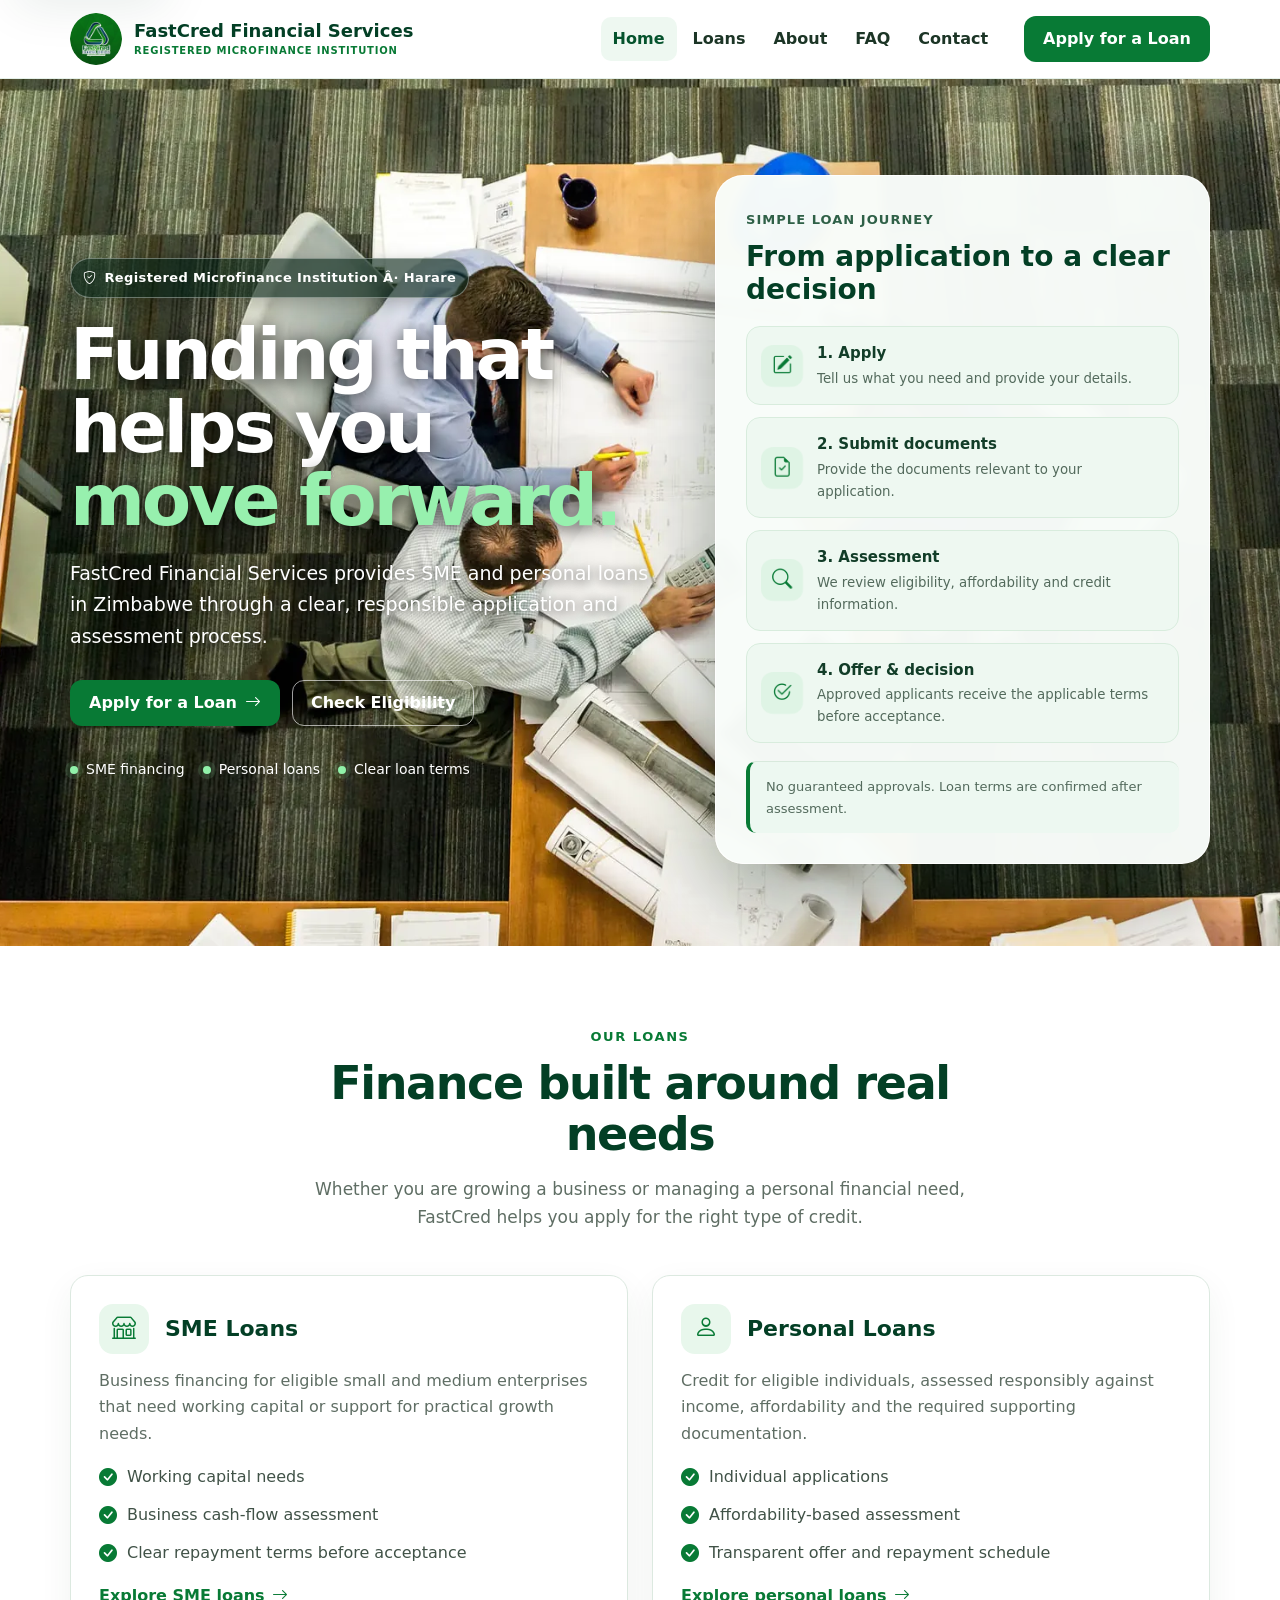
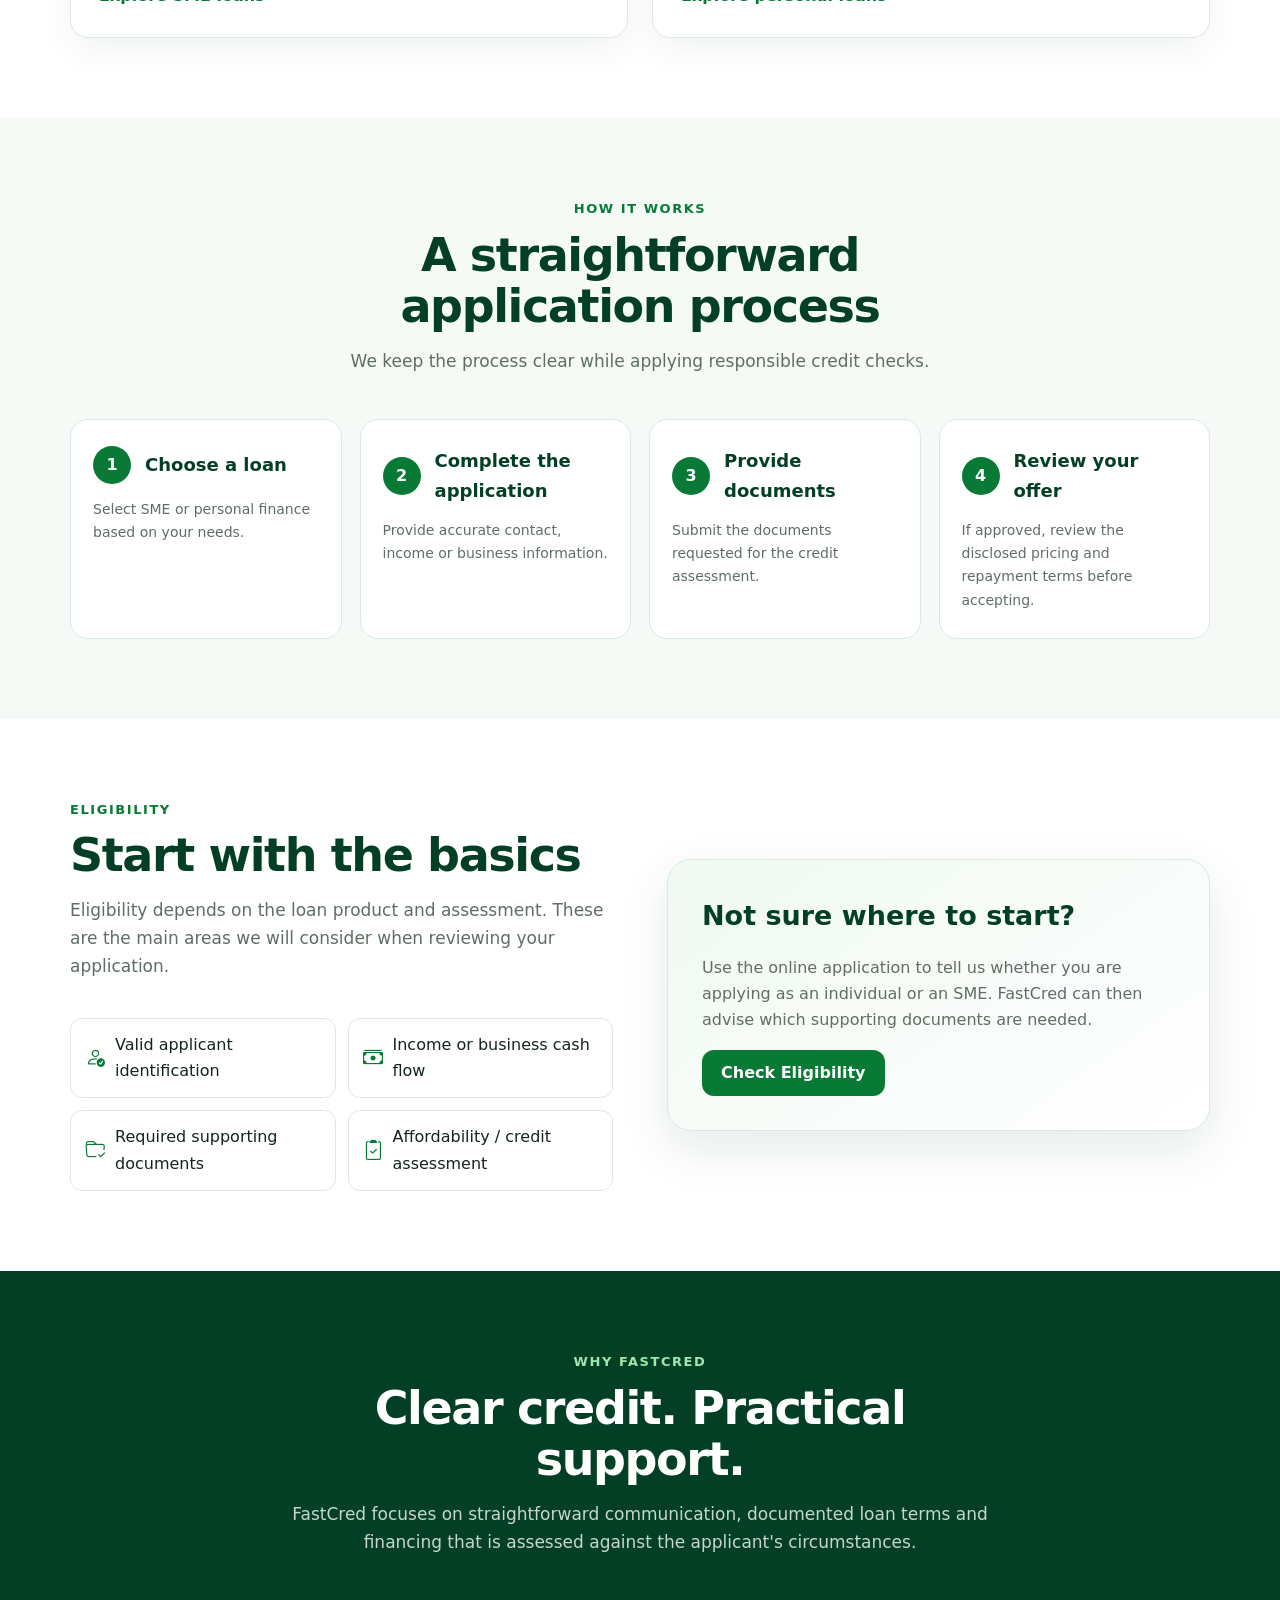
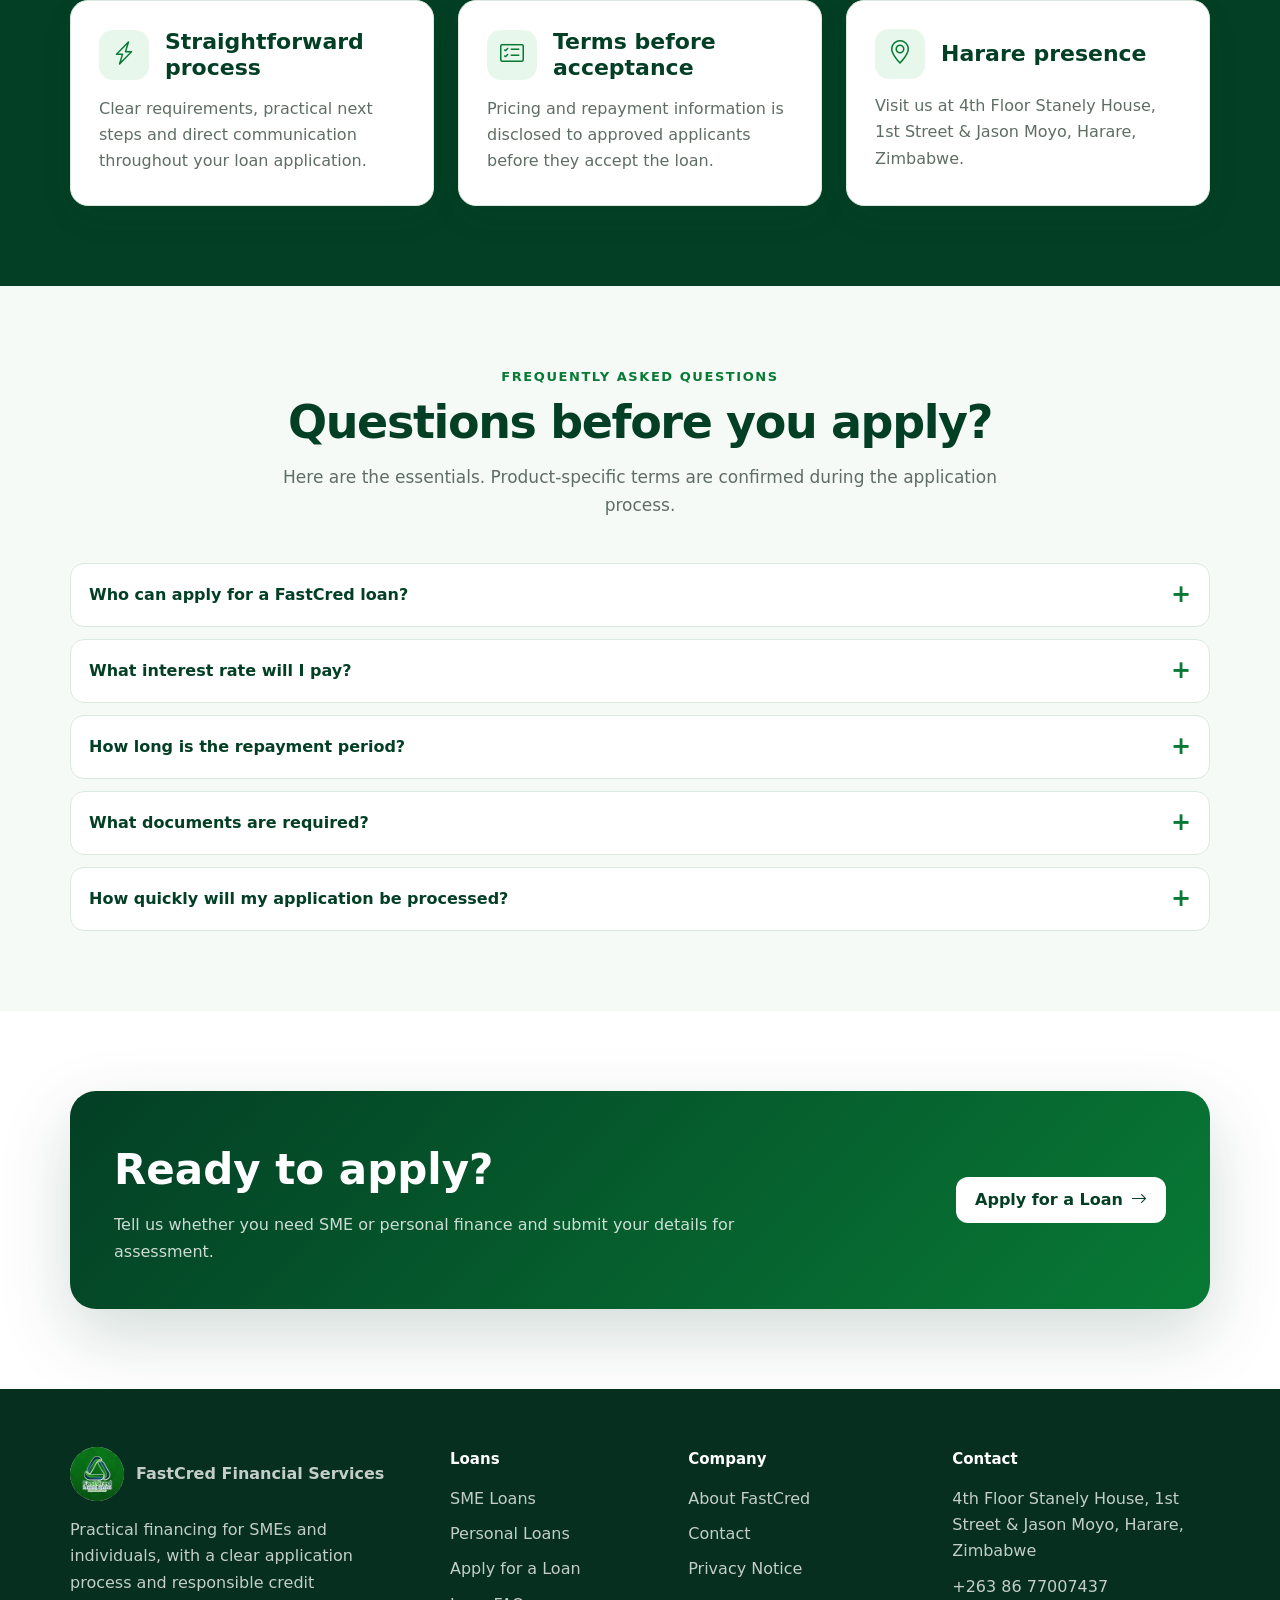
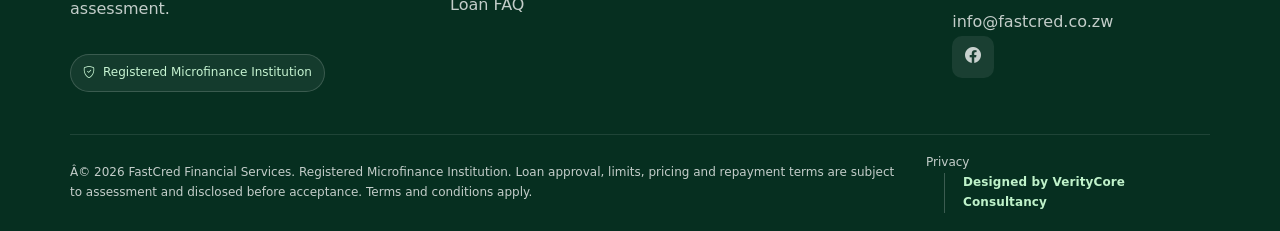
==== index.html @ d4add35e "Improve performance and add branded footer credit" ====
<!DOCTYPE html>

<html lang="en"><head>
<meta charset="utf-8"/>
<meta content="width=device-width,initial-scale=1" name="viewport"/>
<title>FastCred Financial Services | Microfinance Loans for SMEs &amp; Individuals in Harare</title>
<meta content="FastCred Financial Services is a registered microfinance institution in Harare offering SME loans and personal loans in Zimbabwe. Apply online or check eligibility." name="description"/>
<link href="https://www.fastcred.co.zw" rel="canonical"/>
<meta content="#087a35" name="theme-color"/>
<meta content="website" property="og:type"/><meta content="FastCred Financial Services | Microfinance Loans for SMEs &amp; Individuals in Harare" property="og:title"/><meta content="FastCred Financial Services is a registered microfinance institution in Harare offering SME loans and personal loans in Zimbabwe. Apply online or check eligibility." property="og:description"/><meta content="https://www.fastcred.co.zw" property="og:url"/><meta content="https://www.fastcred.co.zw/assets/img/fastcred-og.webp" property="og:image"/>
<meta content="summary_large_image" name="twitter:card"/><meta content="FastCred Financial Services | Microfinance Loans for SMEs &amp; Individuals in Harare" name="twitter:title"/><meta content="FastCred Financial Services is a registered microfinance institution in Harare offering SME loans and personal loans in Zimbabwe. Apply online or check eligibility." name="twitter:description"/><meta content="https://www.fastcred.co.zw/assets/img/fastcred-og.webp" name="twitter:image"/>
<link href="assets/img/favicon.png" rel="icon"/><link href="assets/img/apple-touch-icon.png" rel="apple-touch-icon"/>
<link as="image" href="assets/img/fastcred-logo.webp" rel="preload" type="image/webp"/>
<link as="style" href="assets/vendor/bootstrap-icons/bootstrap-icons.min.css" onload="this.onload=null;this.rel='stylesheet'" rel="preload"/>
<noscript><link href="assets/vendor/bootstrap-icons/bootstrap-icons.min.css" rel="stylesheet"/></noscript>
<link href="assets/css/fastcred.css" rel="stylesheet"/>
<link as="image" href="assets/img/fastcred-hero.webp" rel="preload" type="image/webp"/><script type="application/ld+json">{"@context":"https://schema.org","@type":["FinancialService","LocalBusiness"],"name":"FastCred Financial Services","url":"https://www.fastcred.co.zw","image":"https://www.fastcred.co.zw/assets/img/fastcred-og.webp","telephone":"+263 86 77007437","email":"info@fastcred.co.zw","address":{"@type":"PostalAddress","streetAddress":"4th Floor Stanely House, 1st Street & Jason Moyo","addressLocality":"Harare","addressCountry":"ZW"},"description":"Registered Microfinance Institution in Harare, Zimbabwe offering SME and personal loans."}</script><script type="application/ld+json">{"@context":"https://schema.org","@type":"FAQPage","mainEntity":[{"@type":"Question","name":"Who can apply for a FastCred loan?","acceptedAnswer":{"@type":"Answer","text":"FastCred offers loans to eligible SMEs and individuals in Zimbabwe. Every application is assessed against the applicable eligibility, affordability and documentation requirements."}},{"@type":"Question","name":"What interest rate will I pay?","acceptedAnswer":{"@type":"Answer","text":"Rates and fees depend on the loan product and credit assessment. FastCred discloses the applicable pricing and repayment terms before you accept a loan."}},{"@type":"Question","name":"How long is the repayment period?","acceptedAnswer":{"@type":"Answer","text":"Repayment periods vary by loan type and assessment. Your specific term and repayment schedule are confirmed before acceptance."}},{"@type":"Question","name":"What documents are required?","acceptedAnswer":{"@type":"Answer","text":"Requirements depend on whether you are applying as an individual or an SME. Typical applications require identification, proof of income or business cash flow, and supporting documents relevant to the assessment."}},{"@type":"Question","name":"How quickly will my application be processed?","acceptedAnswer":{"@type":"Answer","text":"Turnaround depends on the completeness of your application and the required credit checks. Submitting complete and accurate documents helps avoid delays."}}]}</script></head><body><a class="skip-link" href="#main">Skip to content</a><header class="site-header"><div class="container header-inner"><a aria-label="FastCred Financial Services home" class="brand" href="index.html"><img alt="FastCred Financial Services logo" height="52" src="assets/img/fastcred-logo.webp" width="52"/><span class="brand-copy"><span class="brand-name">FastCred Financial Services</span><span class="brand-status">Registered Microfinance Institution</span></span></a><nav aria-label="Primary navigation" class="nav"><ul class="nav-list"><li><a aria-current="page" href="index.html">Home</a></li><li><a href="loans.html">Loans</a></li><li><a href="about.html">About</a></li><li><a href="index.html#faq">FAQ</a></li><li><a href="contact.html">Contact</a></li></ul></nav><a class="btn btn-primary header-cta" href="apply.html">Apply for a Loan</a><button aria-expanded="false" aria-label="Open navigation menu" class="menu-toggle" type="button"><i aria-hidden="true" class="bi bi-list"></i></button></div></header><main id="main">
<section aria-label="FastCred SME and personal loan services" class="hero"><div class="container hero-grid"><div><span class="eyebrow"><i aria-hidden="true" class="bi bi-shield-check"></i> Registered Microfinance Institution Â· Harare</span><h1>Funding that helps you <span>move forward.</span></h1><p>FastCred Financial Services provides SME and personal loans in Zimbabwe through a clear, responsible application and assessment process.</p><div class="hero-actions"><a class="btn btn-primary" href="apply.html">Apply for a Loan <i aria-hidden="true" class="bi bi-arrow-right"></i></a><a class="btn btn-outline" href="#eligibility">Check Eligibility</a></div><div class="trust-row"><span class="trust-item"><span class="trust-dot"></span> SME financing</span><span class="trust-item"><span class="trust-dot"></span> Personal loans</span><span class="trust-item"><span class="trust-dot"></span> Clear loan terms</span></div></div><aside aria-label="FastCred loan application process" class="loan-visual"><span class="mini-label">Simple loan journey</span><h2>From application to a clear decision</h2><div class="loan-path"><div class="loan-step"><span class="step-icon"><i aria-hidden="true" class="bi bi-pencil-square"></i></span><div><strong>1. Apply</strong><small>Tell us what you need and provide your details.</small></div></div><div class="loan-step"><span class="step-icon"><i aria-hidden="true" class="bi bi-file-earmark-check"></i></span><div><strong>2. Submit documents</strong><small>Provide the documents relevant to your application.</small></div></div><div class="loan-step"><span class="step-icon"><i aria-hidden="true" class="bi bi-search"></i></span><div><strong>3. Assessment</strong><small>We review eligibility, affordability and credit information.</small></div></div><div class="loan-step"><span class="step-icon"><i aria-hidden="true" class="bi bi-check2-circle"></i></span><div><strong>4. Offer &amp; decision</strong><small>Approved applicants receive the applicable terms before acceptance.</small></div></div></div><div class="visual-note">No guaranteed approvals. Loan terms are confirmed after assessment.</div></aside></div></section>
<section class="section"><div class="container"><div class="section-head center"><div class="section-kicker">Our loans</div><h2>Finance built around real needs</h2><p>Whether you are growing a business or managing a personal financial need, FastCred helps you apply for the right type of credit.</p></div><div class="cards-2"><article class="card"><span class="card-icon"><i aria-hidden="true" class="bi bi-shop"></i></span><h3>SME Loans</h3><p>Business financing for eligible small and medium enterprises that need working capital or support for practical growth needs.</p><ul class="feature-list"><li><i aria-hidden="true" class="bi bi-check-circle-fill"></i> Working capital needs</li><li><i aria-hidden="true" class="bi bi-check-circle-fill"></i> Business cash-flow assessment</li><li><i aria-hidden="true" class="bi bi-check-circle-fill"></i> Clear repayment terms before acceptance</li></ul><a class="card-link" href="sme-loans.html">Explore SME loans <i aria-hidden="true" class="bi bi-arrow-right"></i></a></article><article class="card"><span class="card-icon"><i aria-hidden="true" class="bi bi-person"></i></span><h3>Personal Loans</h3><p>Credit for eligible individuals, assessed responsibly against income, affordability and the required supporting documentation.</p><ul class="feature-list"><li><i aria-hidden="true" class="bi bi-check-circle-fill"></i> Individual applications</li><li><i aria-hidden="true" class="bi bi-check-circle-fill"></i> Affordability-based assessment</li><li><i aria-hidden="true" class="bi bi-check-circle-fill"></i> Transparent offer and repayment schedule</li></ul><a class="card-link" href="personal-loans.html">Explore personal loans <i aria-hidden="true" class="bi bi-arrow-right"></i></a></article></div></div></section>
<section class="section section-soft"><div class="container"><div class="section-head center"><div class="section-kicker">How it works</div><h2>A straightforward application process</h2><p>We keep the process clear while applying responsible credit checks.</p></div><div class="process"><article class="process-step"><div class="process-title"><span aria-hidden="true" class="process-number">1</span><h3>Choose a loan</h3></div><p>Select SME or personal finance based on your needs.</p></article><article class="process-step"><div class="process-title"><span aria-hidden="true" class="process-number">2</span><h3>Complete the application</h3></div><p>Provide accurate contact, income or business information.</p></article><article class="process-step"><div class="process-title"><span aria-hidden="true" class="process-number">3</span><h3>Provide documents</h3></div><p>Submit the documents requested for the credit assessment.</p></article><article class="process-step"><div class="process-title"><span aria-hidden="true" class="process-number">4</span><h3>Review your offer</h3></div><p>If approved, review the disclosed pricing and repayment terms before accepting.</p></article></div></div></section>
<section class="section" id="eligibility"><div class="container split"><div><div class="section-head"><div class="section-kicker">Eligibility</div><h2>Start with the basics</h2><p>Eligibility depends on the loan product and assessment. These are the main areas we will consider when reviewing your application.</p></div><div class="check-grid"><div class="check-item"><i aria-hidden="true" class="bi bi-person-check"></i><span>Valid applicant identification</span></div><div class="check-item"><i aria-hidden="true" class="bi bi-cash-stack"></i><span>Income or business cash flow</span></div><div class="check-item"><i aria-hidden="true" class="bi bi-folder-check"></i><span>Required supporting documents</span></div><div class="check-item"><i aria-hidden="true" class="bi bi-clipboard2-check"></i><span>Affordability / credit assessment</span></div></div></div><aside class="info-panel"><h3>Not sure where to start?</h3><p>Use the online application to tell us whether you are applying as an individual or an SME. FastCred can then advise which supporting documents are needed.</p><a class="btn btn-primary" href="apply.html">Check Eligibility</a></aside></div></section>
<section class="section section-dark"><div class="container"><div class="section-head center"><div class="section-kicker">Why FastCred</div><h2>Clear credit. Practical support.</h2><p>FastCred focuses on straightforward communication, documented loan terms and financing that is assessed against the applicant's circumstances.</p></div><div class="cards-3"><article class="card"><span class="card-icon"><i aria-hidden="true" class="bi bi-lightning-charge"></i></span><h3>Straightforward process</h3><p>Clear requirements, practical next steps and direct communication throughout your loan application.</p></article><article class="card"><span class="card-icon"><i aria-hidden="true" class="bi bi-card-checklist"></i></span><h3>Terms before acceptance</h3><p>Pricing and repayment information is disclosed to approved applicants before they accept the loan.</p></article><article class="card"><span class="card-icon"><i aria-hidden="true" class="bi bi-geo-alt"></i></span><h3>Harare presence</h3><p>Visit us at 4th Floor Stanely House, 1st Street & Jason Moyo, Harare, Zimbabwe.</p></article></div></div></section>
<section class="section section-soft" id="faq"><div class="container"><div class="section-head center"><div class="section-kicker">Frequently asked questions</div><h2>Questions before you apply?</h2><p>Here are the essentials. Product-specific terms are confirmed during the application process.</p></div><div class="faq"><details><summary>Who can apply for a FastCred loan?</summary><div class="answer">FastCred offers loans to eligible SMEs and individuals in Zimbabwe. Every application is assessed against the applicable eligibility, affordability and documentation requirements.</div></details><details><summary>What interest rate will I pay?</summary><div class="answer">Rates and fees depend on the loan product and credit assessment. FastCred discloses the applicable pricing and repayment terms before you accept a loan. Contact us for current terms.</div></details><details><summary>How long is the repayment period?</summary><div class="answer">Repayment periods vary by loan type and assessment. Your specific term and repayment schedule are confirmed before acceptance.</div></details><details><summary>What documents are required?</summary><div class="answer">Requirements depend on whether you are applying as an individual or an SME. Typical applications require identification, proof of income or business cash flow, and supporting documents relevant to the assessment.</div></details><details><summary>How quickly will my application be processed?</summary><div class="answer">Turnaround depends on the completeness of your application and the required credit checks. Submitting complete and accurate documents helps avoid delays.</div></details></div></div></section>
<section class="section"><div class="container"><div class="cta-band"><div><h2>Ready to apply?</h2><p>Tell us whether you need SME or personal finance and submit your details for assessment.</p></div><a class="btn" href="apply.html">Apply for a Loan <i aria-hidden="true" class="bi bi-arrow-right"></i></a></div></div></section></main><footer class="site-footer"><div class="container"><div class="footer-grid"><div><a class="footer-brand" href="index.html"><img alt="FastCred Financial Services logo" height="54" src="assets/img/fastcred-logo.webp" width="54"/><strong>FastCred Financial Services</strong></a><p>Practical financing for SMEs and individuals, with a clear application process and responsible credit assessment.</p><span class="status-badge"><i aria-hidden="true" class="bi bi-shield-check"></i> Registered Microfinance Institution</span></div><div><h3>Loans</h3><ul><li><a href="sme-loans.html">SME Loans</a></li><li><a href="personal-loans.html">Personal Loans</a></li><li><a href="apply.html">Apply for a Loan</a></li><li><a href="index.html#faq">Loan FAQ</a></li></ul></div><div><h3>Company</h3><ul><li><a href="about.html">About FastCred</a></li><li><a href="contact.html">Contact</a></li><li><a href="privacy.html">Privacy Notice</a></li></ul></div><div><h3>Contact</h3><ul><li>4th Floor Stanely House, 1st Street & Jason Moyo, Harare, Zimbabwe</li><li><a href="tel:+2638677007437">+263 86 77007437</a></li><li><a href="mailto:info@fastcred.co.zw">info@fastcred.co.zw</a></li></ul><div aria-label="Social media" class="socials"><a aria-label="FastCred on Facebook" href="https://www.facebook.com/share/1ApMrbgxHn/?mibextid=wwXIfr" rel="noopener noreferrer" target="_blank"><i aria-hidden="true" class="bi bi-facebook"></i></a></div></div></div><div class="footer-bottom"><div class="disclaimer">Â© <span data-year=""></span> FastCred Financial Services. Registered Microfinance Institution. Loan approval, limits, pricing and repayment terms are subject to assessment and disclosed before acceptance. Terms and conditions apply.</div><div><a href="privacy.html">Privacy</a></div></div></div></footer><script defer="" src="assets/js/fastcred.js"></script></body></html>
---- assets/css/fastcred.css ----
:root{--fc-green:#087a35;--fc-green-dark:#05532d;--fc-green-deep:#033f25;--fc-lime:#34c759;--fc-navy:#083b55;--fc-ink:#13251b;--fc-muted:#5f6e64;--fc-bg:#f5faf7;--fc-white:#fff;--fc-line:#dce9e0;--fc-shadow:0 18px 50px rgba(3,63,37,.10);--s1:4px;--s2:8px;--s3:16px;--s4:24px;--s5:32px;--s6:48px;--s7:64px;--radius:18px;--header-h:78px}
@font-face{font-family:bootstrap-icons;src:url("../vendor/bootstrap-icons/fonts/bootstrap-icons.woff2?dd67030699838ea613ee6dbda90effa6") format("woff2");font-display:swap}
*{box-sizing:border-box}html{scroll-behavior:smooth;scroll-padding-top:92px}body{margin:0;font-family:Inter,ui-sans-serif,system-ui,-apple-system,BlinkMacSystemFont,"Segoe UI",sans-serif;color:var(--fc-ink);background:#fff;line-height:1.65;-webkit-font-smoothing:antialiased}img{max-width:100%;height:auto}a{color:var(--fc-green);text-decoration:none}a:hover{color:var(--fc-green-dark)}:focus-visible{outline:3px solid #f0b429;outline-offset:3px;border-radius:6px}.container{width:min(1140px,calc(100% - 32px));margin-inline:auto}.skip-link{position:absolute;left:16px;top:-60px;z-index:9999;background:#fff;padding:10px 14px;border-radius:8px;box-shadow:var(--fc-shadow)}.skip-link:focus{top:12px}
.site-header{position:sticky;top:0;z-index:1000;background:rgba(255,255,255,.96);backdrop-filter:blur(14px);border-bottom:1px solid rgba(8,122,53,.10)}.header-inner{height:var(--header-h);display:flex;align-items:center;gap:var(--s4)}.brand{display:flex;align-items:center;gap:12px;min-width:250px;color:var(--fc-green-deep)}.brand img{width:52px;height:52px;object-fit:cover;border-radius:50%;display:block}.brand-copy{display:flex;flex-direction:column;line-height:1.05}.brand-name{font-weight:850;font-size:18px}.brand-status{font-size:10px;letter-spacing:.08em;text-transform:uppercase;color:var(--fc-green);font-weight:750;margin-top:5px}.nav{margin-left:auto}.nav-list{display:flex;align-items:center;gap:4px;list-style:none;margin:0;padding:0}.nav-list a{display:inline-flex;align-items:center;justify-content:center;min-height:44px;padding:8px 12px;color:#1c3526;font-weight:650;border-radius:10px}.nav-list a:hover,.nav-list a[aria-current="page"]{background:#eef8f1;color:var(--fc-green-dark)}.btn{display:inline-flex;align-items:center;justify-content:center;gap:8px;min-height:46px;padding:10px 18px;border-radius:12px;border:1px solid transparent;font-weight:800;line-height:1.1;transition:.2s ease;cursor:pointer}.btn-primary{background:var(--fc-green);color:#fff}.btn-primary:hover{background:var(--fc-green-dark);color:#fff;transform:translateY(-1px)}.btn-outline{border-color:rgba(255,255,255,.62);color:#fff;background:transparent}.btn-outline:hover{background:#fff;color:var(--fc-green-dark)}.btn-light-outline{border-color:#c9ddd0;color:var(--fc-green-dark);background:#fff}.btn-light-outline:hover{border-color:var(--fc-green);background:#f0f8f3}.header-cta{white-space:nowrap}.menu-toggle{display:none;margin-left:auto;width:46px;height:46px;border:1px solid var(--fc-line);background:#fff;border-radius:12px;align-items:center;justify-content:center;font-size:24px;color:var(--fc-green-deep)}
 .hero{position:relative;overflow:hidden;background-image:linear-gradient(90deg,rgba(2,45,27,.94) 0%,rgba(3,70,39,.88) 46%,rgba(4,92,44,.66) 100%),url("../img/fastcred-hero.webp");background-size:cover;background-position:center 43%;color:#fff;padding:96px 0 82px;isolation:isolate}.hero:before,.hero:after{content:"";position:absolute;border-radius:50%;filter:blur(0);pointer-events:none}.hero:before{width:520px;height:520px;right:-220px;top:-220px;background:rgba(77,220,118,.14)}.hero:after{width:420px;height:420px;left:-250px;bottom:-300px;background:rgba(255,255,255,.08)}.hero-grid{position:relative;display:grid;grid-template-columns:1.08fr .92fr;gap:64px;align-items:center}.eyebrow{display:inline-flex;align-items:center;gap:8px;padding:8px 12px;border-radius:999px;background:rgba(255,255,255,.11);border:1px solid rgba(255,255,255,.18);font-size:13px;font-weight:800;letter-spacing:.03em}.hero h1{font-size:clamp(42px,5.7vw,72px);line-height:1.02;margin:20px 0 20px;letter-spacing:-.045em;max-width:820px}.hero h1 span{color:#97f0ae}.hero p{font-size:19px;color:rgba(255,255,255,.84);max-width:660px;margin:0 0 28px}.hero-actions{display:flex;flex-wrap:wrap;gap:12px}.trust-row{display:flex;flex-wrap:wrap;gap:18px;margin-top:32px;color:rgba(255,255,255,.82);font-size:14px}.trust-item{display:flex;align-items:center;gap:8px}.trust-dot{width:8px;height:8px;background:#91f2aa;border-radius:50%;box-shadow:0 0 0 5px rgba(145,242,170,.12)}.loan-visual{position:relative;background:rgba(255,255,255,.97);color:var(--fc-ink);border-radius:28px;padding:30px;box-shadow:0 30px 90px rgba(2,28,17,.30);border:1px solid rgba(255,255,255,.7)}.loan-visual .mini-label{color:var(--fc-muted);font-size:13px;font-weight:750;text-transform:uppercase;letter-spacing:.08em}.loan-visual h2{font-size:28px;line-height:1.18;color:var(--fc-green-deep);margin:8px 0 20px}.loan-path{display:grid;gap:12px}.loan-step{display:flex;align-items:center;gap:14px;padding:14px;border-radius:14px;background:#f4faf6}.step-icon{width:42px;height:42px;flex:0 0 42px;border-radius:12px;background:#e5f7ea;color:var(--fc-green);display:inline-flex;align-items:center;justify-content:center;font-size:20px}.loan-step strong{display:block;font-size:15px}.loan-step small{display:block;color:var(--fc-muted);margin-top:2px}.visual-note{margin-top:18px;padding:14px 16px;border-left:4px solid var(--fc-green);background:#edf8f1;border-radius:10px;font-size:13px;color:#34513e}
.section{padding:80px 0}.section-soft{background:var(--fc-bg)}.section-dark{background:var(--fc-green-deep);color:#fff}.section-head{max-width:720px;margin-bottom:38px}.section-head.center{text-align:center;margin-inline:auto;margin-bottom:44px}.section-kicker{font-size:13px;font-weight:850;text-transform:uppercase;letter-spacing:.12em;color:var(--fc-green);margin-bottom:10px}.section-dark .section-kicker{color:#9eeaae}.section-head h2{font-size:clamp(30px,4vw,46px);line-height:1.12;letter-spacing:-.03em;margin:0 0 14px;color:var(--fc-green-deep)}.section-dark .section-head h2{color:#fff}.section-head p{margin:0;color:var(--fc-muted);font-size:17px}.section-dark .section-head p{color:rgba(255,255,255,.78)}
.cards-2,.cards-3,.cards-4{display:grid;gap:24px}.cards-2{grid-template-columns:repeat(2,1fr)}.cards-3{grid-template-columns:repeat(3,1fr)}.cards-4{grid-template-columns:repeat(4,1fr)}.card{background:#fff;border:1px solid var(--fc-line);border-radius:var(--radius);padding:28px;box-shadow:0 12px 35px rgba(3,63,37,.06)}.card-icon{width:50px;height:50px;display:inline-flex;align-items:center;justify-content:center;border-radius:14px;background:#e8f7ec;color:var(--fc-green);font-size:24px;margin-bottom:18px}.card h2,.card h3{font-size:22px;line-height:1.2;color:var(--fc-green-deep);margin:0 0 10px}.card p{color:var(--fc-muted);margin:0 0 18px}.card-link{font-weight:800;display:inline-flex;align-items:center;gap:7px}.feature-list{list-style:none;padding:0;margin:18px 0 0;display:grid;gap:10px}.feature-list li{display:flex;align-items:flex-start;gap:10px;color:#405247}.feature-list i{color:var(--fc-green);font-size:18px;line-height:1.45}
.process{display:grid;grid-template-columns:repeat(4,1fr);gap:18px;counter-reset:step}.process-step{position:relative;padding:26px 22px;background:#fff;border:1px solid var(--fc-line);border-radius:18px}.process-step:before{counter-increment:step;content:counter(step);display:inline-flex;align-items:center;justify-content:center;width:38px;height:38px;border-radius:50%;background:var(--fc-green);color:#fff;font-weight:900;margin-bottom:18px}.process-step h3{font-size:18px;margin:0 0 8px;color:var(--fc-green-deep)}.process-step p{margin:0;color:var(--fc-muted);font-size:14px}
.split{display:grid;grid-template-columns:1fr 1fr;gap:54px;align-items:center}.check-grid{display:grid;grid-template-columns:1fr 1fr;gap:12px}.check-item{display:flex;align-items:center;gap:10px;padding:13px 14px;border:1px solid var(--fc-line);border-radius:12px;background:#fff}.check-item i{color:var(--fc-green);font-size:20px}.info-panel{padding:34px;border-radius:24px;background:linear-gradient(145deg,#f0f9f3,#fff);border:1px solid #d7eadc;box-shadow:var(--fc-shadow)}.info-panel h3{font-size:27px;color:var(--fc-green-deep);margin:0 0 12px}.info-panel p{color:var(--fc-muted)}
.faq{display:grid;gap:12px}.faq details{border:1px solid var(--fc-line);border-radius:14px;background:#fff;padding:0 18px}.faq summary{cursor:pointer;list-style:none;display:flex;align-items:center;justify-content:space-between;gap:16px;min-height:62px;font-weight:800;color:var(--fc-green-deep)}.faq summary::-webkit-details-marker{display:none}.faq summary:after{content:"+";font-size:24px;color:var(--fc-green)}.faq details[open] summary:after{content:"−"}.faq .answer{padding:0 0 18px;color:var(--fc-muted)}
.cta-band{background:linear-gradient(135deg,var(--fc-green-deep),var(--fc-green));border-radius:26px;padding:44px;display:flex;align-items:center;justify-content:space-between;gap:30px;color:#fff;box-shadow:0 26px 70px rgba(3,63,37,.18)}.cta-band h2{font-size:clamp(28px,4vw,42px);margin:0 0 8px}.cta-band p{margin:0;color:rgba(255,255,255,.8);max-width:680px}.cta-band .btn{background:#fff;color:var(--fc-green-deep)}
.page-hero{background:linear-gradient(135deg,#063d27,#087a35);color:#fff;padding:72px 0 56px}.page-hero .breadcrumbs{display:flex;align-items:center;gap:8px;font-size:13px;color:rgba(255,255,255,.7);margin-bottom:18px}.page-hero .breadcrumbs a{color:#fff}.page-hero h1{font-size:clamp(38px,5vw,58px);line-height:1.07;letter-spacing:-.035em;margin:0 0 14px}.page-hero p{max-width:760px;font-size:18px;color:rgba(255,255,255,.82);margin:0}.form-wrap{display:grid;grid-template-columns:1.15fr .85fr;gap:32px;align-items:start}.form-card{background:#fff;border:1px solid var(--fc-line);border-radius:22px;padding:32px;box-shadow:var(--fc-shadow)}.form-grid{display:grid;grid-template-columns:1fr 1fr;gap:18px}.field{display:flex;flex-direction:column;gap:7px}.field.full{grid-column:1/-1}.field label{font-weight:750;font-size:14px;color:#2e4435}.field input,.field select,.field textarea{width:100%;min-height:48px;border:1px solid #cbded1;border-radius:11px;padding:10px 12px;background:#fff;color:var(--fc-ink);font:inherit}.field textarea{min-height:120px;resize:vertical}.field input:focus,.field select:focus,.field textarea:focus{outline:3px solid rgba(8,122,53,.12);border-color:var(--fc-green)}.help{font-size:12px;color:var(--fc-muted)}.form-status{display:none;margin-top:14px;padding:12px;border-radius:10px}.contact-stack{display:grid;gap:14px}.contact-item{display:flex;align-items:flex-start;gap:13px;padding:18px;border:1px solid var(--fc-line);border-radius:14px;background:#fff}.contact-item i{width:40px;height:40px;display:inline-flex;align-items:center;justify-content:center;border-radius:11px;background:#e8f7ec;color:var(--fc-green);font-size:20px;flex:0 0 40px}.contact-item strong{display:block;color:var(--fc-green-deep)}.contact-item span,.contact-item a{color:var(--fc-muted)}
.site-footer{background:#062f20;color:rgba(255,255,255,.76);padding:58px 0 0}.footer-grid{display:grid;grid-template-columns:1.35fr .8fr .9fr 1fr;gap:32px;padding-bottom:42px}.footer-brand{display:flex;align-items:center;gap:12px;margin-bottom:16px;color:#fff}.footer-brand img{width:54px;height:54px;border-radius:50%;object-fit:cover}.site-footer h2,.site-footer h3{color:#fff}.site-footer h3{font-size:15px;margin:0 0 14px}.site-footer ul{list-style:none;padding:0;margin:0;display:grid;gap:9px}.site-footer a{color:rgba(255,255,255,.76)}.site-footer a:hover{color:#fff}.status-badge{display:inline-flex;align-items:center;gap:8px;margin-top:16px;padding:8px 12px;border:1px solid rgba(255,255,255,.16);border-radius:999px;font-size:12px;color:#c7f4d2;background:rgba(255,255,255,.06)}.footer-bottom{border-top:1px solid rgba(255,255,255,.10);padding:18px 0;display:flex;align-items:center;justify-content:space-between;gap:16px;font-size:12px}.disclaimer{max-width:840px}.socials{display:flex;align-items:center;gap:8px}.socials a{width:42px;height:42px;display:inline-flex;align-items:center;justify-content:center;border-radius:10px;background:rgba(255,255,255,.08)}
@media(max-width:1024px){.brand{min-width:auto}.brand-status{display:none}.nav-list a{padding:8px 9px}.hero-grid{gap:36px}.cards-4{grid-template-columns:repeat(2,1fr)}.process{grid-template-columns:repeat(2,1fr)}.footer-grid{grid-template-columns:repeat(2,1fr)}}
@media(max-width:860px){:root{--header-h:70px}.header-inner{gap:12px}.brand img{width:46px;height:46px}.brand-name{font-size:16px}.header-cta{margin-left:auto}.menu-toggle{display:inline-flex}.nav{position:fixed;inset:70px 0 auto 0;background:#fff;border-bottom:1px solid var(--fc-line);box-shadow:0 18px 40px rgba(3,63,37,.12);padding:12px 16px 18px;transform:translateY(-140%);opacity:0;visibility:hidden;transition:.22s ease;z-index:999}.nav.open{transform:translateY(0);opacity:1;visibility:visible}.nav-list{flex-direction:column;align-items:stretch}.nav-list a{justify-content:flex-start;width:100%;min-height:46px}.hero{padding:70px 0 56px}.hero-grid,.split,.form-wrap{grid-template-columns:1fr}.loan-visual{max-width:620px}.cards-3{grid-template-columns:1fr 1fr}.footer-grid{grid-template-columns:1fr 1fr}.desktop-only{display:none!important}}
@media(max-width:640px){.container{width:min(100% - 24px,1140px)}.header-cta{padding:9px 12px;min-height:44px;font-size:13px}.brand-copy{display:none}.hero h1{font-size:42px}.hero p{font-size:17px}.hero-actions .btn{width:100%}.trust-row{gap:12px}.section{padding:58px 0}.cards-2,.cards-3,.cards-4,.process,.check-grid,.form-grid,.footer-grid{grid-template-columns:1fr}.loan-visual{padding:22px}.cta-band{padding:28px;align-items:flex-start;flex-direction:column}.cta-band .btn{width:100%}.form-card{padding:22px}.page-hero{padding:54px 0 42px}.footer-bottom{align-items:flex-start;flex-direction:column}.socials{margin-top:4px}}
@media(prefers-reduced-motion:reduce){*{scroll-behavior:auto!important;transition:none!important;animation:none!important}}


/* FastCred final UI/UX refinements */
.hero .loan-visual{background:rgba(248,252,249,.98);color:#13251b;border-color:rgba(255,255,255,.92);box-shadow:0 30px 90px rgba(2,28,17,.38)}
.hero .loan-visual .mini-label{color:#2f6047;font-weight:850}
.hero .loan-visual h2{color:#033f25;text-shadow:none}
.hero .loan-step{background:#eef8f1;border:1px solid #d8ecdd}
.hero .loan-step strong{color:#123d28}
.hero .loan-step small{color:#536a5c}
.hero .loan-step .step-icon{color:#087a35;background:#dff4e5}
.hero .visual-note{color:#536a5c;border-top:1px solid #d8e9dc}
.footer-credit{display:inline-flex!important;align-items:center;margin-left:18px;padding-left:18px;border-left:1px solid rgba(255,255,255,.22);color:#bff2ca!important;font-weight:750;letter-spacing:.01em;transition:color .2s ease,transform .2s ease}.footer-credit:hover{color:#fff!important;transform:translateY(-1px)}.footer-credit:focus-visible{outline-color:#9eeaae}
.hero{background-color:#174a35;background-image:url("../img/fastcred-hero.webp")}
.hero::before,.hero::after{content:none}
.hero .eyebrow{background:rgba(5,35,22,.62);border-color:rgba(255,255,255,.35);box-shadow:0 4px 18px rgba(0,0,0,.22)}
.hero h1{color:#fff;text-shadow:0 3px 18px rgba(0,0,0,.72)}
.hero p,.hero .trust-row{color:#fff;text-shadow:0 2px 12px rgba(0,0,0,.75)}
.hero::before{width:620px;height:620px;right:-260px;top:-260px;background:rgba(92,230,132,.12);z-index:-1}
.hero::after{width:500px;height:500px;left:-300px;bottom:-360px;background:rgba(255,255,255,.07);z-index:-1}
.hero-grid{min-height:520px}
.hero-grid>div:first-child{max-width:760px}
.hero .loan-visual{backdrop-filter:blur(5px);-webkit-backdrop-filter:blur(5px)}
.hero-grid>div:first-child{animation:hero-copy-in .7s ease-out both}
.hero .loan-visual{animation:loan-card-in .75s .12s cubic-bezier(.2,.8,.2,1) both}
.hero .loan-step{animation:loan-step-in .45s ease-out both}
.hero .loan-step:nth-child(1){animation-delay:.4s}.hero .loan-step:nth-child(2){animation-delay:.52s}.hero .loan-step:nth-child(3){animation-delay:.64s}.hero .loan-step:nth-child(4){animation-delay:.76s}
.hero .loan-step .step-icon{animation:step-icon-pulse 2.8s ease-in-out infinite;will-change:transform}.hero .loan-step:nth-child(2) .step-icon{animation-delay:.2s}.hero .loan-step:nth-child(3) .step-icon{animation-delay:.4s}.hero .loan-step:nth-child(4) .step-icon{animation-delay:.6s}
@keyframes hero-copy-in{from{opacity:0;transform:translateY(22px)}to{opacity:1;transform:translateY(0)}}
@keyframes loan-card-in{from{opacity:0;transform:translateX(32px) scale(.97)}to{opacity:1;transform:translateX(0) scale(1)}}
@keyframes loan-step-in{from{opacity:0;transform:translateX(16px)}to{opacity:1;transform:translateX(0)}}
@keyframes step-icon-pulse{0%,100%{transform:scale(1)}50%{transform:scale(1.08)}}

/* Every decorative icon sits on the same horizontal row as its label/heading. */
.card{display:grid;grid-template-columns:50px minmax(0,1fr);column-gap:16px;row-gap:14px;align-content:start;transition:transform .2s ease}
.card:hover{transform:translateY(-3px)}
.card-icon{grid-column:1;grid-row:1;margin:0;align-self:center}
.card h2,.card h3{grid-column:2;grid-row:1;align-self:center;margin:0}
.card>p,.card>.feature-list,.card>.card-link,.card>ul,.card>ol{grid-column:1/-1}
.card>p{margin:0 0 2px}
.card>.feature-list{margin:0}
.card>.card-link{margin-top:2px;justify-self:start}
.feature-list li{align-items:center;min-height:28px}
.feature-list i{line-height:1;flex:0 0 auto}
.contact-item{align-items:center}
.contact-item>div{min-width:0}
.contact-item strong{margin-bottom:3px}
.status-badge,.eyebrow,.card-link,.trust-item,.check-item,.loan-step,.footer-brand{align-items:center}
.btn{transition:transform .18s ease,box-shadow .18s ease,background-color .18s ease,border-color .18s ease}
.btn:hover{transform:translateY(-1px)}
.btn:focus-visible,.nav-list a:focus-visible,.menu-toggle:focus-visible,.card-link:focus-visible,.socials a:focus-visible{outline:3px solid rgba(20,150,67,.28);outline-offset:3px}
.page-hero{background-image:linear-gradient(90deg,rgba(2,54,31,.96),rgba(5,116,51,.85)),url("../img/fastcred-hero.webp");background-size:cover;background-position:center 45%}

@media(max-width:860px){.hero{background-position:58% center;padding:70px 0 58px}.hero-grid{min-height:auto}.loan-visual{background:rgba(255,255,255,.98)}}
@media(max-width:640px){.card{grid-template-columns:46px minmax(0,1fr);padding:22px;column-gap:13px}.card-icon{width:46px;height:46px;font-size:21px}.hero{background-position:62% center}.hero h1{font-size:clamp(38px,12vw,48px)}}

/* Final alignment and card action fixes */
.card>.btn{grid-column:1/-1;justify-self:start;width:auto;min-width:max-content}
.process-step{display:grid;grid-template-columns:38px minmax(0,1fr);column-gap:14px;row-gap:14px;align-content:start}
.process-step:before{grid-column:1;grid-row:1;margin:0;align-self:center}
.process-step h3{grid-column:2;grid-row:1;align-self:center;margin:0}
.process-step p{grid-column:1/-1;margin:0}
@media(max-width:640px){.card>.btn{width:auto;max-width:100%}.process-step{grid-template-columns:38px minmax(0,1fr)}}

/* Explicit process title rows: number and heading stay horizontally aligned. */
.process{counter-reset:none}
.process-step{display:block;padding:26px 22px}
.process-step:before{content:none!important;display:none!important}
.process-title{display:flex;align-items:center;gap:14px;margin-bottom:14px;min-width:0}
.process-number{width:38px;height:38px;flex:0 0 38px;border-radius:50%;background:var(--fc-green);color:#fff;font-weight:900;display:inline-flex;align-items:center;justify-content:center;line-height:1}
.process-title h3{margin:0;min-width:0}
.process-step>p{margin:0}
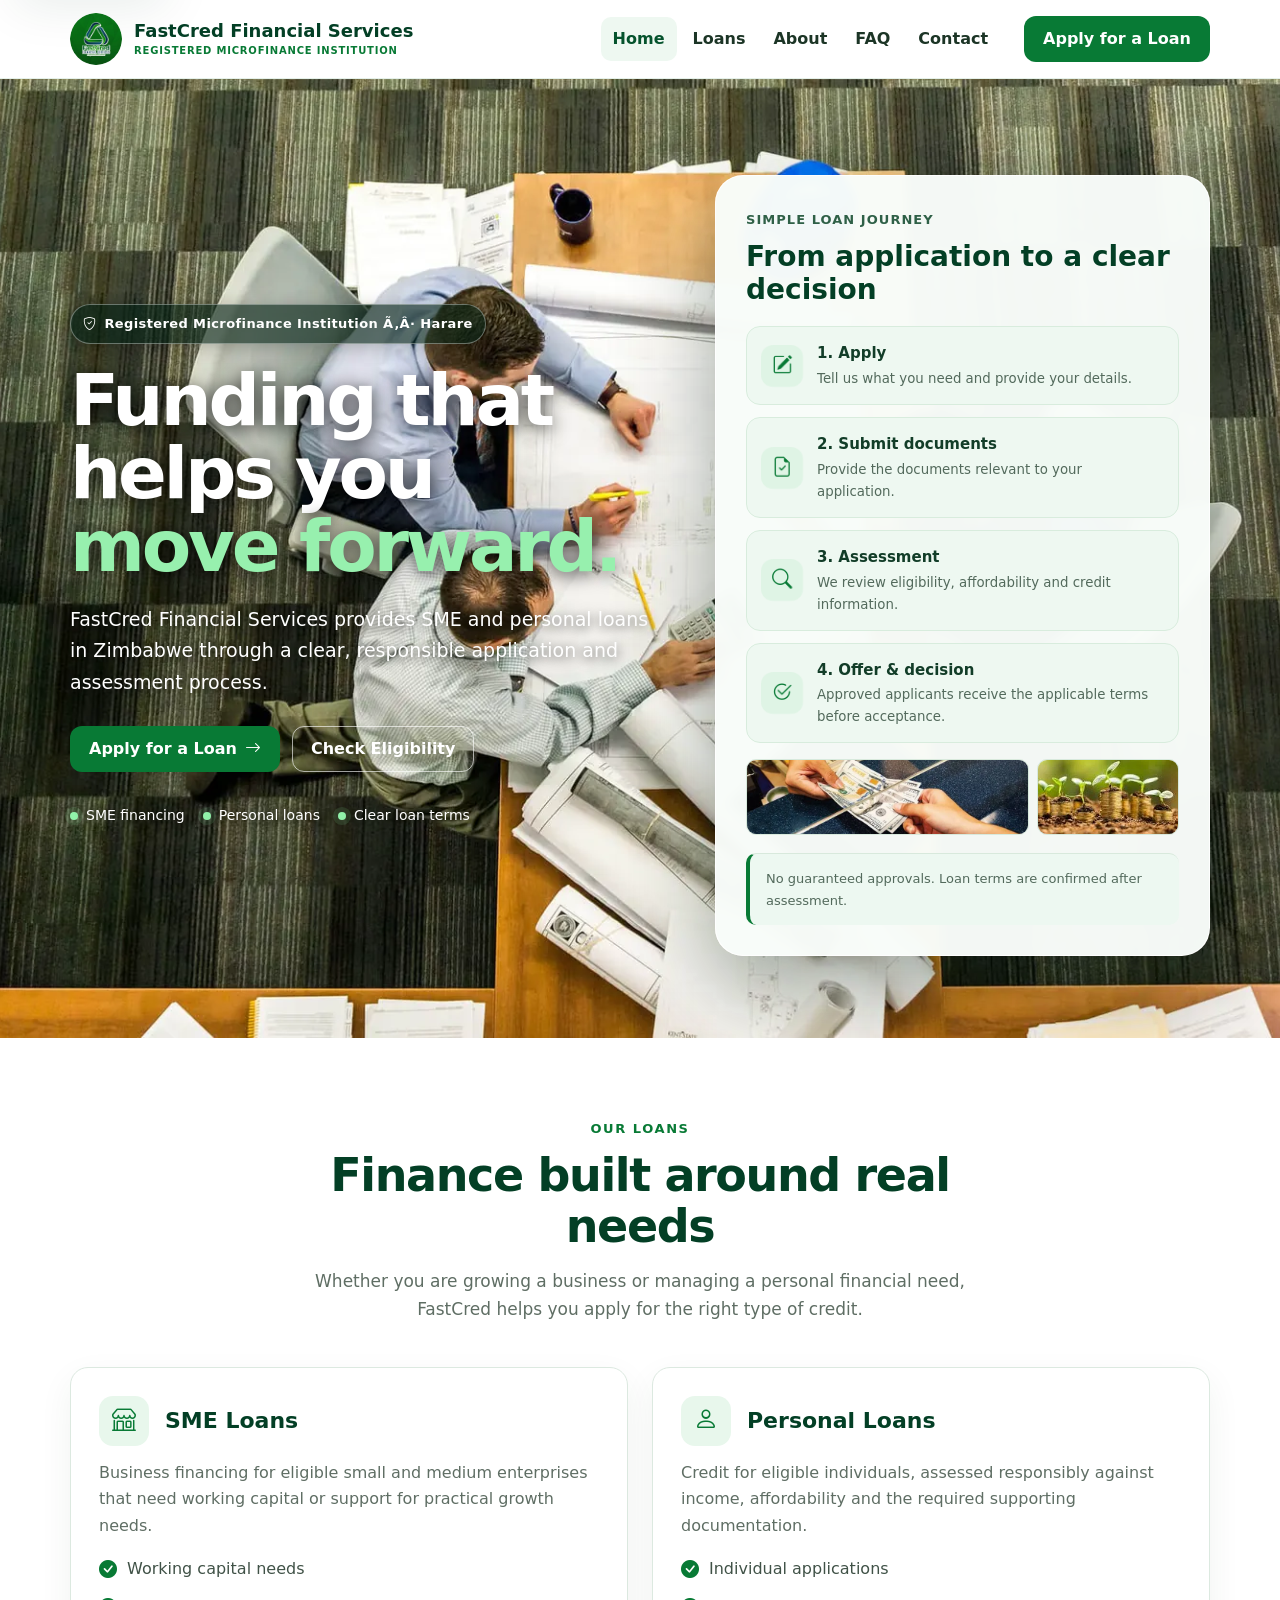
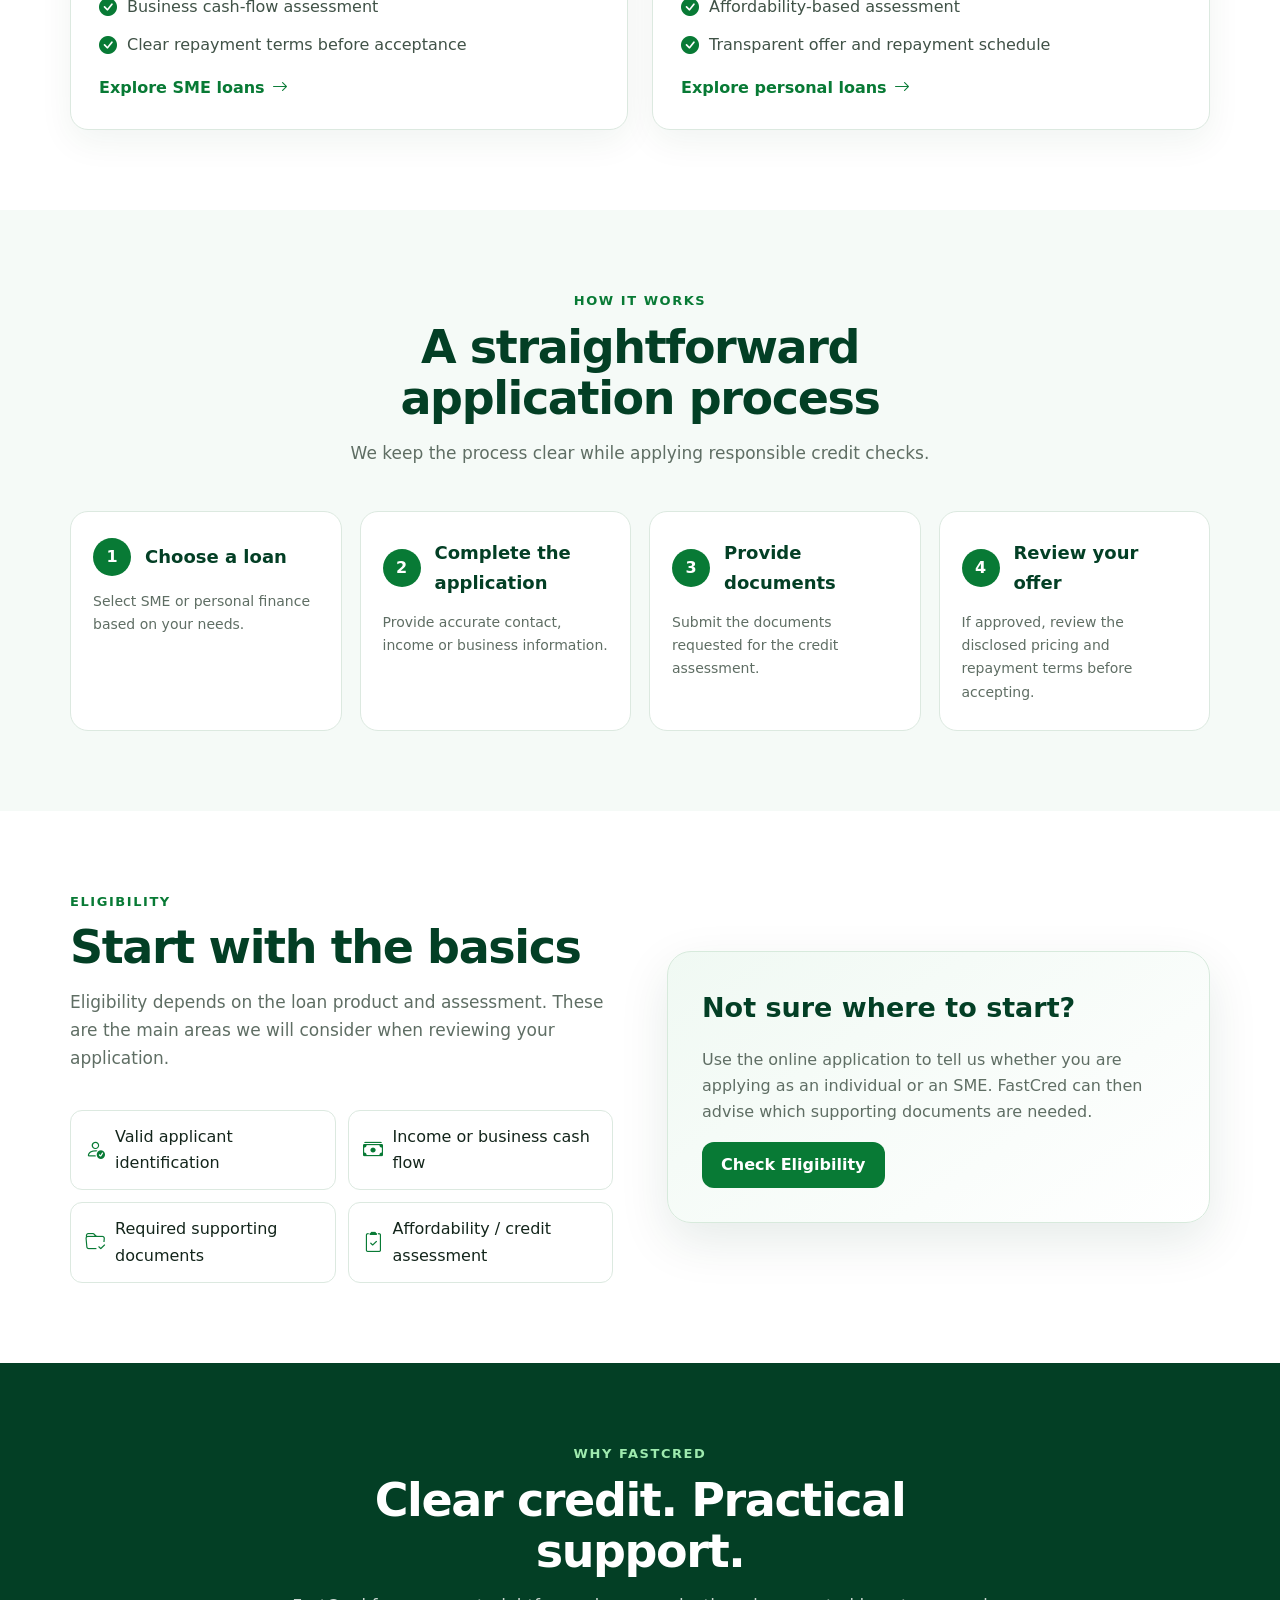
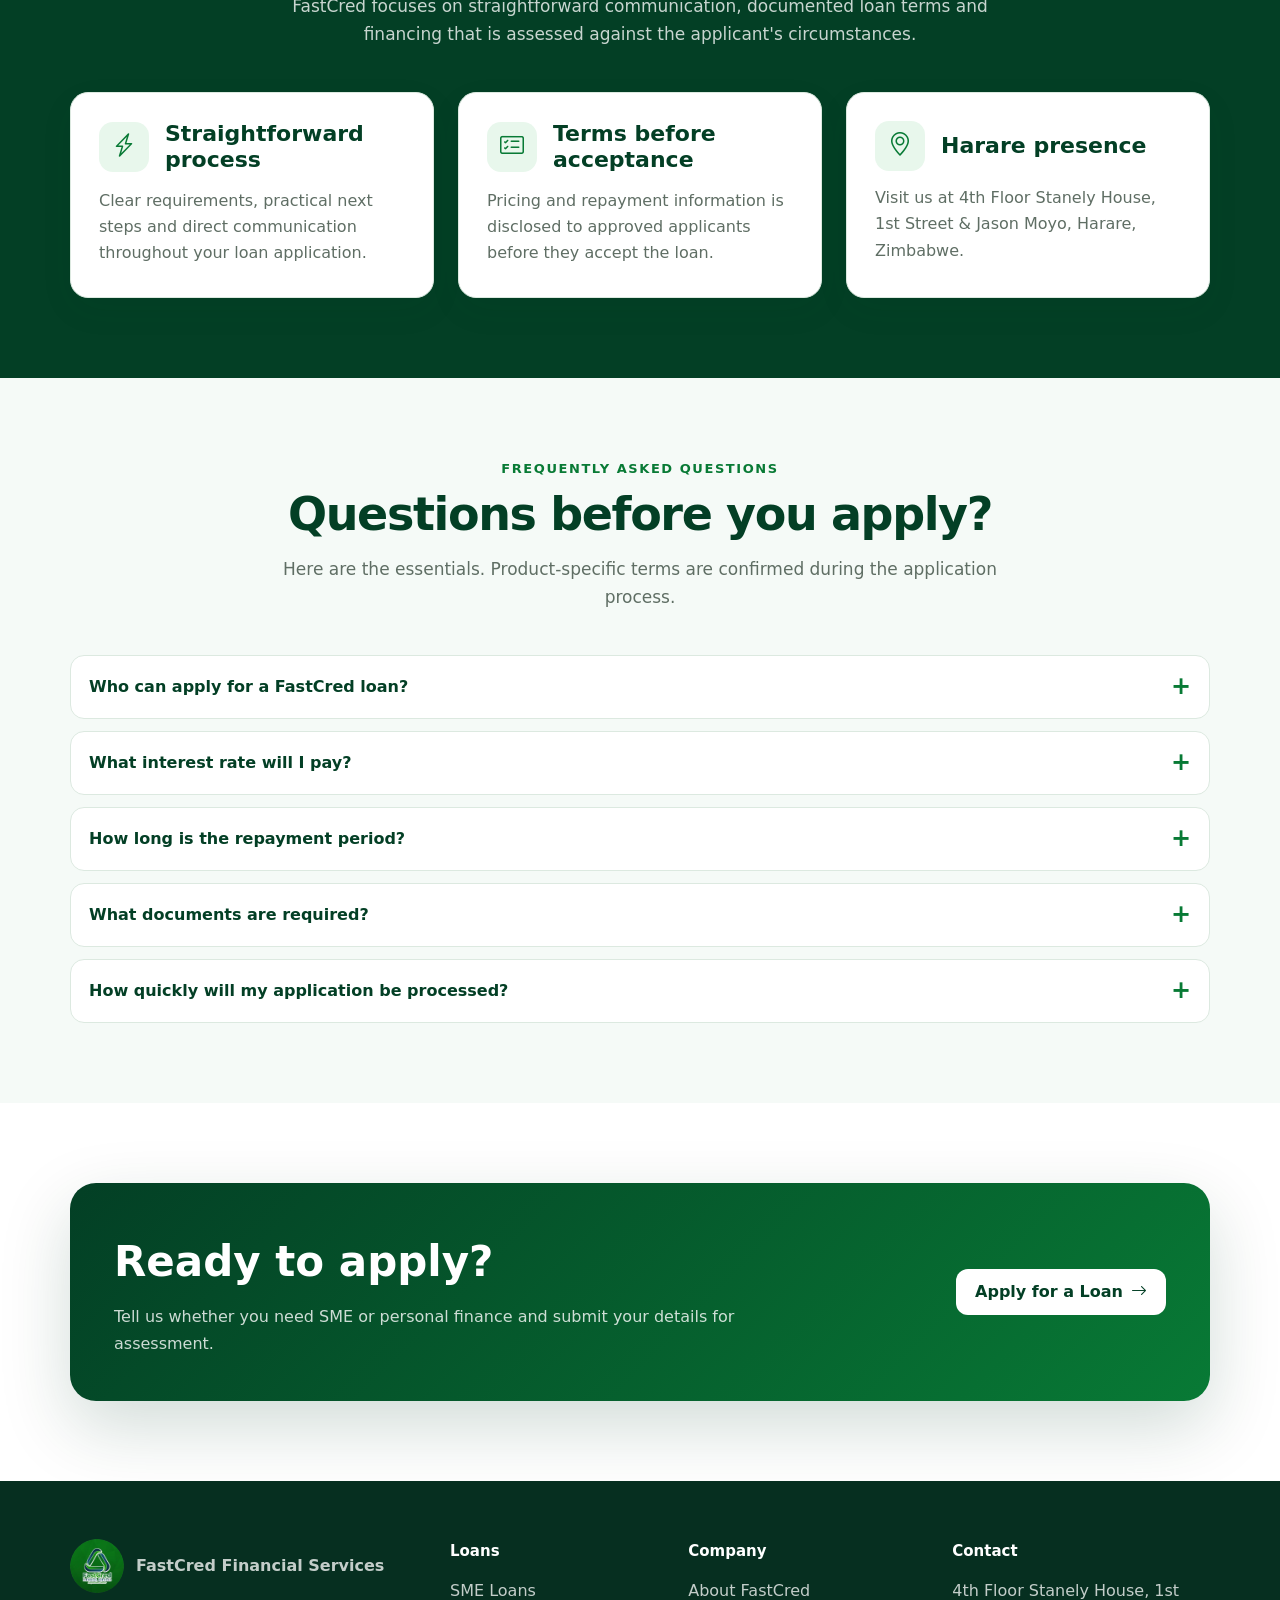
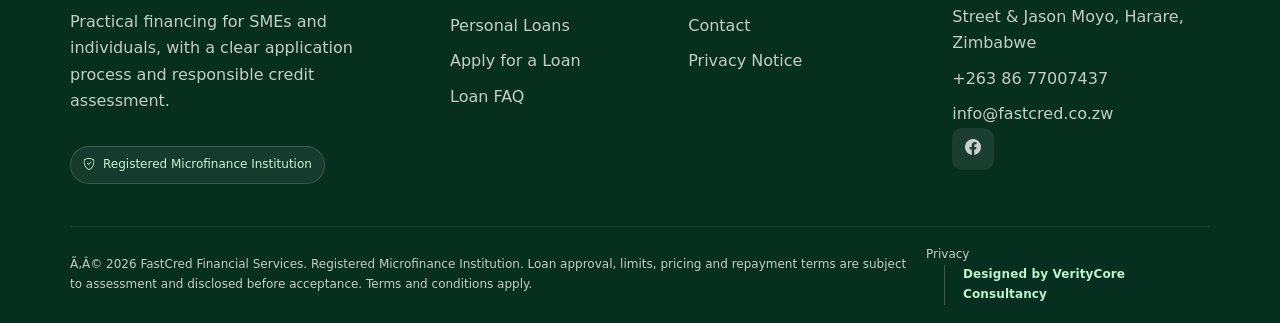
==== commit 616f3d9c: "Improve logo clarity with transparent asset" ====
--- a/index.html
+++ b/index.html
@@ -10,15 +10,15 @@
 <meta content="website" property="og:type"/><meta content="FastCred Financial Services | Microfinance Loans for SMEs &amp; Individuals in Harare" property="og:title"/><meta content="FastCred Financial Services is a registered microfinance institution in Harare offering SME loans and personal loans in Zimbabwe. Apply online or check eligibility." property="og:description"/><meta content="https://www.fastcred.co.zw" property="og:url"/><meta content="https://www.fastcred.co.zw/assets/img/fastcred-og.webp" property="og:image"/>
 <meta content="summary_large_image" name="twitter:card"/><meta content="FastCred Financial Services | Microfinance Loans for SMEs &amp; Individuals in Harare" name="twitter:title"/><meta content="FastCred Financial Services is a registered microfinance institution in Harare offering SME loans and personal loans in Zimbabwe. Apply online or check eligibility." name="twitter:description"/><meta content="https://www.fastcred.co.zw/assets/img/fastcred-og.webp" name="twitter:image"/>
 <link href="assets/img/favicon.png" rel="icon"/><link href="assets/img/apple-touch-icon.png" rel="apple-touch-icon"/>
-<link as="image" href="assets/img/fastcred-logo.webp" rel="preload" type="image/webp"/>
+<link as="image" href="assets/img/fastcred-logo-transparent.webp" rel="preload" type="image/webp"/>
 <link as="style" href="assets/vendor/bootstrap-icons/bootstrap-icons.min.css" onload="this.onload=null;this.rel='stylesheet'" rel="preload"/>
 <noscript><link href="assets/vendor/bootstrap-icons/bootstrap-icons.min.css" rel="stylesheet"/></noscript>
 <link href="assets/css/fastcred.css" rel="stylesheet"/>
-<link as="image" href="assets/img/fastcred-hero.webp" rel="preload" type="image/webp"/><script type="application/ld+json">{"@context":"https://schema.org","@type":["FinancialService","LocalBusiness"],"name":"FastCred Financial Services","url":"https://www.fastcred.co.zw","image":"https://www.fastcred.co.zw/assets/img/fastcred-og.webp","telephone":"+263 86 77007437","email":"info@fastcred.co.zw","address":{"@type":"PostalAddress","streetAddress":"4th Floor Stanely House, 1st Street & Jason Moyo","addressLocality":"Harare","addressCountry":"ZW"},"description":"Registered Microfinance Institution in Harare, Zimbabwe offering SME and personal loans."}</script><script type="application/ld+json">{"@context":"https://schema.org","@type":"FAQPage","mainEntity":[{"@type":"Question","name":"Who can apply for a FastCred loan?","acceptedAnswer":{"@type":"Answer","text":"FastCred offers loans to eligible SMEs and individuals in Zimbabwe. Every application is assessed against the applicable eligibility, affordability and documentation requirements."}},{"@type":"Question","name":"What interest rate will I pay?","acceptedAnswer":{"@type":"Answer","text":"Rates and fees depend on the loan product and credit assessment. FastCred discloses the applicable pricing and repayment terms before you accept a loan."}},{"@type":"Question","name":"How long is the repayment period?","acceptedAnswer":{"@type":"Answer","text":"Repayment periods vary by loan type and assessment. Your specific term and repayment schedule are confirmed before acceptance."}},{"@type":"Question","name":"What documents are required?","acceptedAnswer":{"@type":"Answer","text":"Requirements depend on whether you are applying as an individual or an SME. Typical applications require identification, proof of income or business cash flow, and supporting documents relevant to the assessment."}},{"@type":"Question","name":"How quickly will my application be processed?","acceptedAnswer":{"@type":"Answer","text":"Turnaround depends on the completeness of your application and the required credit checks. Submitting complete and accurate documents helps avoid delays."}}]}</script></head><body><a class="skip-link" href="#main">Skip to content</a><header class="site-header"><div class="container header-inner"><a aria-label="FastCred Financial Services home" class="brand" href="index.html"><img alt="FastCred Financial Services logo" height="52" src="assets/img/fastcred-logo.webp" width="52"/><span class="brand-copy"><span class="brand-name">FastCred Financial Services</span><span class="brand-status">Registered Microfinance Institution</span></span></a><nav aria-label="Primary navigation" class="nav"><ul class="nav-list"><li><a aria-current="page" href="index.html">Home</a></li><li><a href="loans.html">Loans</a></li><li><a href="about.html">About</a></li><li><a href="index.html#faq">FAQ</a></li><li><a href="contact.html">Contact</a></li></ul></nav><a class="btn btn-primary header-cta" href="apply.html">Apply for a Loan</a><button aria-expanded="false" aria-label="Open navigation menu" class="menu-toggle" type="button"><i aria-hidden="true" class="bi bi-list"></i></button></div></header><main id="main">
-<section aria-label="FastCred SME and personal loan services" class="hero"><div class="container hero-grid"><div><span class="eyebrow"><i aria-hidden="true" class="bi bi-shield-check"></i> Registered Microfinance Institution Â· Harare</span><h1>Funding that helps you <span>move forward.</span></h1><p>FastCred Financial Services provides SME and personal loans in Zimbabwe through a clear, responsible application and assessment process.</p><div class="hero-actions"><a class="btn btn-primary" href="apply.html">Apply for a Loan <i aria-hidden="true" class="bi bi-arrow-right"></i></a><a class="btn btn-outline" href="#eligibility">Check Eligibility</a></div><div class="trust-row"><span class="trust-item"><span class="trust-dot"></span> SME financing</span><span class="trust-item"><span class="trust-dot"></span> Personal loans</span><span class="trust-item"><span class="trust-dot"></span> Clear loan terms</span></div></div><aside aria-label="FastCred loan application process" class="loan-visual"><span class="mini-label">Simple loan journey</span><h2>From application to a clear decision</h2><div class="loan-path"><div class="loan-step"><span class="step-icon"><i aria-hidden="true" class="bi bi-pencil-square"></i></span><div><strong>1. Apply</strong><small>Tell us what you need and provide your details.</small></div></div><div class="loan-step"><span class="step-icon"><i aria-hidden="true" class="bi bi-file-earmark-check"></i></span><div><strong>2. Submit documents</strong><small>Provide the documents relevant to your application.</small></div></div><div class="loan-step"><span class="step-icon"><i aria-hidden="true" class="bi bi-search"></i></span><div><strong>3. Assessment</strong><small>We review eligibility, affordability and credit information.</small></div></div><div class="loan-step"><span class="step-icon"><i aria-hidden="true" class="bi bi-check2-circle"></i></span><div><strong>4. Offer &amp; decision</strong><small>Approved applicants receive the applicable terms before acceptance.</small></div></div></div><div class="visual-note">No guaranteed approvals. Loan terms are confirmed after assessment.</div></aside></div></section>
+<link as="image" href="assets/img/fastcred-hero.webp" rel="preload" type="image/webp"/><script type="application/ld+json">{"@context":"https://schema.org","@type":["FinancialService","LocalBusiness"],"name":"FastCred Financial Services","url":"https://www.fastcred.co.zw","image":"https://www.fastcred.co.zw/assets/img/fastcred-og.webp","telephone":"+263 86 77007437","email":"info@fastcred.co.zw","address":{"@type":"PostalAddress","streetAddress":"4th Floor Stanely House, 1st Street & Jason Moyo","addressLocality":"Harare","addressCountry":"ZW"},"description":"Registered Microfinance Institution in Harare, Zimbabwe offering SME and personal loans."}</script><script type="application/ld+json">{"@context":"https://schema.org","@type":"FAQPage","mainEntity":[{"@type":"Question","name":"Who can apply for a FastCred loan?","acceptedAnswer":{"@type":"Answer","text":"FastCred offers loans to eligible SMEs and individuals in Zimbabwe. Every application is assessed against the applicable eligibility, affordability and documentation requirements."}},{"@type":"Question","name":"What interest rate will I pay?","acceptedAnswer":{"@type":"Answer","text":"Rates and fees depend on the loan product and credit assessment. FastCred discloses the applicable pricing and repayment terms before you accept a loan."}},{"@type":"Question","name":"How long is the repayment period?","acceptedAnswer":{"@type":"Answer","text":"Repayment periods vary by loan type and assessment. Your specific term and repayment schedule are confirmed before acceptance."}},{"@type":"Question","name":"What documents are required?","acceptedAnswer":{"@type":"Answer","text":"Requirements depend on whether you are applying as an individual or an SME. Typical applications require identification, proof of income or business cash flow, and supporting documents relevant to the assessment."}},{"@type":"Question","name":"How quickly will my application be processed?","acceptedAnswer":{"@type":"Answer","text":"Turnaround depends on the completeness of your application and the required credit checks. Submitting complete and accurate documents helps avoid delays."}}]}</script></head><body><a class="skip-link" href="#main">Skip to content</a><header class="site-header"><div class="container header-inner"><a aria-label="FastCred Financial Services home" class="brand" href="index.html"><img alt="FastCred Financial Services logo" height="52" src="assets/img/fastcred-logo-transparent.webp" width="52"/><span class="brand-copy"><span class="brand-name">FastCred Financial Services</span><span class="brand-status">Registered Microfinance Institution</span></span></a><nav aria-label="Primary navigation" class="nav"><ul class="nav-list"><li><a aria-current="page" href="index.html">Home</a></li><li><a href="loans.html">Loans</a></li><li><a href="about.html">About</a></li><li><a href="index.html#faq">FAQ</a></li><li><a href="contact.html">Contact</a></li></ul></nav><a class="btn btn-primary header-cta" href="apply.html">Apply for a Loan</a><button aria-expanded="false" aria-label="Open navigation menu" class="menu-toggle" type="button"><i aria-hidden="true" class="bi bi-list"></i></button></div></header><main id="main">
+<section aria-label="FastCred SME and personal loan services" class="hero"><div class="container hero-grid"><div><span class="eyebrow"><i aria-hidden="true" class="bi bi-shield-check"></i> Registered Microfinance Institution Ã‚Â· Harare</span><h1>Funding that helps you <span>move forward.</span></h1><p>FastCred Financial Services provides SME and personal loans in Zimbabwe through a clear, responsible application and assessment process.</p><div class="hero-actions"><a class="btn btn-primary" href="apply.html">Apply for a Loan <i aria-hidden="true" class="bi bi-arrow-right"></i></a><a class="btn btn-outline" href="#eligibility">Check Eligibility</a></div><div class="trust-row"><span class="trust-item"><span class="trust-dot"></span> SME financing</span><span class="trust-item"><span class="trust-dot"></span> Personal loans</span><span class="trust-item"><span class="trust-dot"></span> Clear loan terms</span></div></div><aside aria-label="FastCred loan application process" class="loan-visual"><span class="mini-label">Simple loan journey</span><h2>From application to a clear decision</h2><div class="loan-path"><div class="loan-step"><span class="step-icon"><i aria-hidden="true" class="bi bi-pencil-square"></i></span><div><strong>1. Apply</strong><small>Tell us what you need and provide your details.</small></div></div><div class="loan-step"><span class="step-icon"><i aria-hidden="true" class="bi bi-file-earmark-check"></i></span><div><strong>2. Submit documents</strong><small>Provide the documents relevant to your application.</small></div></div><div class="loan-step"><span class="step-icon"><i aria-hidden="true" class="bi bi-search"></i></span><div><strong>3. Assessment</strong><small>We review eligibility, affordability and credit information.</small></div></div><div class="loan-step"><span class="step-icon"><i aria-hidden="true" class="bi bi-check2-circle"></i></span><div><strong>4. Offer &amp; decision</strong><small>Approved applicants receive the applicable terms before acceptance.</small></div></div></div><div class="visual-note">No guaranteed approvals. Loan terms are confirmed after assessment.</div></aside></div></section>
 <section class="section"><div class="container"><div class="section-head center"><div class="section-kicker">Our loans</div><h2>Finance built around real needs</h2><p>Whether you are growing a business or managing a personal financial need, FastCred helps you apply for the right type of credit.</p></div><div class="cards-2"><article class="card"><span class="card-icon"><i aria-hidden="true" class="bi bi-shop"></i></span><h3>SME Loans</h3><p>Business financing for eligible small and medium enterprises that need working capital or support for practical growth needs.</p><ul class="feature-list"><li><i aria-hidden="true" class="bi bi-check-circle-fill"></i> Working capital needs</li><li><i aria-hidden="true" class="bi bi-check-circle-fill"></i> Business cash-flow assessment</li><li><i aria-hidden="true" class="bi bi-check-circle-fill"></i> Clear repayment terms before acceptance</li></ul><a class="card-link" href="sme-loans.html">Explore SME loans <i aria-hidden="true" class="bi bi-arrow-right"></i></a></article><article class="card"><span class="card-icon"><i aria-hidden="true" class="bi bi-person"></i></span><h3>Personal Loans</h3><p>Credit for eligible individuals, assessed responsibly against income, affordability and the required supporting documentation.</p><ul class="feature-list"><li><i aria-hidden="true" class="bi bi-check-circle-fill"></i> Individual applications</li><li><i aria-hidden="true" class="bi bi-check-circle-fill"></i> Affordability-based assessment</li><li><i aria-hidden="true" class="bi bi-check-circle-fill"></i> Transparent offer and repayment schedule</li></ul><a class="card-link" href="personal-loans.html">Explore personal loans <i aria-hidden="true" class="bi bi-arrow-right"></i></a></article></div></div></section>
 <section class="section section-soft"><div class="container"><div class="section-head center"><div class="section-kicker">How it works</div><h2>A straightforward application process</h2><p>We keep the process clear while applying responsible credit checks.</p></div><div class="process"><article class="process-step"><div class="process-title"><span aria-hidden="true" class="process-number">1</span><h3>Choose a loan</h3></div><p>Select SME or personal finance based on your needs.</p></article><article class="process-step"><div class="process-title"><span aria-hidden="true" class="process-number">2</span><h3>Complete the application</h3></div><p>Provide accurate contact, income or business information.</p></article><article class="process-step"><div class="process-title"><span aria-hidden="true" class="process-number">3</span><h3>Provide documents</h3></div><p>Submit the documents requested for the credit assessment.</p></article><article class="process-step"><div class="process-title"><span aria-hidden="true" class="process-number">4</span><h3>Review your offer</h3></div><p>If approved, review the disclosed pricing and repayment terms before accepting.</p></article></div></div></section>
 <section class="section" id="eligibility"><div class="container split"><div><div class="section-head"><div class="section-kicker">Eligibility</div><h2>Start with the basics</h2><p>Eligibility depends on the loan product and assessment. These are the main areas we will consider when reviewing your application.</p></div><div class="check-grid"><div class="check-item"><i aria-hidden="true" class="bi bi-person-check"></i><span>Valid applicant identification</span></div><div class="check-item"><i aria-hidden="true" class="bi bi-cash-stack"></i><span>Income or business cash flow</span></div><div class="check-item"><i aria-hidden="true" class="bi bi-folder-check"></i><span>Required supporting documents</span></div><div class="check-item"><i aria-hidden="true" class="bi bi-clipboard2-check"></i><span>Affordability / credit assessment</span></div></div></div><aside class="info-panel"><h3>Not sure where to start?</h3><p>Use the online application to tell us whether you are applying as an individual or an SME. FastCred can then advise which supporting documents are needed.</p><a class="btn btn-primary" href="apply.html">Check Eligibility</a></aside></div></section>
 <section class="section section-dark"><div class="container"><div class="section-head center"><div class="section-kicker">Why FastCred</div><h2>Clear credit. Practical support.</h2><p>FastCred focuses on straightforward communication, documented loan terms and financing that is assessed against the applicant's circumstances.</p></div><div class="cards-3"><article class="card"><span class="card-icon"><i aria-hidden="true" class="bi bi-lightning-charge"></i></span><h3>Straightforward process</h3><p>Clear requirements, practical next steps and direct communication throughout your loan application.</p></article><article class="card"><span class="card-icon"><i aria-hidden="true" class="bi bi-card-checklist"></i></span><h3>Terms before acceptance</h3><p>Pricing and repayment information is disclosed to approved applicants before they accept the loan.</p></article><article class="card"><span class="card-icon"><i aria-hidden="true" class="bi bi-geo-alt"></i></span><h3>Harare presence</h3><p>Visit us at 4th Floor Stanely House, 1st Street & Jason Moyo, Harare, Zimbabwe.</p></article></div></div></section>
 <section class="section section-soft" id="faq"><div class="container"><div class="section-head center"><div class="section-kicker">Frequently asked questions</div><h2>Questions before you apply?</h2><p>Here are the essentials. Product-specific terms are confirmed during the application process.</p></div><div class="faq"><details><summary>Who can apply for a FastCred loan?</summary><div class="answer">FastCred offers loans to eligible SMEs and individuals in Zimbabwe. Every application is assessed against the applicable eligibility, affordability and documentation requirements.</div></details><details><summary>What interest rate will I pay?</summary><div class="answer">Rates and fees depend on the loan product and credit assessment. FastCred discloses the applicable pricing and repayment terms before you accept a loan. Contact us for current terms.</div></details><details><summary>How long is the repayment period?</summary><div class="answer">Repayment periods vary by loan type and assessment. Your specific term and repayment schedule are confirmed before acceptance.</div></details><details><summary>What documents are required?</summary><div class="answer">Requirements depend on whether you are applying as an individual or an SME. Typical applications require identification, proof of income or business cash flow, and supporting documents relevant to the assessment.</div></details><details><summary>How quickly will my application be processed?</summary><div class="answer">Turnaround depends on the completeness of your application and the required credit checks. Submitting complete and accurate documents helps avoid delays.</div></details></div></div></section>
-<section class="section"><div class="container"><div class="cta-band"><div><h2>Ready to apply?</h2><p>Tell us whether you need SME or personal finance and submit your details for assessment.</p></div><a class="btn" href="apply.html">Apply for a Loan <i aria-hidden="true" class="bi bi-arrow-right"></i></a></div></div></section></main><footer class="site-footer"><div class="container"><div class="footer-grid"><div><a class="footer-brand" href="index.html"><img alt="FastCred Financial Services logo" height="54" src="assets/img/fastcred-logo.webp" width="54"/><strong>FastCred Financial Services</strong></a><p>Practical financing for SMEs and individuals, with a clear application process and responsible credit assessment.</p><span class="status-badge"><i aria-hidden="true" class="bi bi-shield-check"></i> Registered Microfinance Institution</span></div><div><h3>Loans</h3><ul><li><a href="sme-loans.html">SME Loans</a></li><li><a href="personal-loans.html">Personal Loans</a></li><li><a href="apply.html">Apply for a Loan</a></li><li><a href="index.html#faq">Loan FAQ</a></li></ul></div><div><h3>Company</h3><ul><li><a href="about.html">About FastCred</a></li><li><a href="contact.html">Contact</a></li><li><a href="privacy.html">Privacy Notice</a></li></ul></div><div><h3>Contact</h3><ul><li>4th Floor Stanely House, 1st Street & Jason Moyo, Harare, Zimbabwe</li><li><a href="tel:+2638677007437">+263 86 77007437</a></li><li><a href="mailto:info@fastcred.co.zw">info@fastcred.co.zw</a></li></ul><div aria-label="Social media" class="socials"><a aria-label="FastCred on Facebook" href="https://www.facebook.com/share/1ApMrbgxHn/?mibextid=wwXIfr" rel="noopener noreferrer" target="_blank"><i aria-hidden="true" class="bi bi-facebook"></i></a></div></div></div><div class="footer-bottom"><div class="disclaimer">Â© <span data-year=""></span> FastCred Financial Services. Registered Microfinance Institution. Loan approval, limits, pricing and repayment terms are subject to assessment and disclosed before acceptance. Terms and conditions apply.</div><div><a href="privacy.html">Privacy</a></div></div></div></footer><script defer="" src="assets/js/fastcred.js"></script></body></html>+<section class="section"><div class="container"><div class="cta-band"><div><h2>Ready to apply?</h2><p>Tell us whether you need SME or personal finance and submit your details for assessment.</p></div><a class="btn" href="apply.html">Apply for a Loan <i aria-hidden="true" class="bi bi-arrow-right"></i></a></div></div></section></main><footer class="site-footer"><div class="container"><div class="footer-grid"><div><a class="footer-brand" href="index.html"><img alt="FastCred Financial Services logo" height="54" src="assets/img/fastcred-logo-transparent.webp" width="54"/><strong>FastCred Financial Services</strong></a><p>Practical financing for SMEs and individuals, with a clear application process and responsible credit assessment.</p><span class="status-badge"><i aria-hidden="true" class="bi bi-shield-check"></i> Registered Microfinance Institution</span></div><div><h3>Loans</h3><ul><li><a href="sme-loans.html">SME Loans</a></li><li><a href="personal-loans.html">Personal Loans</a></li><li><a href="apply.html">Apply for a Loan</a></li><li><a href="index.html#faq">Loan FAQ</a></li></ul></div><div><h3>Company</h3><ul><li><a href="about.html">About FastCred</a></li><li><a href="contact.html">Contact</a></li><li><a href="privacy.html">Privacy Notice</a></li></ul></div><div><h3>Contact</h3><ul><li>4th Floor Stanely House, 1st Street & Jason Moyo, Harare, Zimbabwe</li><li><a href="tel:+2638677007437">+263 86 77007437</a></li><li><a href="mailto:info@fastcred.co.zw">info@fastcred.co.zw</a></li></ul><div aria-label="Social media" class="socials"><a aria-label="FastCred on Facebook" href="https://www.facebook.com/share/1ApMrbgxHn/?mibextid=wwXIfr" rel="noopener noreferrer" target="_blank"><i aria-hidden="true" class="bi bi-facebook"></i></a></div></div></div><div class="footer-bottom"><div class="disclaimer">Ã‚Â© <span data-year=""></span> FastCred Financial Services. Registered Microfinance Institution. Loan approval, limits, pricing and repayment terms are subject to assessment and disclosed before acceptance. Terms and conditions apply.</div><div><a href="privacy.html">Privacy</a></div></div></div></footer><script defer="" src="assets/js/fastcred.js"></script></body></html>
--- a/assets/css/fastcred.css
+++ b/assets/css/fastcred.css
@@ -28,6 +28,7 @@
 .hero .loan-step .step-icon{color:#087a35;background:#dff4e5}
 .hero .visual-note{color:#536a5c;border-top:1px solid #d8e9dc}
 .footer-credit{display:inline-flex!important;align-items:center;margin-left:18px;padding-left:18px;border-left:1px solid rgba(255,255,255,.22);color:#bff2ca!important;font-weight:750;letter-spacing:.01em;transition:color .2s ease,transform .2s ease}.footer-credit:hover{color:#fff!important;transform:translateY(-1px)}.footer-credit:focus-visible{outline-color:#9eeaae}
+.hero-score-images{display:grid;grid-template-columns:2fr 1fr;gap:8px;margin-top:16px}.hero-score-images img{display:block;width:100%;height:76px;object-fit:cover;border-radius:10px;border:1px solid #d8e9dc}
 .hero{background-color:#174a35;background-image:url("../img/fastcred-hero.webp")}
 .hero::before,.hero::after{content:none}
 .hero .eyebrow{background:rgba(5,35,22,.62);border-color:rgba(255,255,255,.35);box-shadow:0 4px 18px rgba(0,0,0,.22)}
@@ -87,3 +88,4 @@
 .process-number{width:38px;height:38px;flex:0 0 38px;border-radius:50%;background:var(--fc-green);color:#fff;font-weight:900;display:inline-flex;align-items:center;justify-content:center;line-height:1}
 .process-title h3{margin:0;min-width:0}
 .process-step>p{margin:0}
+.brand img,.footer-brand img{object-fit:contain;background:transparent}
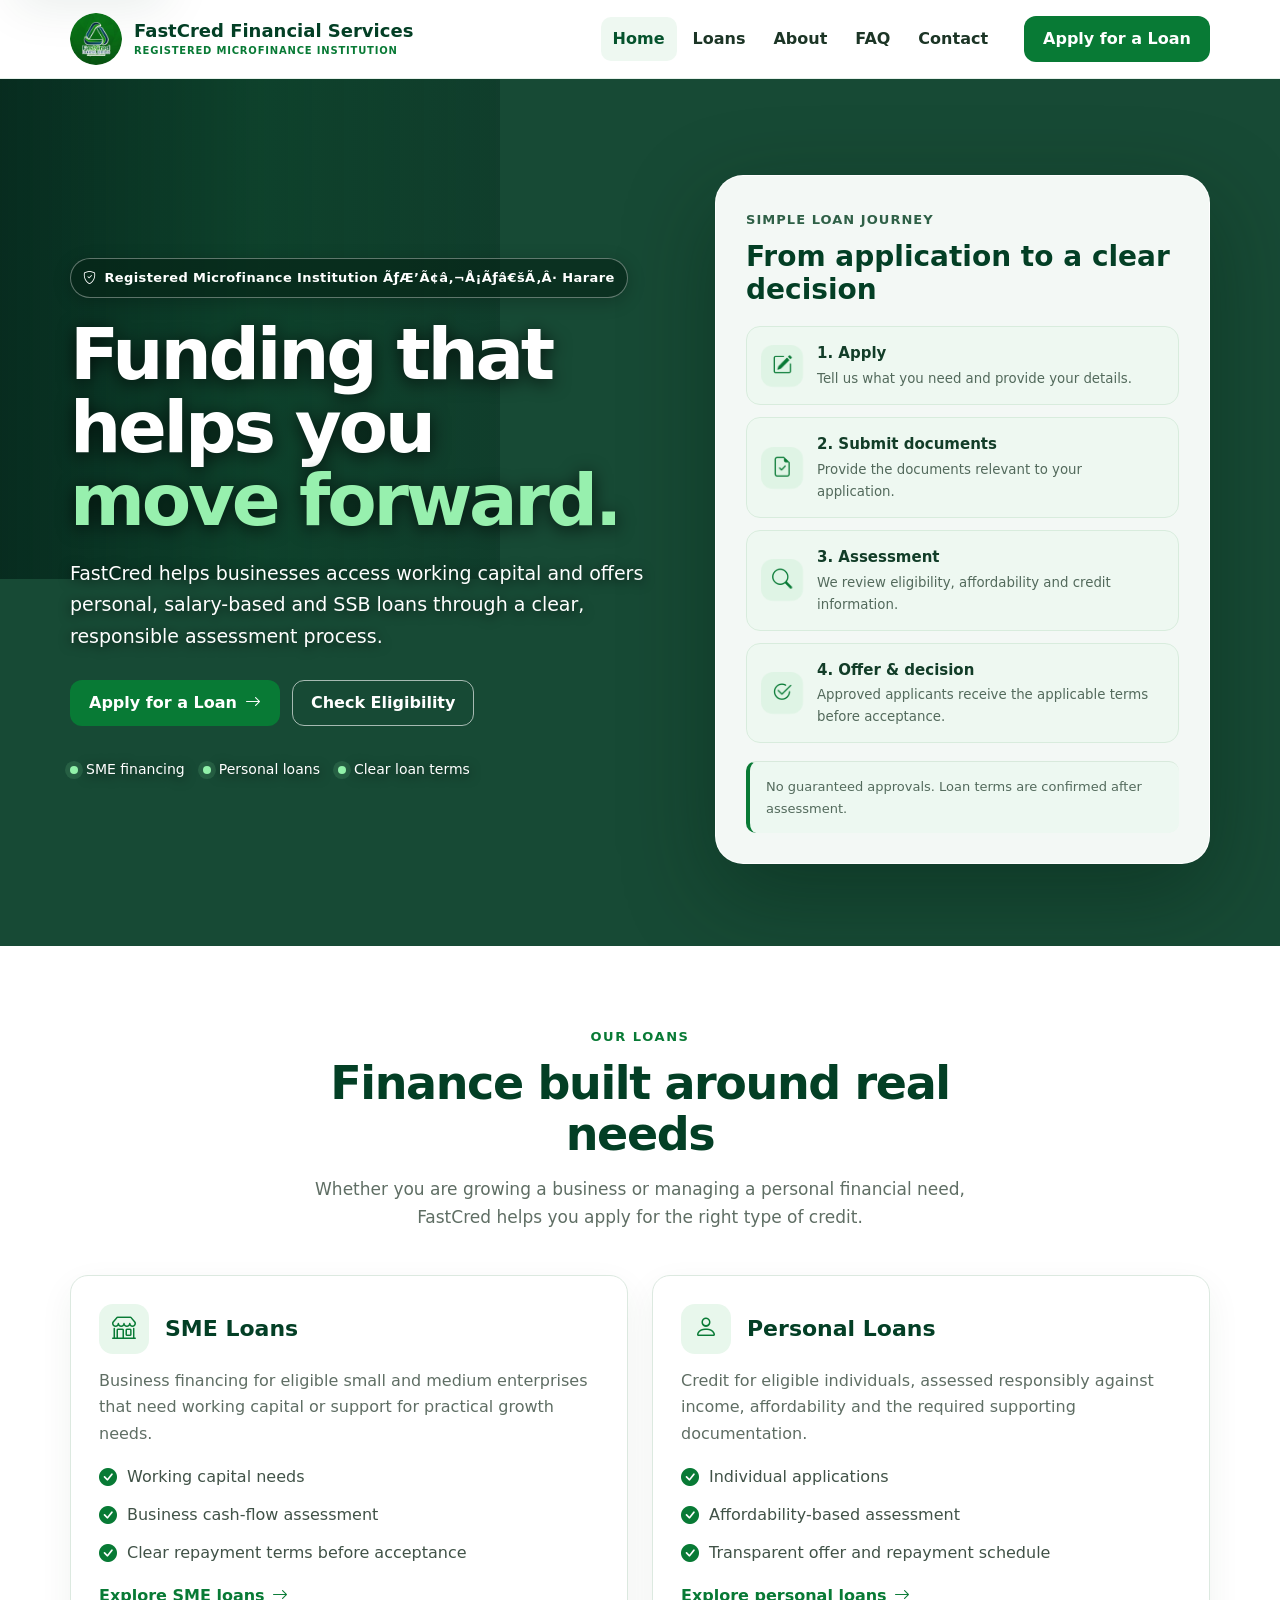
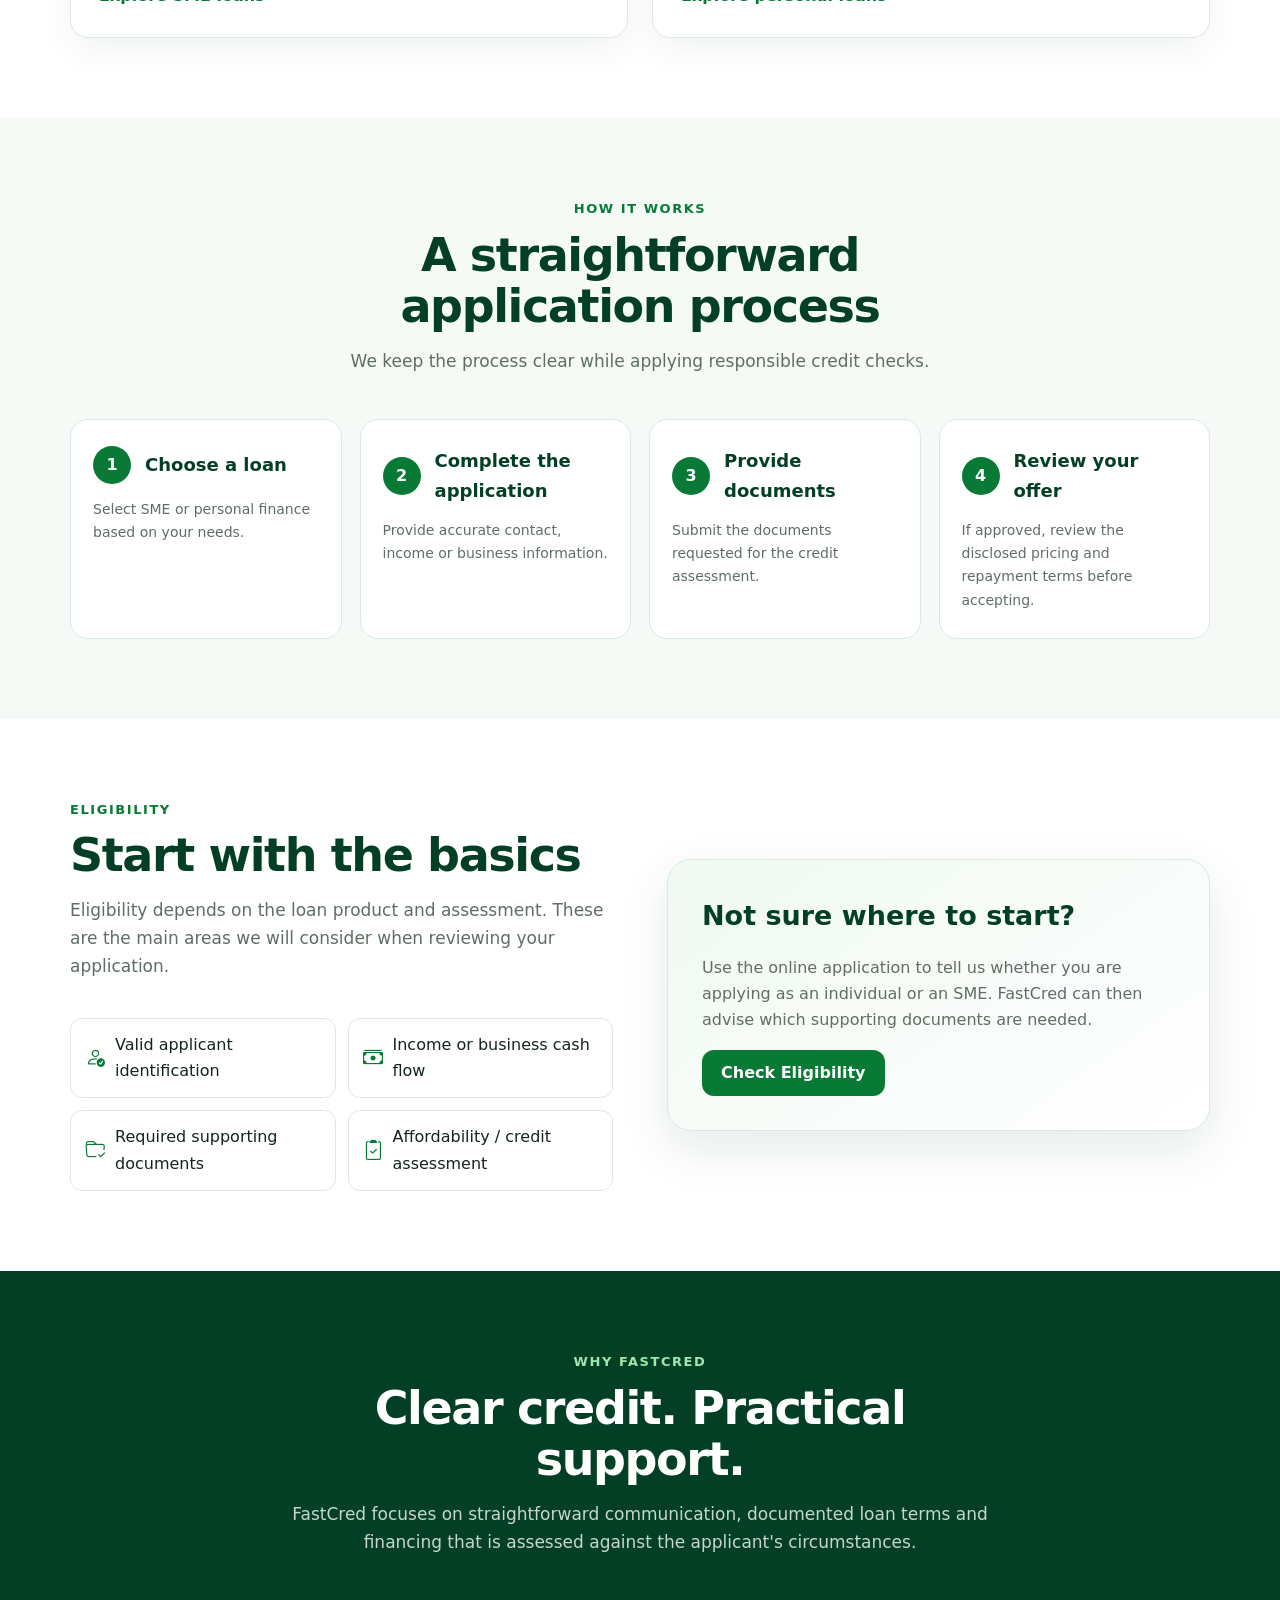
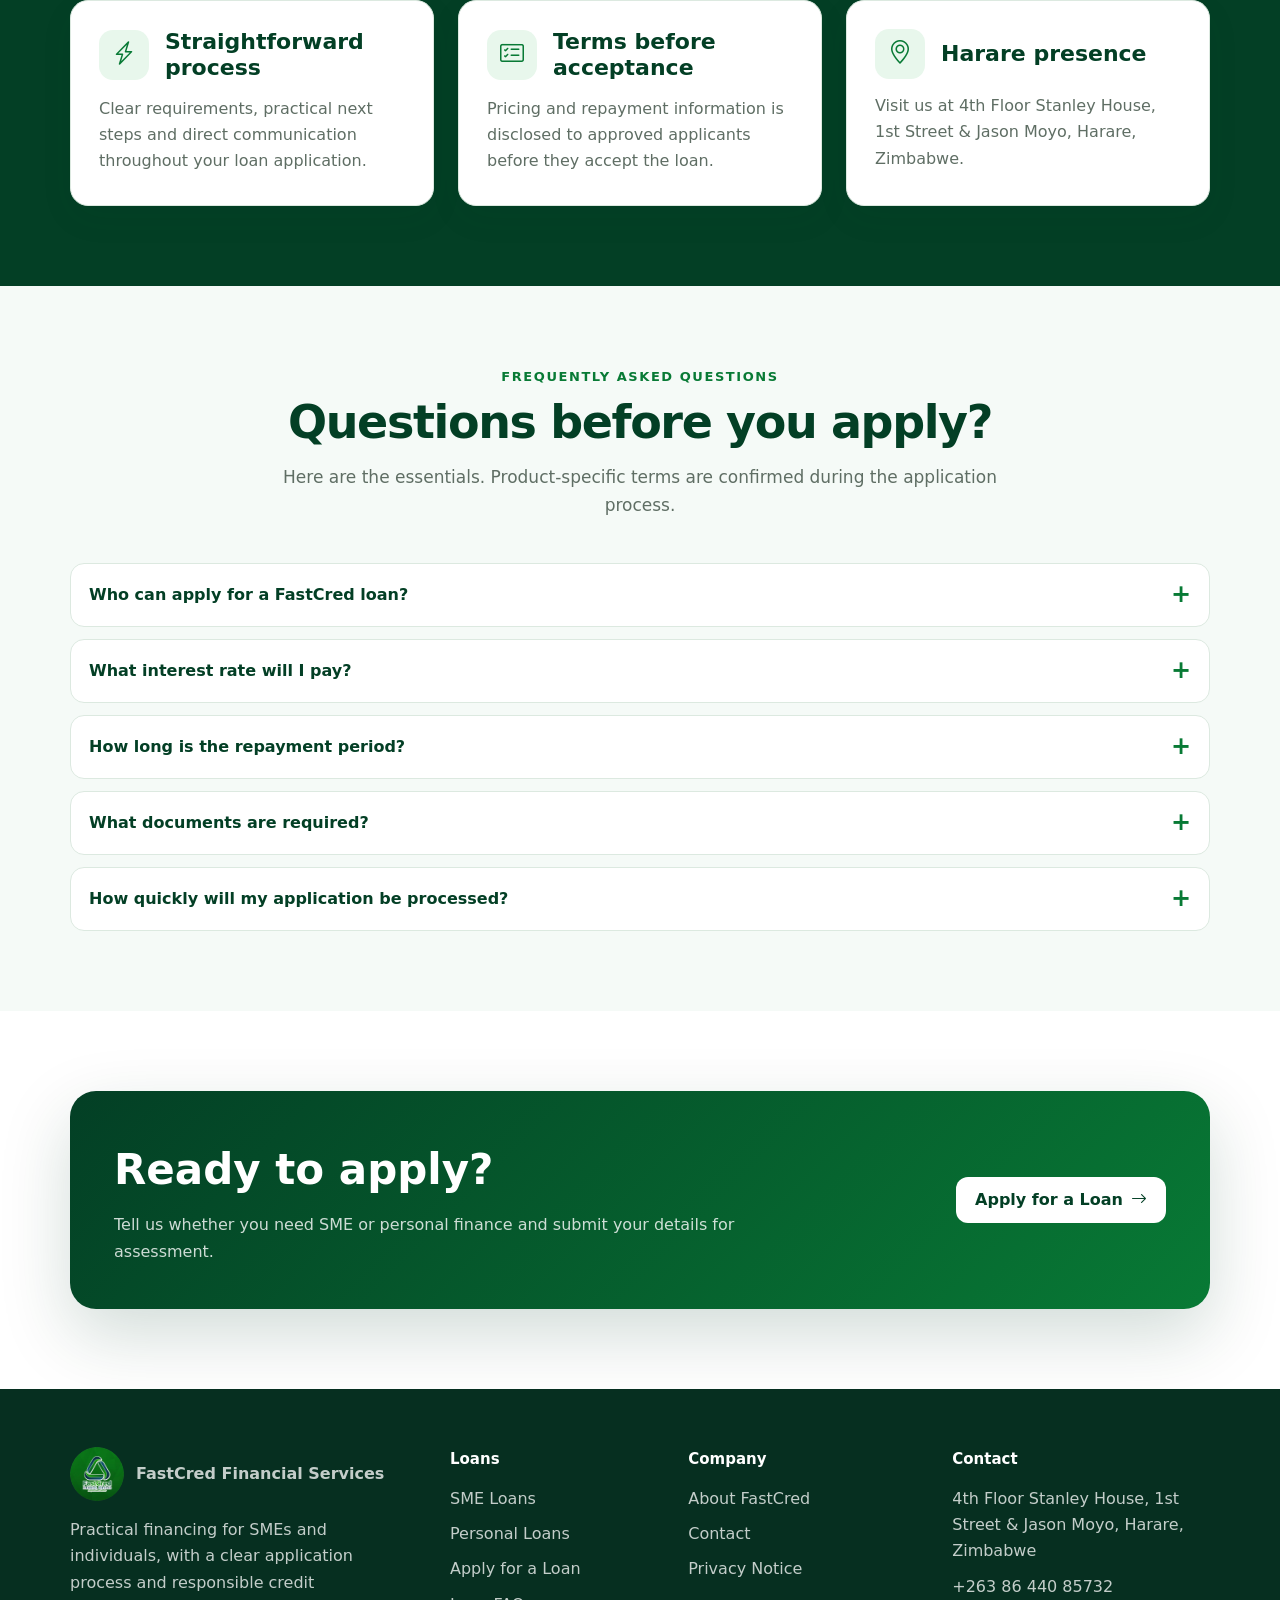
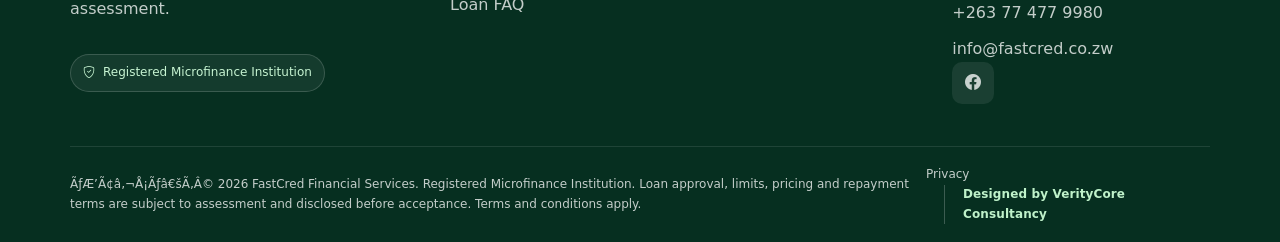
==== commit 27e6ebdc: "Update flyer contact details and hero slideshow" ====
--- a/index.html
+++ b/index.html
@@ -3,22 +3,22 @@
 <html lang="en"><head>
 <meta charset="utf-8"/>
 <meta content="width=device-width,initial-scale=1" name="viewport"/>
-<title>FastCred Financial Services | Microfinance Loans for SMEs &amp; Individuals in Harare</title>
-<meta content="FastCred Financial Services is a registered microfinance institution in Harare offering SME loans and personal loans in Zimbabwe. Apply online or check eligibility." name="description"/>
+<title>FastCred Financial Services | Working Capital and Personal Loans in Harare</title>
+<meta content="FastCred Financial Services provides working capital, business, personal, salary-based and SSB loans in Harare, Zimbabwe. Apply online today." name="description"/>
 <link href="https://www.fastcred.co.zw" rel="canonical"/>
 <meta content="#087a35" name="theme-color"/>
-<meta content="website" property="og:type"/><meta content="FastCred Financial Services | Microfinance Loans for SMEs &amp; Individuals in Harare" property="og:title"/><meta content="FastCred Financial Services is a registered microfinance institution in Harare offering SME loans and personal loans in Zimbabwe. Apply online or check eligibility." property="og:description"/><meta content="https://www.fastcred.co.zw" property="og:url"/><meta content="https://www.fastcred.co.zw/assets/img/fastcred-og.webp" property="og:image"/>
-<meta content="summary_large_image" name="twitter:card"/><meta content="FastCred Financial Services | Microfinance Loans for SMEs &amp; Individuals in Harare" name="twitter:title"/><meta content="FastCred Financial Services is a registered microfinance institution in Harare offering SME loans and personal loans in Zimbabwe. Apply online or check eligibility." name="twitter:description"/><meta content="https://www.fastcred.co.zw/assets/img/fastcred-og.webp" name="twitter:image"/>
+<meta content="website" property="og:type"/><meta content="FastCred Financial Services | Working Capital and Personal Loans in Harare" property="og:title"/><meta content="FastCred Financial Services provides working capital, business, personal, salary-based and SSB loans in Harare, Zimbabwe. Apply online today." property="og:description"/><meta content="https://www.fastcred.co.zw" property="og:url"/><meta content="https://www.fastcred.co.zw/assets/img/fastcred-og.webp" property="og:image"/>
+<meta content="summary_large_image" name="twitter:card"/><meta content="FastCred Financial Services | Working Capital and Personal Loans in Harare" name="twitter:title"/><meta content="FastCred Financial Services provides working capital, business, personal, salary-based and SSB loans in Harare, Zimbabwe. Apply online today." name="twitter:description"/><meta content="https://www.fastcred.co.zw/assets/img/fastcred-og.webp" name="twitter:image"/>
 <link href="assets/img/favicon.png" rel="icon"/><link href="assets/img/apple-touch-icon.png" rel="apple-touch-icon"/>
 <link as="image" href="assets/img/fastcred-logo-transparent.webp" rel="preload" type="image/webp"/>
 <link as="style" href="assets/vendor/bootstrap-icons/bootstrap-icons.min.css" onload="this.onload=null;this.rel='stylesheet'" rel="preload"/>
 <noscript><link href="assets/vendor/bootstrap-icons/bootstrap-icons.min.css" rel="stylesheet"/></noscript>
 <link href="assets/css/fastcred.css" rel="stylesheet"/>
-<link as="image" href="assets/img/fastcred-hero.webp" rel="preload" type="image/webp"/><script type="application/ld+json">{"@context":"https://schema.org","@type":["FinancialService","LocalBusiness"],"name":"FastCred Financial Services","url":"https://www.fastcred.co.zw","image":"https://www.fastcred.co.zw/assets/img/fastcred-og.webp","telephone":"+263 86 77007437","email":"info@fastcred.co.zw","address":{"@type":"PostalAddress","streetAddress":"4th Floor Stanely House, 1st Street & Jason Moyo","addressLocality":"Harare","addressCountry":"ZW"},"description":"Registered Microfinance Institution in Harare, Zimbabwe offering SME and personal loans."}</script><script type="application/ld+json">{"@context":"https://schema.org","@type":"FAQPage","mainEntity":[{"@type":"Question","name":"Who can apply for a FastCred loan?","acceptedAnswer":{"@type":"Answer","text":"FastCred offers loans to eligible SMEs and individuals in Zimbabwe. Every application is assessed against the applicable eligibility, affordability and documentation requirements."}},{"@type":"Question","name":"What interest rate will I pay?","acceptedAnswer":{"@type":"Answer","text":"Rates and fees depend on the loan product and credit assessment. FastCred discloses the applicable pricing and repayment terms before you accept a loan."}},{"@type":"Question","name":"How long is the repayment period?","acceptedAnswer":{"@type":"Answer","text":"Repayment periods vary by loan type and assessment. Your specific term and repayment schedule are confirmed before acceptance."}},{"@type":"Question","name":"What documents are required?","acceptedAnswer":{"@type":"Answer","text":"Requirements depend on whether you are applying as an individual or an SME. Typical applications require identification, proof of income or business cash flow, and supporting documents relevant to the assessment."}},{"@type":"Question","name":"How quickly will my application be processed?","acceptedAnswer":{"@type":"Answer","text":"Turnaround depends on the completeness of your application and the required credit checks. Submitting complete and accurate documents helps avoid delays."}}]}</script></head><body><a class="skip-link" href="#main">Skip to content</a><header class="site-header"><div class="container header-inner"><a aria-label="FastCred Financial Services home" class="brand" href="index.html"><img alt="FastCred Financial Services logo" height="52" src="assets/img/fastcred-logo-transparent.webp" width="52"/><span class="brand-copy"><span class="brand-name">FastCred Financial Services</span><span class="brand-status">Registered Microfinance Institution</span></span></a><nav aria-label="Primary navigation" class="nav"><ul class="nav-list"><li><a aria-current="page" href="index.html">Home</a></li><li><a href="loans.html">Loans</a></li><li><a href="about.html">About</a></li><li><a href="index.html#faq">FAQ</a></li><li><a href="contact.html">Contact</a></li></ul></nav><a class="btn btn-primary header-cta" href="apply.html">Apply for a Loan</a><button aria-expanded="false" aria-label="Open navigation menu" class="menu-toggle" type="button"><i aria-hidden="true" class="bi bi-list"></i></button></div></header><main id="main">
-<section aria-label="FastCred SME and personal loan services" class="hero"><div class="container hero-grid"><div><span class="eyebrow"><i aria-hidden="true" class="bi bi-shield-check"></i> Registered Microfinance Institution Ã‚Â· Harare</span><h1>Funding that helps you <span>move forward.</span></h1><p>FastCred Financial Services provides SME and personal loans in Zimbabwe through a clear, responsible application and assessment process.</p><div class="hero-actions"><a class="btn btn-primary" href="apply.html">Apply for a Loan <i aria-hidden="true" class="bi bi-arrow-right"></i></a><a class="btn btn-outline" href="#eligibility">Check Eligibility</a></div><div class="trust-row"><span class="trust-item"><span class="trust-dot"></span> SME financing</span><span class="trust-item"><span class="trust-dot"></span> Personal loans</span><span class="trust-item"><span class="trust-dot"></span> Clear loan terms</span></div></div><aside aria-label="FastCred loan application process" class="loan-visual"><span class="mini-label">Simple loan journey</span><h2>From application to a clear decision</h2><div class="loan-path"><div class="loan-step"><span class="step-icon"><i aria-hidden="true" class="bi bi-pencil-square"></i></span><div><strong>1. Apply</strong><small>Tell us what you need and provide your details.</small></div></div><div class="loan-step"><span class="step-icon"><i aria-hidden="true" class="bi bi-file-earmark-check"></i></span><div><strong>2. Submit documents</strong><small>Provide the documents relevant to your application.</small></div></div><div class="loan-step"><span class="step-icon"><i aria-hidden="true" class="bi bi-search"></i></span><div><strong>3. Assessment</strong><small>We review eligibility, affordability and credit information.</small></div></div><div class="loan-step"><span class="step-icon"><i aria-hidden="true" class="bi bi-check2-circle"></i></span><div><strong>4. Offer &amp; decision</strong><small>Approved applicants receive the applicable terms before acceptance.</small></div></div></div><div class="visual-note">No guaranteed approvals. Loan terms are confirmed after assessment.</div></aside></div></section>
+<link as="image" href="assets/img/hero-cash-exchange.webp" rel="preload" type="image/webp"/><script type="application/ld+json">{"@context":"https://schema.org","@type":["FinancialService","LocalBusiness"],"name":"FastCred Financial Services","url":"https://www.fastcred.co.zw","image":"https://www.fastcred.co.zw/assets/img/fastcred-og.webp","telephone":"+263 86 440 85732 / +263 77 477 9980","email":"info@fastcred.co.zw","address":{"@type":"PostalAddress","streetAddress":"4th Floor Stanley House, 1st Street & Jason Moyo","addressLocality":"Harare","addressCountry":"ZW"},"description":"Registered Microfinance Institution in Harare, Zimbabwe offering SME and personal loans."}</script><script type="application/ld+json">{"@context":"https://schema.org","@type":"FAQPage","mainEntity":[{"@type":"Question","name":"Who can apply for a FastCred loan?","acceptedAnswer":{"@type":"Answer","text":"FastCred offers loans to eligible SMEs and individuals in Zimbabwe. Every application is assessed against the applicable eligibility, affordability and documentation requirements."}},{"@type":"Question","name":"What interest rate will I pay?","acceptedAnswer":{"@type":"Answer","text":"Rates and fees depend on the loan product and credit assessment. FastCred discloses the applicable pricing and repayment terms before you accept a loan."}},{"@type":"Question","name":"How long is the repayment period?","acceptedAnswer":{"@type":"Answer","text":"Repayment periods vary by loan type and assessment. Your specific term and repayment schedule are confirmed before acceptance."}},{"@type":"Question","name":"What documents are required?","acceptedAnswer":{"@type":"Answer","text":"Requirements depend on whether you are applying as an individual or an SME. Typical applications require identification, proof of income or business cash flow, and supporting documents relevant to the assessment."}},{"@type":"Question","name":"How quickly will my application be processed?","acceptedAnswer":{"@type":"Answer","text":"Turnaround depends on the completeness of your application and the required credit checks. Submitting complete and accurate documents helps avoid delays."}}]}</script></head><body><a class="skip-link" href="#main">Skip to content</a><header class="site-header"><div class="container header-inner"><a aria-label="FastCred Financial Services home" class="brand" href="index.html"><img alt="FastCred Financial Services logo" height="52" src="assets/img/fastcred-logo-transparent.webp" width="52"/><span class="brand-copy"><span class="brand-name">FastCred Financial Services</span><span class="brand-status">Registered Microfinance Institution</span></span></a><nav aria-label="Primary navigation" class="nav"><ul class="nav-list"><li><a aria-current="page" href="index.html">Home</a></li><li><a href="loans.html">Loans</a></li><li><a href="about.html">About</a></li><li><a href="index.html#faq">FAQ</a></li><li><a href="contact.html">Contact</a></li></ul></nav><a class="btn btn-primary header-cta" href="apply.html">Apply for a Loan</a><button aria-expanded="false" aria-label="Open navigation menu" class="menu-toggle" type="button"><i aria-hidden="true" class="bi bi-list"></i></button></div></header><main id="main">
+<section aria-label="FastCred SME and personal loan services" class="hero"><div class="container hero-grid"><div><span class="eyebrow"><i aria-hidden="true" class="bi bi-shield-check"></i> Registered Microfinance Institution ÃƒÆ’Ã¢â‚¬Å¡Ãƒâ€šÃ‚Â· Harare</span><h1>Funding that helps you <span>move forward.</span></h1><p>FastCred helps businesses access working capital and offers personal, salary-based and SSB loans through a clear, responsible assessment process.</p><div class="hero-actions"><a class="btn btn-primary" href="apply.html">Apply for a Loan <i aria-hidden="true" class="bi bi-arrow-right"></i></a><a class="btn btn-outline" href="#eligibility">Check Eligibility</a></div><div class="trust-row"><span class="trust-item"><span class="trust-dot"></span> SME financing</span><span class="trust-item"><span class="trust-dot"></span> Personal loans</span><span class="trust-item"><span class="trust-dot"></span> Clear loan terms</span></div></div><aside aria-label="FastCred loan application process" class="loan-visual"><span class="mini-label">Simple loan journey</span><h2>From application to a clear decision</h2><div class="loan-path"><div class="loan-step"><span class="step-icon"><i aria-hidden="true" class="bi bi-pencil-square"></i></span><div><strong>1. Apply</strong><small>Tell us what you need and provide your details.</small></div></div><div class="loan-step"><span class="step-icon"><i aria-hidden="true" class="bi bi-file-earmark-check"></i></span><div><strong>2. Submit documents</strong><small>Provide the documents relevant to your application.</small></div></div><div class="loan-step"><span class="step-icon"><i aria-hidden="true" class="bi bi-search"></i></span><div><strong>3. Assessment</strong><small>We review eligibility, affordability and credit information.</small></div></div><div class="loan-step"><span class="step-icon"><i aria-hidden="true" class="bi bi-check2-circle"></i></span><div><strong>4. Offer &amp; decision</strong><small>Approved applicants receive the applicable terms before acceptance.</small></div></div></div><div class="visual-note">No guaranteed approvals. Loan terms are confirmed after assessment.</div></aside></div></section>
 <section class="section"><div class="container"><div class="section-head center"><div class="section-kicker">Our loans</div><h2>Finance built around real needs</h2><p>Whether you are growing a business or managing a personal financial need, FastCred helps you apply for the right type of credit.</p></div><div class="cards-2"><article class="card"><span class="card-icon"><i aria-hidden="true" class="bi bi-shop"></i></span><h3>SME Loans</h3><p>Business financing for eligible small and medium enterprises that need working capital or support for practical growth needs.</p><ul class="feature-list"><li><i aria-hidden="true" class="bi bi-check-circle-fill"></i> Working capital needs</li><li><i aria-hidden="true" class="bi bi-check-circle-fill"></i> Business cash-flow assessment</li><li><i aria-hidden="true" class="bi bi-check-circle-fill"></i> Clear repayment terms before acceptance</li></ul><a class="card-link" href="sme-loans.html">Explore SME loans <i aria-hidden="true" class="bi bi-arrow-right"></i></a></article><article class="card"><span class="card-icon"><i aria-hidden="true" class="bi bi-person"></i></span><h3>Personal Loans</h3><p>Credit for eligible individuals, assessed responsibly against income, affordability and the required supporting documentation.</p><ul class="feature-list"><li><i aria-hidden="true" class="bi bi-check-circle-fill"></i> Individual applications</li><li><i aria-hidden="true" class="bi bi-check-circle-fill"></i> Affordability-based assessment</li><li><i aria-hidden="true" class="bi bi-check-circle-fill"></i> Transparent offer and repayment schedule</li></ul><a class="card-link" href="personal-loans.html">Explore personal loans <i aria-hidden="true" class="bi bi-arrow-right"></i></a></article></div></div></section>
 <section class="section section-soft"><div class="container"><div class="section-head center"><div class="section-kicker">How it works</div><h2>A straightforward application process</h2><p>We keep the process clear while applying responsible credit checks.</p></div><div class="process"><article class="process-step"><div class="process-title"><span aria-hidden="true" class="process-number">1</span><h3>Choose a loan</h3></div><p>Select SME or personal finance based on your needs.</p></article><article class="process-step"><div class="process-title"><span aria-hidden="true" class="process-number">2</span><h3>Complete the application</h3></div><p>Provide accurate contact, income or business information.</p></article><article class="process-step"><div class="process-title"><span aria-hidden="true" class="process-number">3</span><h3>Provide documents</h3></div><p>Submit the documents requested for the credit assessment.</p></article><article class="process-step"><div class="process-title"><span aria-hidden="true" class="process-number">4</span><h3>Review your offer</h3></div><p>If approved, review the disclosed pricing and repayment terms before accepting.</p></article></div></div></section>
 <section class="section" id="eligibility"><div class="container split"><div><div class="section-head"><div class="section-kicker">Eligibility</div><h2>Start with the basics</h2><p>Eligibility depends on the loan product and assessment. These are the main areas we will consider when reviewing your application.</p></div><div class="check-grid"><div class="check-item"><i aria-hidden="true" class="bi bi-person-check"></i><span>Valid applicant identification</span></div><div class="check-item"><i aria-hidden="true" class="bi bi-cash-stack"></i><span>Income or business cash flow</span></div><div class="check-item"><i aria-hidden="true" class="bi bi-folder-check"></i><span>Required supporting documents</span></div><div class="check-item"><i aria-hidden="true" class="bi bi-clipboard2-check"></i><span>Affordability / credit assessment</span></div></div></div><aside class="info-panel"><h3>Not sure where to start?</h3><p>Use the online application to tell us whether you are applying as an individual or an SME. FastCred can then advise which supporting documents are needed.</p><a class="btn btn-primary" href="apply.html">Check Eligibility</a></aside></div></section>
-<section class="section section-dark"><div class="container"><div class="section-head center"><div class="section-kicker">Why FastCred</div><h2>Clear credit. Practical support.</h2><p>FastCred focuses on straightforward communication, documented loan terms and financing that is assessed against the applicant's circumstances.</p></div><div class="cards-3"><article class="card"><span class="card-icon"><i aria-hidden="true" class="bi bi-lightning-charge"></i></span><h3>Straightforward process</h3><p>Clear requirements, practical next steps and direct communication throughout your loan application.</p></article><article class="card"><span class="card-icon"><i aria-hidden="true" class="bi bi-card-checklist"></i></span><h3>Terms before acceptance</h3><p>Pricing and repayment information is disclosed to approved applicants before they accept the loan.</p></article><article class="card"><span class="card-icon"><i aria-hidden="true" class="bi bi-geo-alt"></i></span><h3>Harare presence</h3><p>Visit us at 4th Floor Stanely House, 1st Street & Jason Moyo, Harare, Zimbabwe.</p></article></div></div></section>
+<section class="section section-dark"><div class="container"><div class="section-head center"><div class="section-kicker">Why FastCred</div><h2>Clear credit. Practical support.</h2><p>FastCred focuses on straightforward communication, documented loan terms and financing that is assessed against the applicant's circumstances.</p></div><div class="cards-3"><article class="card"><span class="card-icon"><i aria-hidden="true" class="bi bi-lightning-charge"></i></span><h3>Straightforward process</h3><p>Clear requirements, practical next steps and direct communication throughout your loan application.</p></article><article class="card"><span class="card-icon"><i aria-hidden="true" class="bi bi-card-checklist"></i></span><h3>Terms before acceptance</h3><p>Pricing and repayment information is disclosed to approved applicants before they accept the loan.</p></article><article class="card"><span class="card-icon"><i aria-hidden="true" class="bi bi-geo-alt"></i></span><h3>Harare presence</h3><p>Visit us at 4th Floor Stanley House, 1st Street & Jason Moyo, Harare, Zimbabwe.</p></article></div></div></section>
 <section class="section section-soft" id="faq"><div class="container"><div class="section-head center"><div class="section-kicker">Frequently asked questions</div><h2>Questions before you apply?</h2><p>Here are the essentials. Product-specific terms are confirmed during the application process.</p></div><div class="faq"><details><summary>Who can apply for a FastCred loan?</summary><div class="answer">FastCred offers loans to eligible SMEs and individuals in Zimbabwe. Every application is assessed against the applicable eligibility, affordability and documentation requirements.</div></details><details><summary>What interest rate will I pay?</summary><div class="answer">Rates and fees depend on the loan product and credit assessment. FastCred discloses the applicable pricing and repayment terms before you accept a loan. Contact us for current terms.</div></details><details><summary>How long is the repayment period?</summary><div class="answer">Repayment periods vary by loan type and assessment. Your specific term and repayment schedule are confirmed before acceptance.</div></details><details><summary>What documents are required?</summary><div class="answer">Requirements depend on whether you are applying as an individual or an SME. Typical applications require identification, proof of income or business cash flow, and supporting documents relevant to the assessment.</div></details><details><summary>How quickly will my application be processed?</summary><div class="answer">Turnaround depends on the completeness of your application and the required credit checks. Submitting complete and accurate documents helps avoid delays.</div></details></div></div></section>
-<section class="section"><div class="container"><div class="cta-band"><div><h2>Ready to apply?</h2><p>Tell us whether you need SME or personal finance and submit your details for assessment.</p></div><a class="btn" href="apply.html">Apply for a Loan <i aria-hidden="true" class="bi bi-arrow-right"></i></a></div></div></section></main><footer class="site-footer"><div class="container"><div class="footer-grid"><div><a class="footer-brand" href="index.html"><img alt="FastCred Financial Services logo" height="54" src="assets/img/fastcred-logo-transparent.webp" width="54"/><strong>FastCred Financial Services</strong></a><p>Practical financing for SMEs and individuals, with a clear application process and responsible credit assessment.</p><span class="status-badge"><i aria-hidden="true" class="bi bi-shield-check"></i> Registered Microfinance Institution</span></div><div><h3>Loans</h3><ul><li><a href="sme-loans.html">SME Loans</a></li><li><a href="personal-loans.html">Personal Loans</a></li><li><a href="apply.html">Apply for a Loan</a></li><li><a href="index.html#faq">Loan FAQ</a></li></ul></div><div><h3>Company</h3><ul><li><a href="about.html">About FastCred</a></li><li><a href="contact.html">Contact</a></li><li><a href="privacy.html">Privacy Notice</a></li></ul></div><div><h3>Contact</h3><ul><li>4th Floor Stanely House, 1st Street & Jason Moyo, Harare, Zimbabwe</li><li><a href="tel:+2638677007437">+263 86 77007437</a></li><li><a href="mailto:info@fastcred.co.zw">info@fastcred.co.zw</a></li></ul><div aria-label="Social media" class="socials"><a aria-label="FastCred on Facebook" href="https://www.facebook.com/share/1ApMrbgxHn/?mibextid=wwXIfr" rel="noopener noreferrer" target="_blank"><i aria-hidden="true" class="bi bi-facebook"></i></a></div></div></div><div class="footer-bottom"><div class="disclaimer">Ã‚Â© <span data-year=""></span> FastCred Financial Services. Registered Microfinance Institution. Loan approval, limits, pricing and repayment terms are subject to assessment and disclosed before acceptance. Terms and conditions apply.</div><div><a href="privacy.html">Privacy</a></div></div></div></footer><script defer="" src="assets/js/fastcred.js"></script></body></html>+<section class="section"><div class="container"><div class="cta-band"><div><h2>Ready to apply?</h2><p>Tell us whether you need SME or personal finance and submit your details for assessment.</p></div><a class="btn" href="apply.html">Apply for a Loan <i aria-hidden="true" class="bi bi-arrow-right"></i></a></div></div></section></main><footer class="site-footer"><div class="container"><div class="footer-grid"><div><a class="footer-brand" href="index.html"><img alt="FastCred Financial Services logo" height="54" src="assets/img/fastcred-logo-transparent.webp" width="54"/><strong>FastCred Financial Services</strong></a><p>Practical financing for SMEs and individuals, with a clear application process and responsible credit assessment.</p><span class="status-badge"><i aria-hidden="true" class="bi bi-shield-check"></i> Registered Microfinance Institution</span></div><div><h3>Loans</h3><ul><li><a href="sme-loans.html">SME Loans</a></li><li><a href="personal-loans.html">Personal Loans</a></li><li><a href="apply.html">Apply for a Loan</a></li><li><a href="index.html#faq">Loan FAQ</a></li></ul></div><div><h3>Company</h3><ul><li><a href="about.html">About FastCred</a></li><li><a href="contact.html">Contact</a></li><li><a href="privacy.html">Privacy Notice</a></li></ul></div><div><h3>Contact</h3><ul><li>4th Floor Stanley House, 1st Street & Jason Moyo, Harare, Zimbabwe</li><li><a href="tel:+2638644085732">+263 86 440 85732</a><br/><a href="tel:+263774779980">+263 77 477 9980</a></li><li><a href="mailto:info@fastcred.co.zw">info@fastcred.co.zw</a></li></ul><div aria-label="Social media" class="socials"><a aria-label="FastCred on Facebook" href="https://www.facebook.com/share/1ApMrbgxHn/?mibextid=wwXIfr" rel="noopener noreferrer" target="_blank"><i aria-hidden="true" class="bi bi-facebook"></i></a></div></div></div><div class="footer-bottom"><div class="disclaimer">ÃƒÆ’Ã¢â‚¬Å¡Ãƒâ€šÃ‚Â© <span data-year=""></span> FastCred Financial Services. Registered Microfinance Institution. Loan approval, limits, pricing and repayment terms are subject to assessment and disclosed before acceptance. Terms and conditions apply.</div><div><a href="privacy.html">Privacy</a></div></div></div></footer><script defer="" src="assets/js/fastcred.js?v=20260907"></script></body></html>
--- a/assets/css/fastcred.css
+++ b/assets/css/fastcred.css
@@ -28,7 +28,6 @@
 .hero .loan-step .step-icon{color:#087a35;background:#dff4e5}
 .hero .visual-note{color:#536a5c;border-top:1px solid #d8e9dc}
 .footer-credit{display:inline-flex!important;align-items:center;margin-left:18px;padding-left:18px;border-left:1px solid rgba(255,255,255,.22);color:#bff2ca!important;font-weight:750;letter-spacing:.01em;transition:color .2s ease,transform .2s ease}.footer-credit:hover{color:#fff!important;transform:translateY(-1px)}.footer-credit:focus-visible{outline-color:#9eeaae}
-.hero-score-images{display:grid;grid-template-columns:2fr 1fr;gap:8px;margin-top:16px}.hero-score-images img{display:block;width:100%;height:76px;object-fit:cover;border-radius:10px;border:1px solid #d8e9dc}
 .hero{background-color:#174a35;background-image:url("../img/fastcred-hero.webp")}
 .hero::before,.hero::after{content:none}
 .hero .eyebrow{background:rgba(5,35,22,.62);border-color:rgba(255,255,255,.35);box-shadow:0 4px 18px rgba(0,0,0,.22)}
@@ -89,3 +88,12 @@
 .process-title h3{margin:0;min-width:0}
 .process-step>p{margin:0}
 .brand img,.footer-brand img{object-fit:contain;background:transparent}
+.hero{background-image:none!important;background-color:#174a35}
+.hero::before{content:none!important}
+.hero::after{content:"";position:absolute;inset:0;border-radius:0;background:linear-gradient(90deg,rgba(2,34,24,.74),rgba(2,54,31,.42) 52%,rgba(2,34,24,.3));z-index:-1;pointer-events:none}
+.hero-slideshow{position:absolute;inset:0;z-index:-2;overflow:hidden;background:#174a35}
+.hero-slide{position:absolute;inset:0;background-position:center;background-size:cover;opacity:0;animation:hero-slide-cycle 12s ease-in-out infinite;transform:scale(1.03)}
+.hero-slide:nth-child(2){animation-delay:6s}
+@keyframes hero-slide-cycle{0%,45%{opacity:1;transform:scale(1)}50%,95%{opacity:0;transform:scale(1.06)}100%{opacity:1;transform:scale(1)}}
+.hero-grid{z-index:1}
+@media(prefers-reduced-motion:reduce){.hero-slide{animation:none;opacity:0}.hero-slide:first-child{opacity:1}}
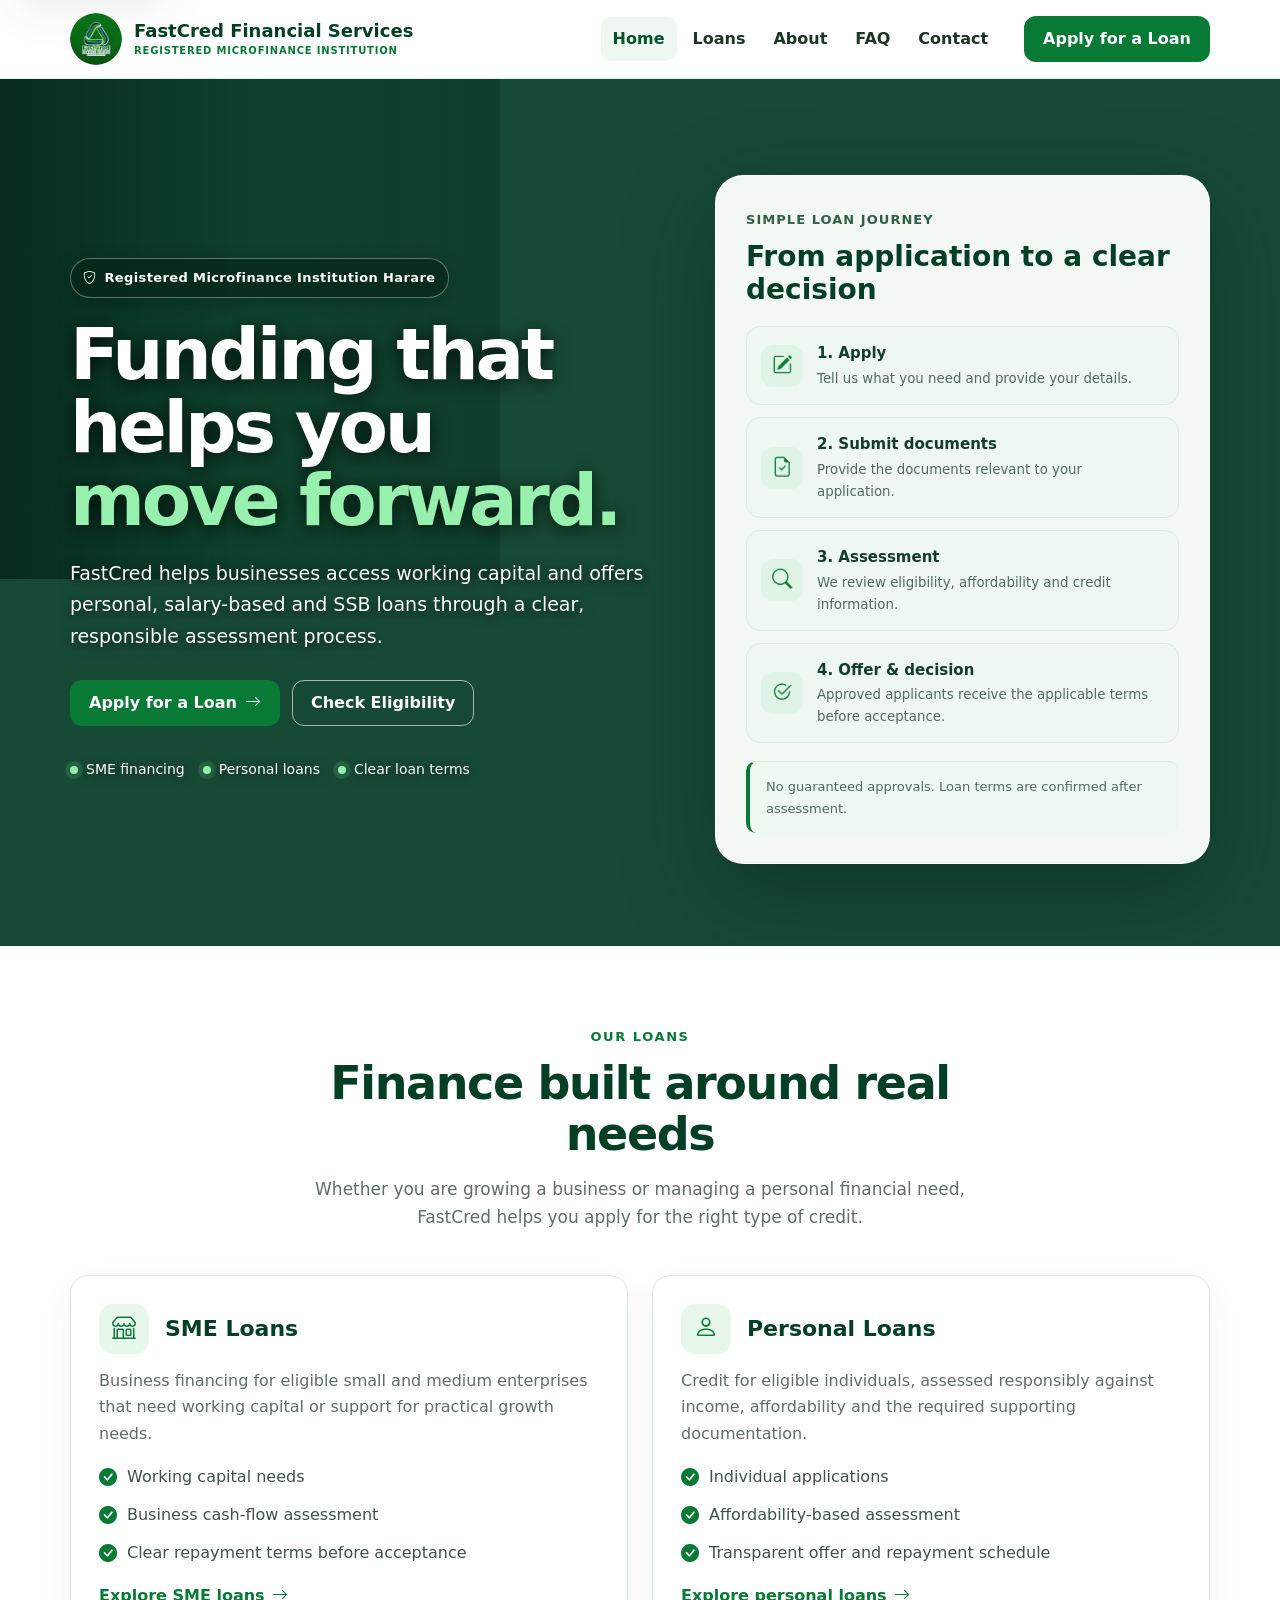
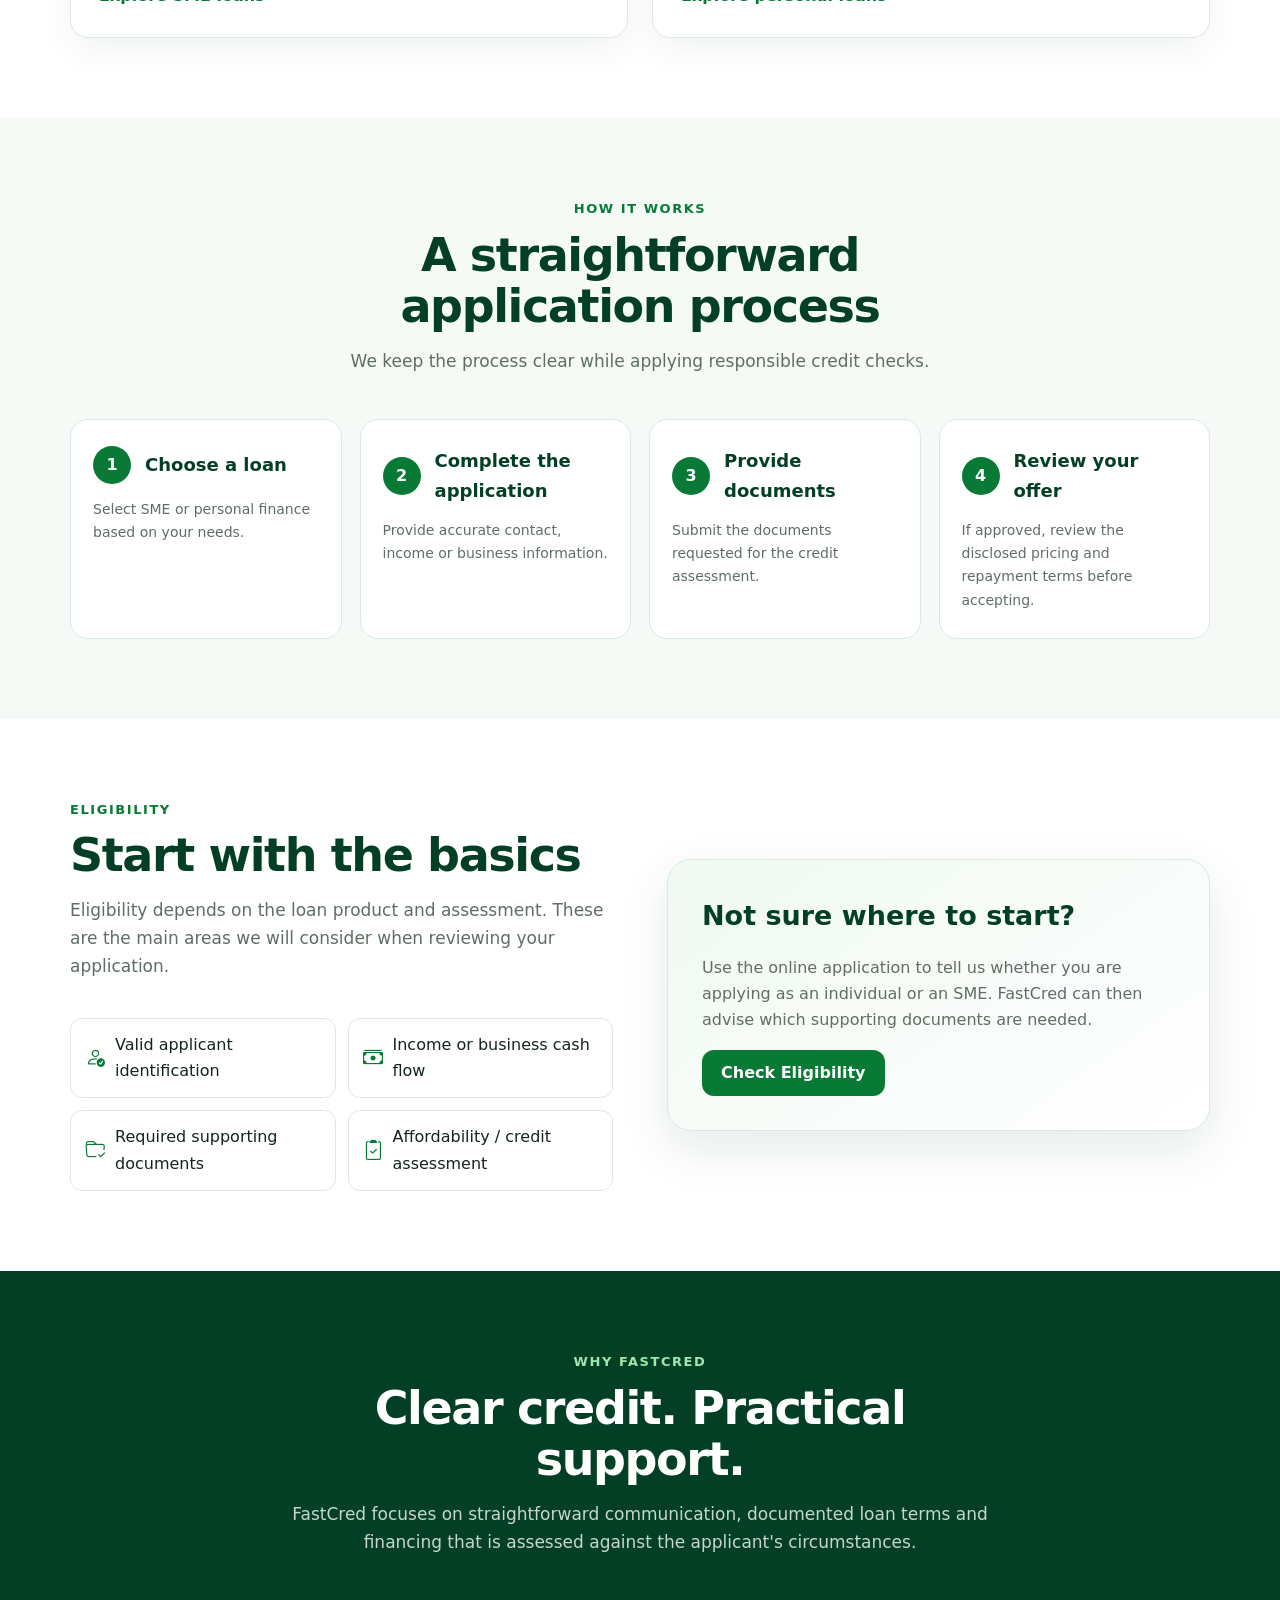
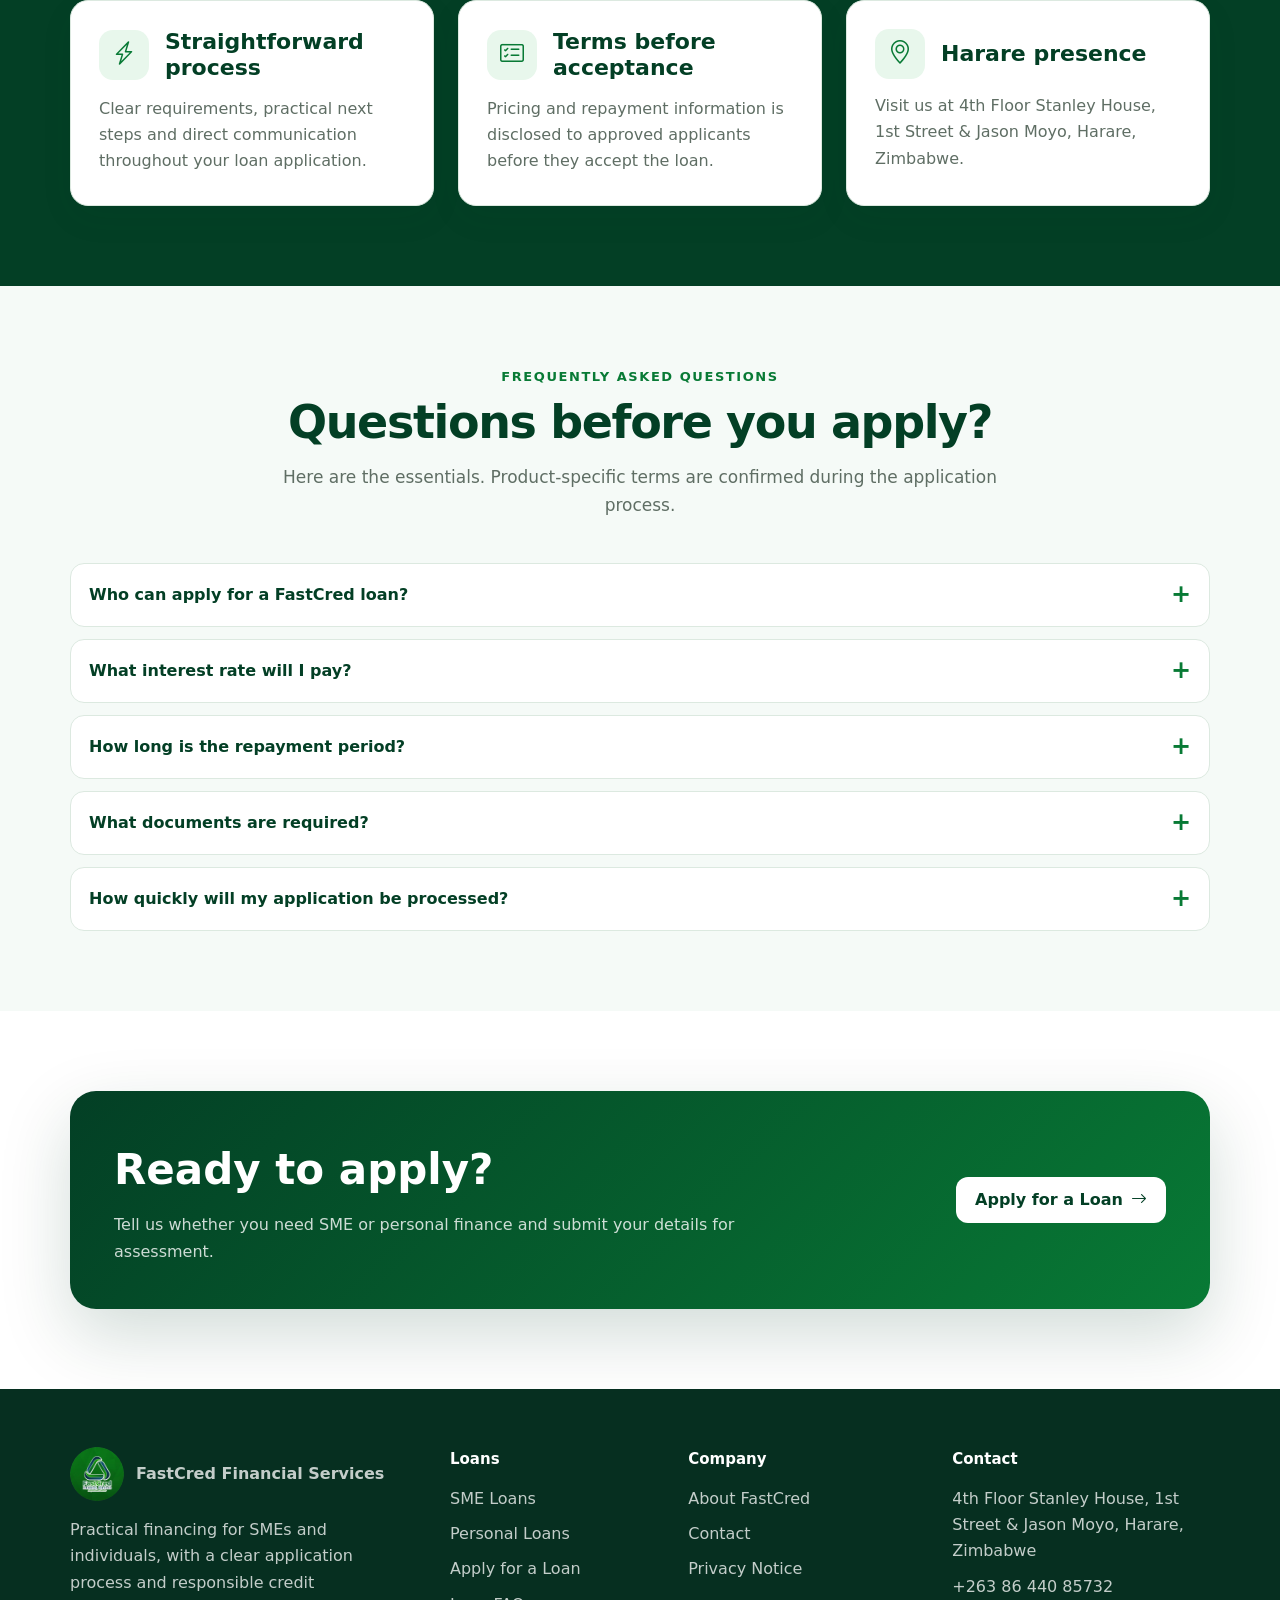
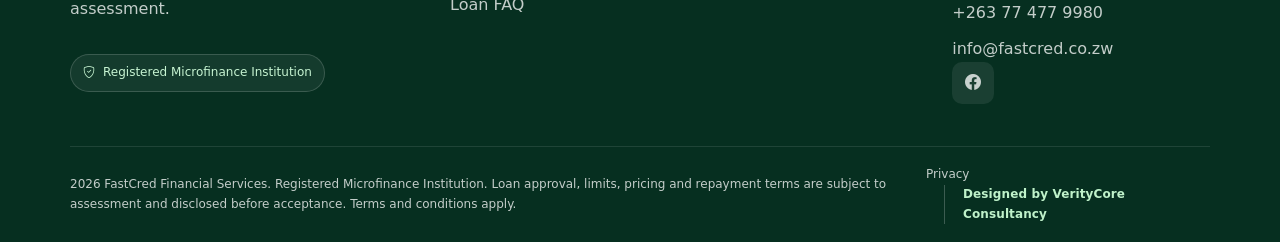
==== commit 933b9f3d: "Sharpen hero slides and clean encoded text" ====
--- a/index.html
+++ b/index.html
@@ -15,10 +15,10 @@
 <noscript><link href="assets/vendor/bootstrap-icons/bootstrap-icons.min.css" rel="stylesheet"/></noscript>
 <link href="assets/css/fastcred.css" rel="stylesheet"/>
 <link as="image" href="assets/img/hero-cash-exchange.webp" rel="preload" type="image/webp"/><script type="application/ld+json">{"@context":"https://schema.org","@type":["FinancialService","LocalBusiness"],"name":"FastCred Financial Services","url":"https://www.fastcred.co.zw","image":"https://www.fastcred.co.zw/assets/img/fastcred-og.webp","telephone":"+263 86 440 85732 / +263 77 477 9980","email":"info@fastcred.co.zw","address":{"@type":"PostalAddress","streetAddress":"4th Floor Stanley House, 1st Street & Jason Moyo","addressLocality":"Harare","addressCountry":"ZW"},"description":"Registered Microfinance Institution in Harare, Zimbabwe offering SME and personal loans."}</script><script type="application/ld+json">{"@context":"https://schema.org","@type":"FAQPage","mainEntity":[{"@type":"Question","name":"Who can apply for a FastCred loan?","acceptedAnswer":{"@type":"Answer","text":"FastCred offers loans to eligible SMEs and individuals in Zimbabwe. Every application is assessed against the applicable eligibility, affordability and documentation requirements."}},{"@type":"Question","name":"What interest rate will I pay?","acceptedAnswer":{"@type":"Answer","text":"Rates and fees depend on the loan product and credit assessment. FastCred discloses the applicable pricing and repayment terms before you accept a loan."}},{"@type":"Question","name":"How long is the repayment period?","acceptedAnswer":{"@type":"Answer","text":"Repayment periods vary by loan type and assessment. Your specific term and repayment schedule are confirmed before acceptance."}},{"@type":"Question","name":"What documents are required?","acceptedAnswer":{"@type":"Answer","text":"Requirements depend on whether you are applying as an individual or an SME. Typical applications require identification, proof of income or business cash flow, and supporting documents relevant to the assessment."}},{"@type":"Question","name":"How quickly will my application be processed?","acceptedAnswer":{"@type":"Answer","text":"Turnaround depends on the completeness of your application and the required credit checks. Submitting complete and accurate documents helps avoid delays."}}]}</script></head><body><a class="skip-link" href="#main">Skip to content</a><header class="site-header"><div class="container header-inner"><a aria-label="FastCred Financial Services home" class="brand" href="index.html"><img alt="FastCred Financial Services logo" height="52" src="assets/img/fastcred-logo-transparent.webp" width="52"/><span class="brand-copy"><span class="brand-name">FastCred Financial Services</span><span class="brand-status">Registered Microfinance Institution</span></span></a><nav aria-label="Primary navigation" class="nav"><ul class="nav-list"><li><a aria-current="page" href="index.html">Home</a></li><li><a href="loans.html">Loans</a></li><li><a href="about.html">About</a></li><li><a href="index.html#faq">FAQ</a></li><li><a href="contact.html">Contact</a></li></ul></nav><a class="btn btn-primary header-cta" href="apply.html">Apply for a Loan</a><button aria-expanded="false" aria-label="Open navigation menu" class="menu-toggle" type="button"><i aria-hidden="true" class="bi bi-list"></i></button></div></header><main id="main">
-<section aria-label="FastCred SME and personal loan services" class="hero"><div class="container hero-grid"><div><span class="eyebrow"><i aria-hidden="true" class="bi bi-shield-check"></i> Registered Microfinance Institution ÃƒÆ’Ã¢â‚¬Å¡Ãƒâ€šÃ‚Â· Harare</span><h1>Funding that helps you <span>move forward.</span></h1><p>FastCred helps businesses access working capital and offers personal, salary-based and SSB loans through a clear, responsible assessment process.</p><div class="hero-actions"><a class="btn btn-primary" href="apply.html">Apply for a Loan <i aria-hidden="true" class="bi bi-arrow-right"></i></a><a class="btn btn-outline" href="#eligibility">Check Eligibility</a></div><div class="trust-row"><span class="trust-item"><span class="trust-dot"></span> SME financing</span><span class="trust-item"><span class="trust-dot"></span> Personal loans</span><span class="trust-item"><span class="trust-dot"></span> Clear loan terms</span></div></div><aside aria-label="FastCred loan application process" class="loan-visual"><span class="mini-label">Simple loan journey</span><h2>From application to a clear decision</h2><div class="loan-path"><div class="loan-step"><span class="step-icon"><i aria-hidden="true" class="bi bi-pencil-square"></i></span><div><strong>1. Apply</strong><small>Tell us what you need and provide your details.</small></div></div><div class="loan-step"><span class="step-icon"><i aria-hidden="true" class="bi bi-file-earmark-check"></i></span><div><strong>2. Submit documents</strong><small>Provide the documents relevant to your application.</small></div></div><div class="loan-step"><span class="step-icon"><i aria-hidden="true" class="bi bi-search"></i></span><div><strong>3. Assessment</strong><small>We review eligibility, affordability and credit information.</small></div></div><div class="loan-step"><span class="step-icon"><i aria-hidden="true" class="bi bi-check2-circle"></i></span><div><strong>4. Offer &amp; decision</strong><small>Approved applicants receive the applicable terms before acceptance.</small></div></div></div><div class="visual-note">No guaranteed approvals. Loan terms are confirmed after assessment.</div></aside></div></section>
+<section aria-label="FastCred SME and personal loan services" class="hero"><div class="container hero-grid"><div><span class="eyebrow"><i aria-hidden="true" class="bi bi-shield-check"></i> Registered Microfinance Institution ÃƒÆ’Ã†â€™ÃƒÂ¢Ã¢â€šÂ¬Ã…Â¡ÃƒÆ’Ã¢â‚¬Å¡Ãƒâ€šÃ‚Â· Harare</span><h1>Funding that helps you <span>move forward.</span></h1><p>FastCred helps businesses access working capital and offers personal, salary-based and SSB loans through a clear, responsible assessment process.</p><div class="hero-actions"><a class="btn btn-primary" href="apply.html">Apply for a Loan <i aria-hidden="true" class="bi bi-arrow-right"></i></a><a class="btn btn-outline" href="#eligibility">Check Eligibility</a></div><div class="trust-row"><span class="trust-item"><span class="trust-dot"></span> SME financing</span><span class="trust-item"><span class="trust-dot"></span> Personal loans</span><span class="trust-item"><span class="trust-dot"></span> Clear loan terms</span></div></div><aside aria-label="FastCred loan application process" class="loan-visual"><span class="mini-label">Simple loan journey</span><h2>From application to a clear decision</h2><div class="loan-path"><div class="loan-step"><span class="step-icon"><i aria-hidden="true" class="bi bi-pencil-square"></i></span><div><strong>1. Apply</strong><small>Tell us what you need and provide your details.</small></div></div><div class="loan-step"><span class="step-icon"><i aria-hidden="true" class="bi bi-file-earmark-check"></i></span><div><strong>2. Submit documents</strong><small>Provide the documents relevant to your application.</small></div></div><div class="loan-step"><span class="step-icon"><i aria-hidden="true" class="bi bi-search"></i></span><div><strong>3. Assessment</strong><small>We review eligibility, affordability and credit information.</small></div></div><div class="loan-step"><span class="step-icon"><i aria-hidden="true" class="bi bi-check2-circle"></i></span><div><strong>4. Offer &amp; decision</strong><small>Approved applicants receive the applicable terms before acceptance.</small></div></div></div><div class="visual-note">No guaranteed approvals. Loan terms are confirmed after assessment.</div></aside></div></section>
 <section class="section"><div class="container"><div class="section-head center"><div class="section-kicker">Our loans</div><h2>Finance built around real needs</h2><p>Whether you are growing a business or managing a personal financial need, FastCred helps you apply for the right type of credit.</p></div><div class="cards-2"><article class="card"><span class="card-icon"><i aria-hidden="true" class="bi bi-shop"></i></span><h3>SME Loans</h3><p>Business financing for eligible small and medium enterprises that need working capital or support for practical growth needs.</p><ul class="feature-list"><li><i aria-hidden="true" class="bi bi-check-circle-fill"></i> Working capital needs</li><li><i aria-hidden="true" class="bi bi-check-circle-fill"></i> Business cash-flow assessment</li><li><i aria-hidden="true" class="bi bi-check-circle-fill"></i> Clear repayment terms before acceptance</li></ul><a class="card-link" href="sme-loans.html">Explore SME loans <i aria-hidden="true" class="bi bi-arrow-right"></i></a></article><article class="card"><span class="card-icon"><i aria-hidden="true" class="bi bi-person"></i></span><h3>Personal Loans</h3><p>Credit for eligible individuals, assessed responsibly against income, affordability and the required supporting documentation.</p><ul class="feature-list"><li><i aria-hidden="true" class="bi bi-check-circle-fill"></i> Individual applications</li><li><i aria-hidden="true" class="bi bi-check-circle-fill"></i> Affordability-based assessment</li><li><i aria-hidden="true" class="bi bi-check-circle-fill"></i> Transparent offer and repayment schedule</li></ul><a class="card-link" href="personal-loans.html">Explore personal loans <i aria-hidden="true" class="bi bi-arrow-right"></i></a></article></div></div></section>
 <section class="section section-soft"><div class="container"><div class="section-head center"><div class="section-kicker">How it works</div><h2>A straightforward application process</h2><p>We keep the process clear while applying responsible credit checks.</p></div><div class="process"><article class="process-step"><div class="process-title"><span aria-hidden="true" class="process-number">1</span><h3>Choose a loan</h3></div><p>Select SME or personal finance based on your needs.</p></article><article class="process-step"><div class="process-title"><span aria-hidden="true" class="process-number">2</span><h3>Complete the application</h3></div><p>Provide accurate contact, income or business information.</p></article><article class="process-step"><div class="process-title"><span aria-hidden="true" class="process-number">3</span><h3>Provide documents</h3></div><p>Submit the documents requested for the credit assessment.</p></article><article class="process-step"><div class="process-title"><span aria-hidden="true" class="process-number">4</span><h3>Review your offer</h3></div><p>If approved, review the disclosed pricing and repayment terms before accepting.</p></article></div></div></section>
 <section class="section" id="eligibility"><div class="container split"><div><div class="section-head"><div class="section-kicker">Eligibility</div><h2>Start with the basics</h2><p>Eligibility depends on the loan product and assessment. These are the main areas we will consider when reviewing your application.</p></div><div class="check-grid"><div class="check-item"><i aria-hidden="true" class="bi bi-person-check"></i><span>Valid applicant identification</span></div><div class="check-item"><i aria-hidden="true" class="bi bi-cash-stack"></i><span>Income or business cash flow</span></div><div class="check-item"><i aria-hidden="true" class="bi bi-folder-check"></i><span>Required supporting documents</span></div><div class="check-item"><i aria-hidden="true" class="bi bi-clipboard2-check"></i><span>Affordability / credit assessment</span></div></div></div><aside class="info-panel"><h3>Not sure where to start?</h3><p>Use the online application to tell us whether you are applying as an individual or an SME. FastCred can then advise which supporting documents are needed.</p><a class="btn btn-primary" href="apply.html">Check Eligibility</a></aside></div></section>
 <section class="section section-dark"><div class="container"><div class="section-head center"><div class="section-kicker">Why FastCred</div><h2>Clear credit. Practical support.</h2><p>FastCred focuses on straightforward communication, documented loan terms and financing that is assessed against the applicant's circumstances.</p></div><div class="cards-3"><article class="card"><span class="card-icon"><i aria-hidden="true" class="bi bi-lightning-charge"></i></span><h3>Straightforward process</h3><p>Clear requirements, practical next steps and direct communication throughout your loan application.</p></article><article class="card"><span class="card-icon"><i aria-hidden="true" class="bi bi-card-checklist"></i></span><h3>Terms before acceptance</h3><p>Pricing and repayment information is disclosed to approved applicants before they accept the loan.</p></article><article class="card"><span class="card-icon"><i aria-hidden="true" class="bi bi-geo-alt"></i></span><h3>Harare presence</h3><p>Visit us at 4th Floor Stanley House, 1st Street & Jason Moyo, Harare, Zimbabwe.</p></article></div></div></section>
 <section class="section section-soft" id="faq"><div class="container"><div class="section-head center"><div class="section-kicker">Frequently asked questions</div><h2>Questions before you apply?</h2><p>Here are the essentials. Product-specific terms are confirmed during the application process.</p></div><div class="faq"><details><summary>Who can apply for a FastCred loan?</summary><div class="answer">FastCred offers loans to eligible SMEs and individuals in Zimbabwe. Every application is assessed against the applicable eligibility, affordability and documentation requirements.</div></details><details><summary>What interest rate will I pay?</summary><div class="answer">Rates and fees depend on the loan product and credit assessment. FastCred discloses the applicable pricing and repayment terms before you accept a loan. Contact us for current terms.</div></details><details><summary>How long is the repayment period?</summary><div class="answer">Repayment periods vary by loan type and assessment. Your specific term and repayment schedule are confirmed before acceptance.</div></details><details><summary>What documents are required?</summary><div class="answer">Requirements depend on whether you are applying as an individual or an SME. Typical applications require identification, proof of income or business cash flow, and supporting documents relevant to the assessment.</div></details><details><summary>How quickly will my application be processed?</summary><div class="answer">Turnaround depends on the completeness of your application and the required credit checks. Submitting complete and accurate documents helps avoid delays.</div></details></div></div></section>
-<section class="section"><div class="container"><div class="cta-band"><div><h2>Ready to apply?</h2><p>Tell us whether you need SME or personal finance and submit your details for assessment.</p></div><a class="btn" href="apply.html">Apply for a Loan <i aria-hidden="true" class="bi bi-arrow-right"></i></a></div></div></section></main><footer class="site-footer"><div class="container"><div class="footer-grid"><div><a class="footer-brand" href="index.html"><img alt="FastCred Financial Services logo" height="54" src="assets/img/fastcred-logo-transparent.webp" width="54"/><strong>FastCred Financial Services</strong></a><p>Practical financing for SMEs and individuals, with a clear application process and responsible credit assessment.</p><span class="status-badge"><i aria-hidden="true" class="bi bi-shield-check"></i> Registered Microfinance Institution</span></div><div><h3>Loans</h3><ul><li><a href="sme-loans.html">SME Loans</a></li><li><a href="personal-loans.html">Personal Loans</a></li><li><a href="apply.html">Apply for a Loan</a></li><li><a href="index.html#faq">Loan FAQ</a></li></ul></div><div><h3>Company</h3><ul><li><a href="about.html">About FastCred</a></li><li><a href="contact.html">Contact</a></li><li><a href="privacy.html">Privacy Notice</a></li></ul></div><div><h3>Contact</h3><ul><li>4th Floor Stanley House, 1st Street & Jason Moyo, Harare, Zimbabwe</li><li><a href="tel:+2638644085732">+263 86 440 85732</a><br/><a href="tel:+263774779980">+263 77 477 9980</a></li><li><a href="mailto:info@fastcred.co.zw">info@fastcred.co.zw</a></li></ul><div aria-label="Social media" class="socials"><a aria-label="FastCred on Facebook" href="https://www.facebook.com/share/1ApMrbgxHn/?mibextid=wwXIfr" rel="noopener noreferrer" target="_blank"><i aria-hidden="true" class="bi bi-facebook"></i></a></div></div></div><div class="footer-bottom"><div class="disclaimer">ÃƒÆ’Ã¢â‚¬Å¡Ãƒâ€šÃ‚Â© <span data-year=""></span> FastCred Financial Services. Registered Microfinance Institution. Loan approval, limits, pricing and repayment terms are subject to assessment and disclosed before acceptance. Terms and conditions apply.</div><div><a href="privacy.html">Privacy</a></div></div></div></footer><script defer="" src="assets/js/fastcred.js?v=20260907"></script></body></html>+<section class="section"><div class="container"><div class="cta-band"><div><h2>Ready to apply?</h2><p>Tell us whether you need SME or personal finance and submit your details for assessment.</p></div><a class="btn" href="apply.html">Apply for a Loan <i aria-hidden="true" class="bi bi-arrow-right"></i></a></div></div></section></main><footer class="site-footer"><div class="container"><div class="footer-grid"><div><a class="footer-brand" href="index.html"><img alt="FastCred Financial Services logo" height="54" src="assets/img/fastcred-logo-transparent.webp" width="54"/><strong>FastCred Financial Services</strong></a><p>Practical financing for SMEs and individuals, with a clear application process and responsible credit assessment.</p><span class="status-badge"><i aria-hidden="true" class="bi bi-shield-check"></i> Registered Microfinance Institution</span></div><div><h3>Loans</h3><ul><li><a href="sme-loans.html">SME Loans</a></li><li><a href="personal-loans.html">Personal Loans</a></li><li><a href="apply.html">Apply for a Loan</a></li><li><a href="index.html#faq">Loan FAQ</a></li></ul></div><div><h3>Company</h3><ul><li><a href="about.html">About FastCred</a></li><li><a href="contact.html">Contact</a></li><li><a href="privacy.html">Privacy Notice</a></li></ul></div><div><h3>Contact</h3><ul><li>4th Floor Stanley House, 1st Street & Jason Moyo, Harare, Zimbabwe</li><li><a href="tel:+2638644085732">+263 86 440 85732</a><br/><a href="tel:+263774779980">+263 77 477 9980</a></li><li><a href="mailto:info@fastcred.co.zw">info@fastcred.co.zw</a></li></ul><div aria-label="Social media" class="socials"><a aria-label="FastCred on Facebook" href="https://www.facebook.com/share/1ApMrbgxHn/?mibextid=wwXIfr" rel="noopener noreferrer" target="_blank"><i aria-hidden="true" class="bi bi-facebook"></i></a></div></div></div><div class="footer-bottom"><div class="disclaimer">ÃƒÆ’Ã†â€™ÃƒÂ¢Ã¢â€šÂ¬Ã…Â¡ÃƒÆ’Ã¢â‚¬Å¡Ãƒâ€šÃ‚Â© <span data-year=""></span> FastCred Financial Services. Registered Microfinance Institution. Loan approval, limits, pricing and repayment terms are subject to assessment and disclosed before acceptance. Terms and conditions apply.</div><div><a href="privacy.html">Privacy</a></div></div></div></footer><script defer="" src="assets/js/fastcred.js?v=20260908"></script></body></html>
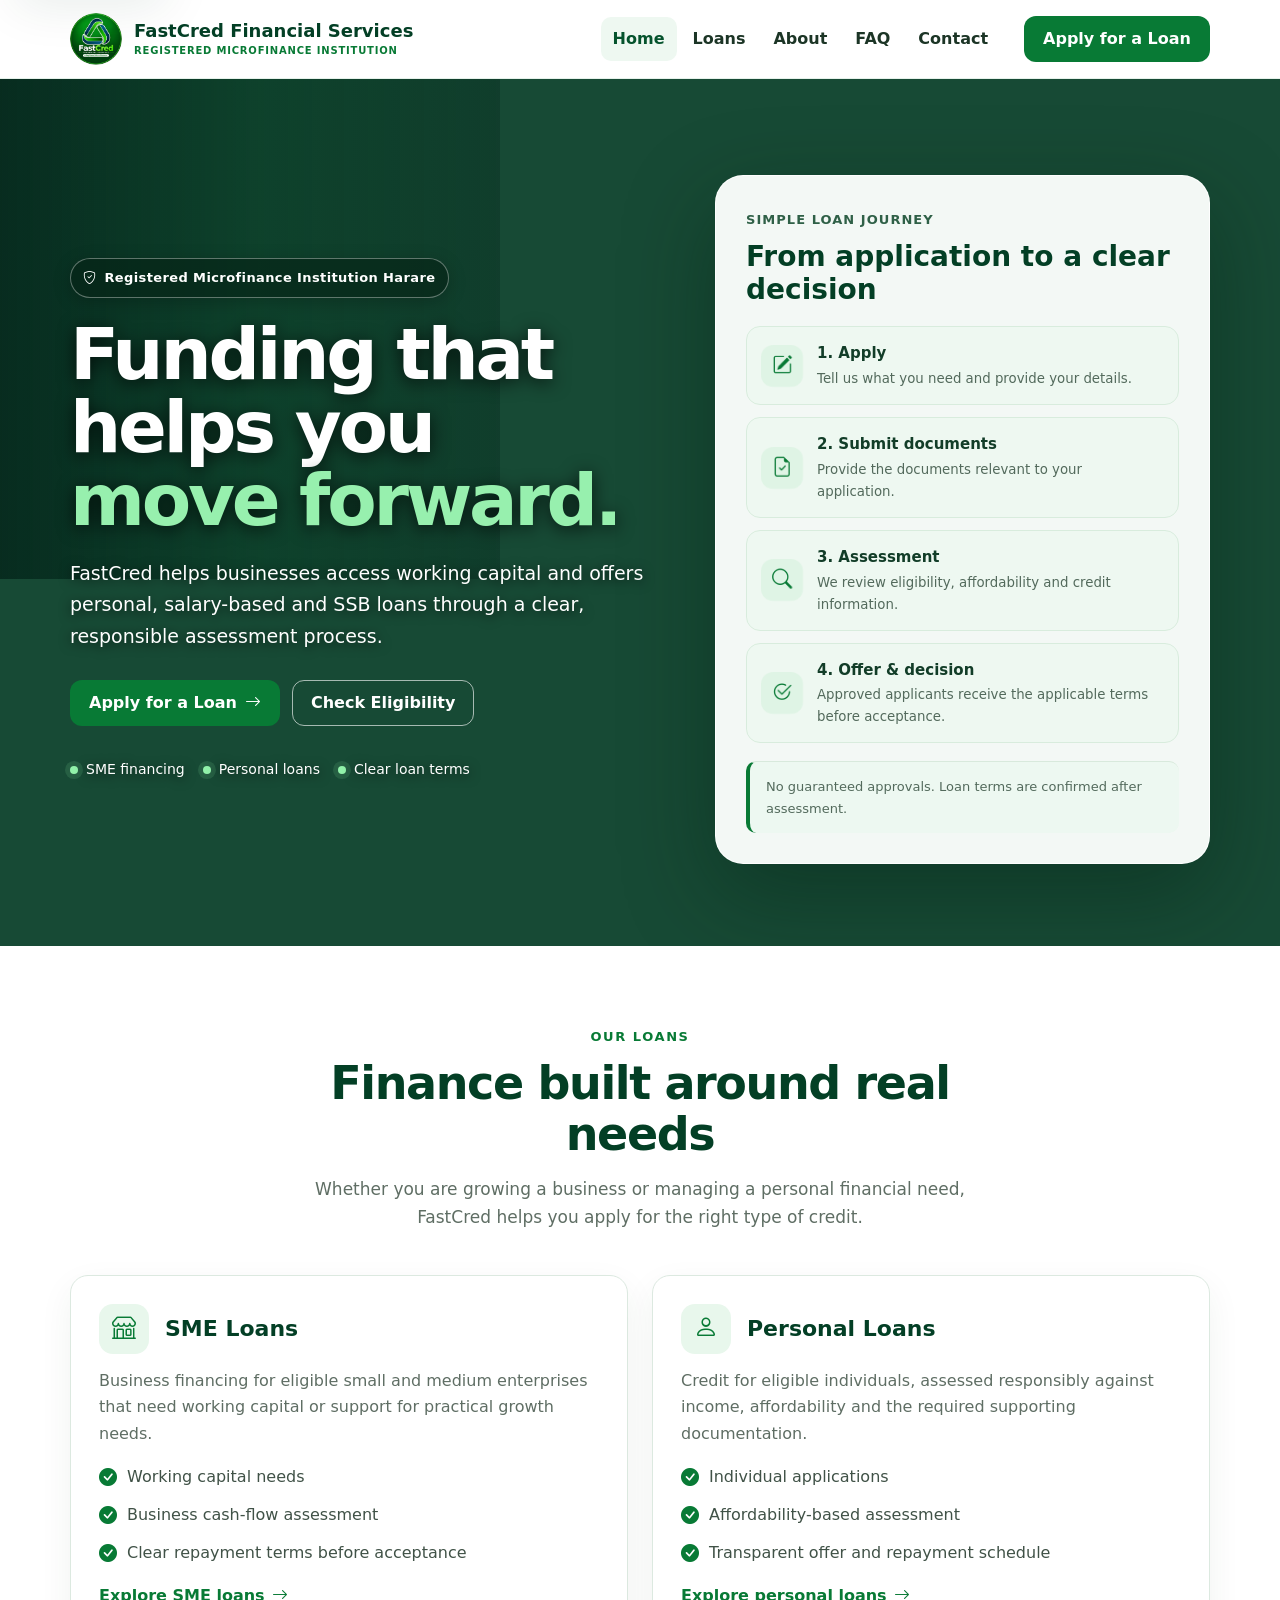
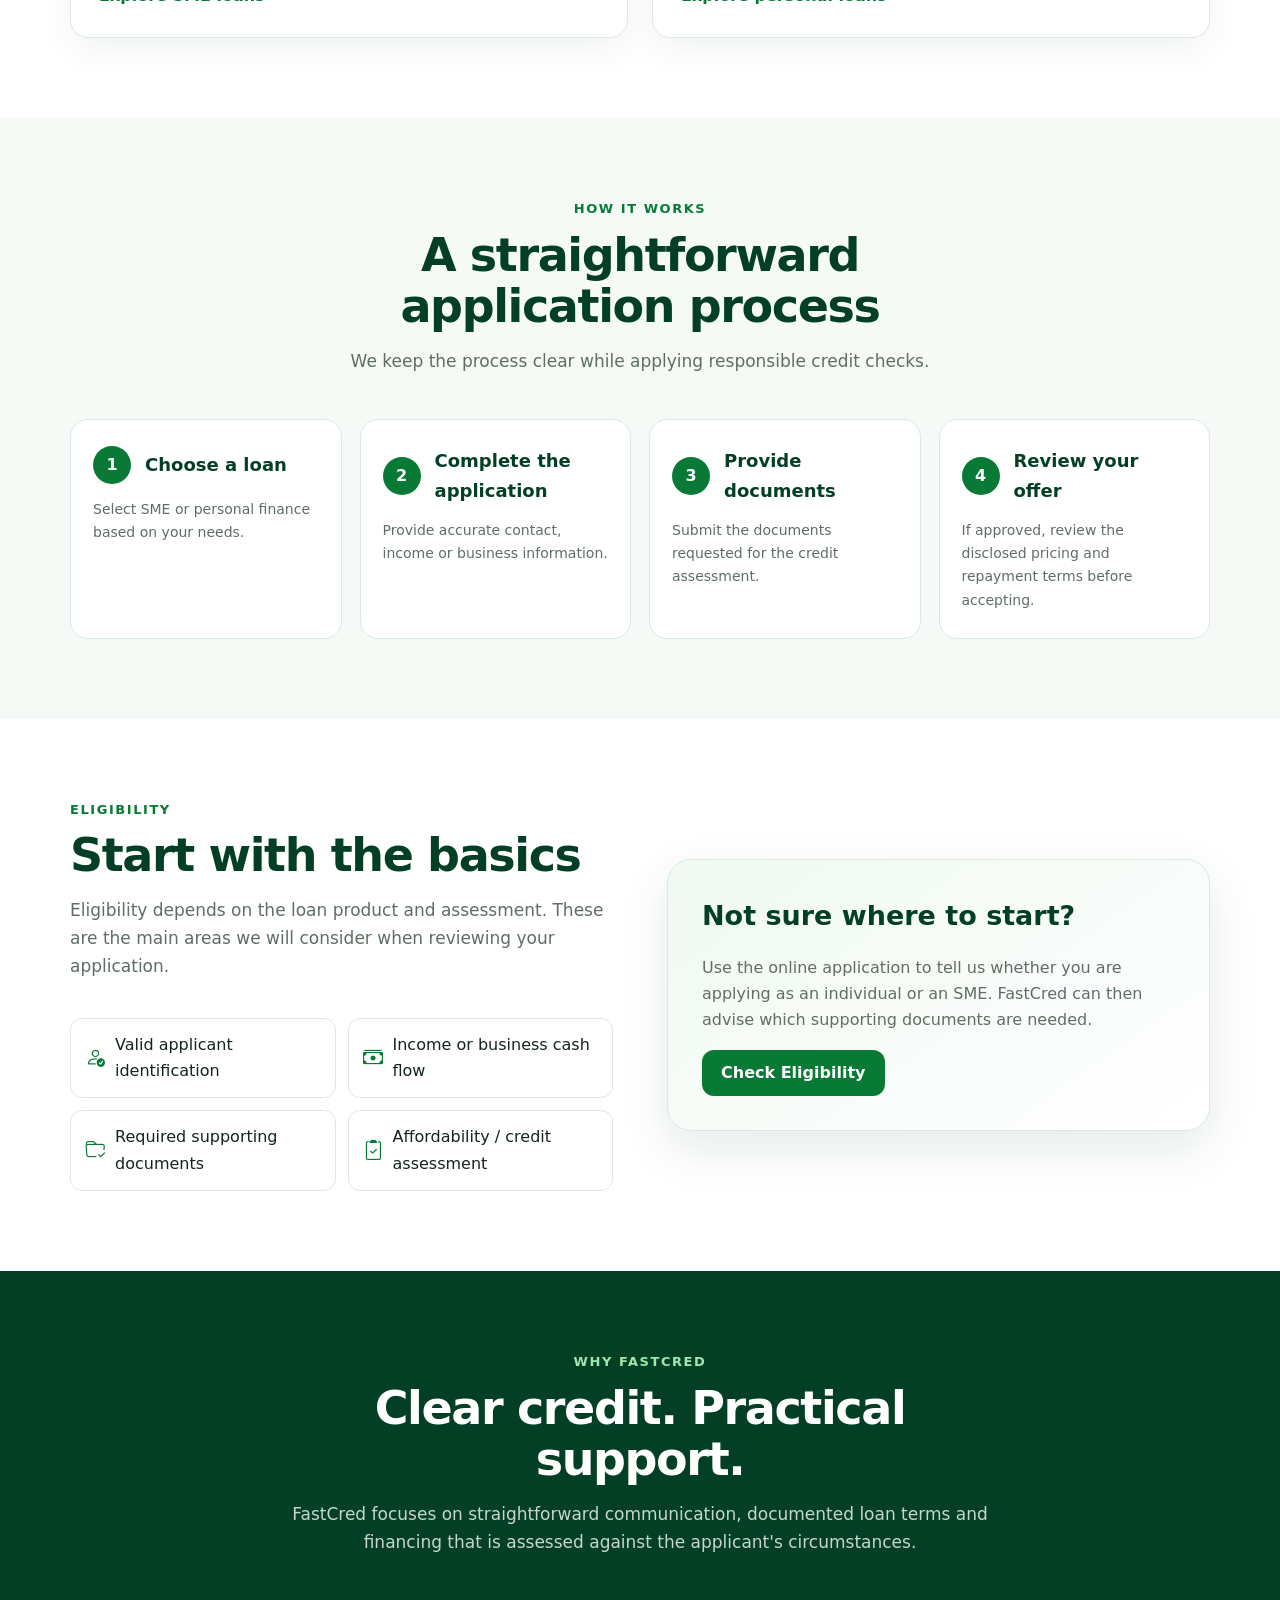
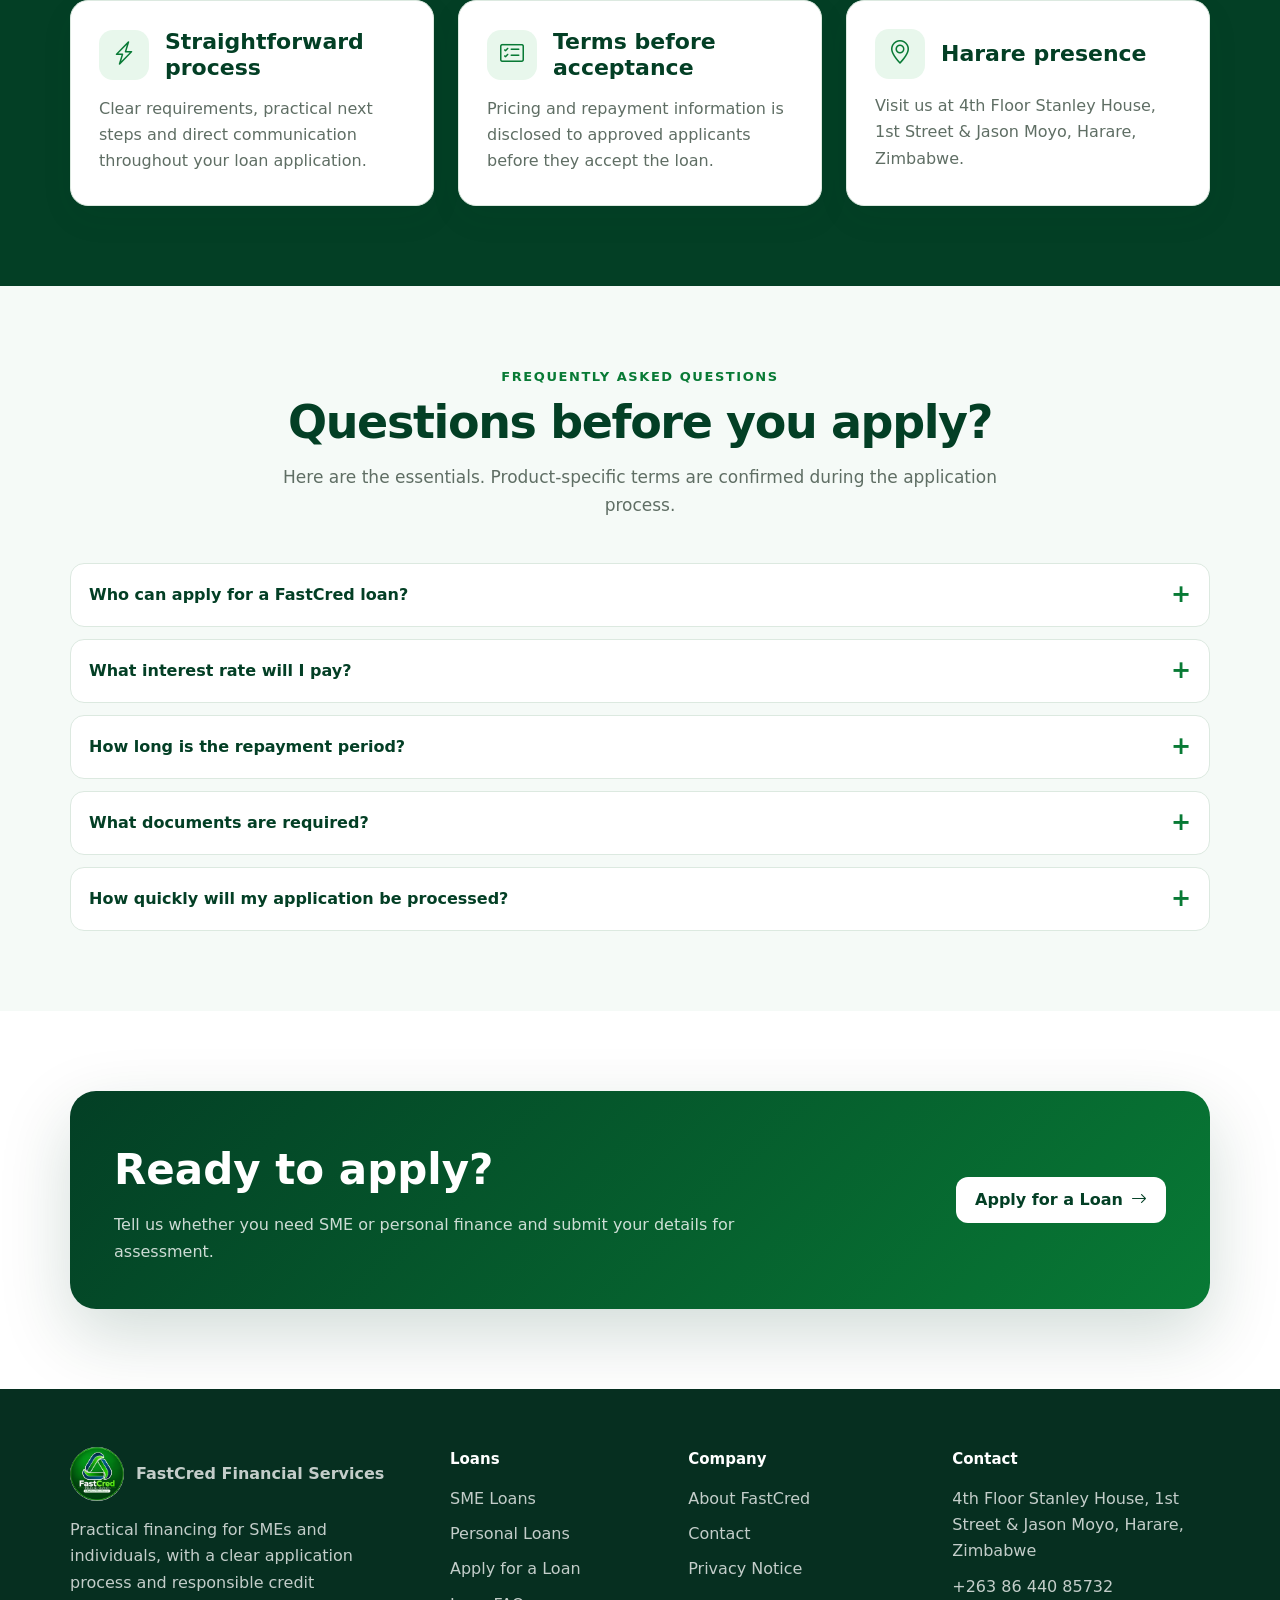
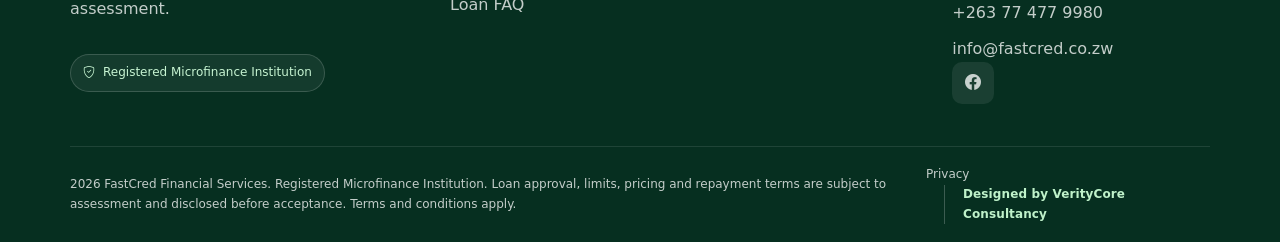
==== commit f5c584ec: "Use original high resolution hero and optimized branding" ====
--- a/index.html
+++ b/index.html
@@ -10,15 +10,15 @@
 <meta content="website" property="og:type"/><meta content="FastCred Financial Services | Working Capital and Personal Loans in Harare" property="og:title"/><meta content="FastCred Financial Services provides working capital, business, personal, salary-based and SSB loans in Harare, Zimbabwe. Apply online today." property="og:description"/><meta content="https://www.fastcred.co.zw" property="og:url"/><meta content="https://www.fastcred.co.zw/assets/img/fastcred-og.webp" property="og:image"/>
 <meta content="summary_large_image" name="twitter:card"/><meta content="FastCred Financial Services | Working Capital and Personal Loans in Harare" name="twitter:title"/><meta content="FastCred Financial Services provides working capital, business, personal, salary-based and SSB loans in Harare, Zimbabwe. Apply online today." name="twitter:description"/><meta content="https://www.fastcred.co.zw/assets/img/fastcred-og.webp" name="twitter:image"/>
 <link href="assets/img/favicon.png" rel="icon"/><link href="assets/img/apple-touch-icon.png" rel="apple-touch-icon"/>
-<link as="image" href="assets/img/fastcred-logo-transparent.webp" rel="preload" type="image/webp"/>
+<link as="image" href="assets/img/fastcred-logo-transparent.png" rel="preload" type="image/webp"/>
 <link as="style" href="assets/vendor/bootstrap-icons/bootstrap-icons.min.css" onload="this.onload=null;this.rel='stylesheet'" rel="preload"/>
 <noscript><link href="assets/vendor/bootstrap-icons/bootstrap-icons.min.css" rel="stylesheet"/></noscript>
 <link href="assets/css/fastcred.css" rel="stylesheet"/>
-<link as="image" href="assets/img/hero-cash-exchange.webp" rel="preload" type="image/webp"/><script type="application/ld+json">{"@context":"https://schema.org","@type":["FinancialService","LocalBusiness"],"name":"FastCred Financial Services","url":"https://www.fastcred.co.zw","image":"https://www.fastcred.co.zw/assets/img/fastcred-og.webp","telephone":"+263 86 440 85732 / +263 77 477 9980","email":"info@fastcred.co.zw","address":{"@type":"PostalAddress","streetAddress":"4th Floor Stanley House, 1st Street & Jason Moyo","addressLocality":"Harare","addressCountry":"ZW"},"description":"Registered Microfinance Institution in Harare, Zimbabwe offering SME and personal loans."}</script><script type="application/ld+json">{"@context":"https://schema.org","@type":"FAQPage","mainEntity":[{"@type":"Question","name":"Who can apply for a FastCred loan?","acceptedAnswer":{"@type":"Answer","text":"FastCred offers loans to eligible SMEs and individuals in Zimbabwe. Every application is assessed against the applicable eligibility, affordability and documentation requirements."}},{"@type":"Question","name":"What interest rate will I pay?","acceptedAnswer":{"@type":"Answer","text":"Rates and fees depend on the loan product and credit assessment. FastCred discloses the applicable pricing and repayment terms before you accept a loan."}},{"@type":"Question","name":"How long is the repayment period?","acceptedAnswer":{"@type":"Answer","text":"Repayment periods vary by loan type and assessment. Your specific term and repayment schedule are confirmed before acceptance."}},{"@type":"Question","name":"What documents are required?","acceptedAnswer":{"@type":"Answer","text":"Requirements depend on whether you are applying as an individual or an SME. Typical applications require identification, proof of income or business cash flow, and supporting documents relevant to the assessment."}},{"@type":"Question","name":"How quickly will my application be processed?","acceptedAnswer":{"@type":"Answer","text":"Turnaround depends on the completeness of your application and the required credit checks. Submitting complete and accurate documents helps avoid delays."}}]}</script></head><body><a class="skip-link" href="#main">Skip to content</a><header class="site-header"><div class="container header-inner"><a aria-label="FastCred Financial Services home" class="brand" href="index.html"><img alt="FastCred Financial Services logo" height="52" src="assets/img/fastcred-logo-transparent.webp" width="52"/><span class="brand-copy"><span class="brand-name">FastCred Financial Services</span><span class="brand-status">Registered Microfinance Institution</span></span></a><nav aria-label="Primary navigation" class="nav"><ul class="nav-list"><li><a aria-current="page" href="index.html">Home</a></li><li><a href="loans.html">Loans</a></li><li><a href="about.html">About</a></li><li><a href="index.html#faq">FAQ</a></li><li><a href="contact.html">Contact</a></li></ul></nav><a class="btn btn-primary header-cta" href="apply.html">Apply for a Loan</a><button aria-expanded="false" aria-label="Open navigation menu" class="menu-toggle" type="button"><i aria-hidden="true" class="bi bi-list"></i></button></div></header><main id="main">
-<section aria-label="FastCred SME and personal loan services" class="hero"><div class="container hero-grid"><div><span class="eyebrow"><i aria-hidden="true" class="bi bi-shield-check"></i> Registered Microfinance Institution ÃƒÆ’Ã†â€™ÃƒÂ¢Ã¢â€šÂ¬Ã…Â¡ÃƒÆ’Ã¢â‚¬Å¡Ãƒâ€šÃ‚Â· Harare</span><h1>Funding that helps you <span>move forward.</span></h1><p>FastCred helps businesses access working capital and offers personal, salary-based and SSB loans through a clear, responsible assessment process.</p><div class="hero-actions"><a class="btn btn-primary" href="apply.html">Apply for a Loan <i aria-hidden="true" class="bi bi-arrow-right"></i></a><a class="btn btn-outline" href="#eligibility">Check Eligibility</a></div><div class="trust-row"><span class="trust-item"><span class="trust-dot"></span> SME financing</span><span class="trust-item"><span class="trust-dot"></span> Personal loans</span><span class="trust-item"><span class="trust-dot"></span> Clear loan terms</span></div></div><aside aria-label="FastCred loan application process" class="loan-visual"><span class="mini-label">Simple loan journey</span><h2>From application to a clear decision</h2><div class="loan-path"><div class="loan-step"><span class="step-icon"><i aria-hidden="true" class="bi bi-pencil-square"></i></span><div><strong>1. Apply</strong><small>Tell us what you need and provide your details.</small></div></div><div class="loan-step"><span class="step-icon"><i aria-hidden="true" class="bi bi-file-earmark-check"></i></span><div><strong>2. Submit documents</strong><small>Provide the documents relevant to your application.</small></div></div><div class="loan-step"><span class="step-icon"><i aria-hidden="true" class="bi bi-search"></i></span><div><strong>3. Assessment</strong><small>We review eligibility, affordability and credit information.</small></div></div><div class="loan-step"><span class="step-icon"><i aria-hidden="true" class="bi bi-check2-circle"></i></span><div><strong>4. Offer &amp; decision</strong><small>Approved applicants receive the applicable terms before acceptance.</small></div></div></div><div class="visual-note">No guaranteed approvals. Loan terms are confirmed after assessment.</div></aside></div></section>
+<link as="image" href="assets/img/hero.png" rel="preload" type="image/webp"/><script type="application/ld+json">{"@context":"https://schema.org","@type":["FinancialService","LocalBusiness"],"name":"FastCred Financial Services","url":"https://www.fastcred.co.zw","image":"https://www.fastcred.co.zw/assets/img/fastcred-og.webp","telephone":"+263 86 440 85732 / +263 77 477 9980","email":"info@fastcred.co.zw","address":{"@type":"PostalAddress","streetAddress":"4th Floor Stanley House, 1st Street & Jason Moyo","addressLocality":"Harare","addressCountry":"ZW"},"description":"Registered Microfinance Institution in Harare, Zimbabwe offering SME and personal loans."}</script><script type="application/ld+json">{"@context":"https://schema.org","@type":"FAQPage","mainEntity":[{"@type":"Question","name":"Who can apply for a FastCred loan?","acceptedAnswer":{"@type":"Answer","text":"FastCred offers loans to eligible SMEs and individuals in Zimbabwe. Every application is assessed against the applicable eligibility, affordability and documentation requirements."}},{"@type":"Question","name":"What interest rate will I pay?","acceptedAnswer":{"@type":"Answer","text":"Rates and fees depend on the loan product and credit assessment. FastCred discloses the applicable pricing and repayment terms before you accept a loan."}},{"@type":"Question","name":"How long is the repayment period?","acceptedAnswer":{"@type":"Answer","text":"Repayment periods vary by loan type and assessment. Your specific term and repayment schedule are confirmed before acceptance."}},{"@type":"Question","name":"What documents are required?","acceptedAnswer":{"@type":"Answer","text":"Requirements depend on whether you are applying as an individual or an SME. Typical applications require identification, proof of income or business cash flow, and supporting documents relevant to the assessment."}},{"@type":"Question","name":"How quickly will my application be processed?","acceptedAnswer":{"@type":"Answer","text":"Turnaround depends on the completeness of your application and the required credit checks. Submitting complete and accurate documents helps avoid delays."}}]}</script></head><body><a class="skip-link" href="#main">Skip to content</a><header class="site-header"><div class="container header-inner"><a aria-label="FastCred Financial Services home" class="brand" href="index.html"><img alt="FastCred Financial Services logo" height="52" src="assets/img/fastcred-logo-transparent.png" width="52"/><span class="brand-copy"><span class="brand-name">FastCred Financial Services</span><span class="brand-status">Registered Microfinance Institution</span></span></a><nav aria-label="Primary navigation" class="nav"><ul class="nav-list"><li><a aria-current="page" href="index.html">Home</a></li><li><a href="loans.html">Loans</a></li><li><a href="about.html">About</a></li><li><a href="index.html#faq">FAQ</a></li><li><a href="contact.html">Contact</a></li></ul></nav><a class="btn btn-primary header-cta" href="apply.html">Apply for a Loan</a><button aria-expanded="false" aria-label="Open navigation menu" class="menu-toggle" type="button"><i aria-hidden="true" class="bi bi-list"></i></button></div></header><main id="main">
+<section aria-label="FastCred SME and personal loan services" class="hero"><div class="container hero-grid"><div><span class="eyebrow"><i aria-hidden="true" class="bi bi-shield-check"></i> Registered Microfinance Institution ÃƒÆ’Ã†â€™Ãƒâ€ Ã¢â‚¬â„¢ÃƒÆ’Ã¢â‚¬Â ÃƒÂ¢Ã¢â€šÂ¬Ã¢â€žÂ¢ÃƒÆ’Ã†â€™ÃƒÂ¢Ã¢â€šÂ¬Ã‚Â ÃƒÆ’Ã‚Â¢ÃƒÂ¢Ã¢â‚¬Å¡Ã‚Â¬ÃƒÂ¢Ã¢â‚¬Å¾Ã‚Â¢ÃƒÆ’Ã†â€™Ãƒâ€ Ã¢â‚¬â„¢ÃƒÆ’Ã¢â‚¬Å¡Ãƒâ€šÃ‚Â¢ÃƒÆ’Ã†â€™Ãƒâ€šÃ‚Â¢ÃƒÆ’Ã‚Â¢ÃƒÂ¢Ã¢â‚¬Å¡Ã‚Â¬Ãƒâ€¦Ã‚Â¡ÃƒÆ’Ã¢â‚¬Å¡Ãƒâ€šÃ‚Â¬ÃƒÆ’Ã†â€™ÃƒÂ¢Ã¢â€šÂ¬Ã‚Â¦ÃƒÆ’Ã¢â‚¬Å¡Ãƒâ€šÃ‚Â¡ÃƒÆ’Ã†â€™Ãƒâ€ Ã¢â‚¬â„¢ÃƒÆ’Ã¢â‚¬Â ÃƒÂ¢Ã¢â€šÂ¬Ã¢â€žÂ¢ÃƒÆ’Ã†â€™Ãƒâ€šÃ‚Â¢ÃƒÆ’Ã‚Â¢ÃƒÂ¢Ã¢â€šÂ¬Ã…Â¡Ãƒâ€šÃ‚Â¬ÃƒÆ’Ã¢â‚¬Â¦Ãƒâ€šÃ‚Â¡ÃƒÆ’Ã†â€™Ãƒâ€ Ã¢â‚¬â„¢ÃƒÆ’Ã‚Â¢ÃƒÂ¢Ã¢â‚¬Å¡Ã‚Â¬Ãƒâ€¦Ã‚Â¡ÃƒÆ’Ã†â€™ÃƒÂ¢Ã¢â€šÂ¬Ã…Â¡ÃƒÆ’Ã¢â‚¬Å¡Ãƒâ€šÃ‚Â· Harare</span><h1>Funding that helps you <span>move forward.</span></h1><p>FastCred helps businesses access working capital and offers personal, salary-based and SSB loans through a clear, responsible assessment process.</p><div class="hero-actions"><a class="btn btn-primary" href="apply.html">Apply for a Loan <i aria-hidden="true" class="bi bi-arrow-right"></i></a><a class="btn btn-outline" href="#eligibility">Check Eligibility</a></div><div class="trust-row"><span class="trust-item"><span class="trust-dot"></span> SME financing</span><span class="trust-item"><span class="trust-dot"></span> Personal loans</span><span class="trust-item"><span class="trust-dot"></span> Clear loan terms</span></div></div><aside aria-label="FastCred loan application process" class="loan-visual"><span class="mini-label">Simple loan journey</span><h2>From application to a clear decision</h2><div class="loan-path"><div class="loan-step"><span class="step-icon"><i aria-hidden="true" class="bi bi-pencil-square"></i></span><div><strong>1. Apply</strong><small>Tell us what you need and provide your details.</small></div></div><div class="loan-step"><span class="step-icon"><i aria-hidden="true" class="bi bi-file-earmark-check"></i></span><div><strong>2. Submit documents</strong><small>Provide the documents relevant to your application.</small></div></div><div class="loan-step"><span class="step-icon"><i aria-hidden="true" class="bi bi-search"></i></span><div><strong>3. Assessment</strong><small>We review eligibility, affordability and credit information.</small></div></div><div class="loan-step"><span class="step-icon"><i aria-hidden="true" class="bi bi-check2-circle"></i></span><div><strong>4. Offer &amp; decision</strong><small>Approved applicants receive the applicable terms before acceptance.</small></div></div></div><div class="visual-note">No guaranteed approvals. Loan terms are confirmed after assessment.</div></aside></div></section>
 <section class="section"><div class="container"><div class="section-head center"><div class="section-kicker">Our loans</div><h2>Finance built around real needs</h2><p>Whether you are growing a business or managing a personal financial need, FastCred helps you apply for the right type of credit.</p></div><div class="cards-2"><article class="card"><span class="card-icon"><i aria-hidden="true" class="bi bi-shop"></i></span><h3>SME Loans</h3><p>Business financing for eligible small and medium enterprises that need working capital or support for practical growth needs.</p><ul class="feature-list"><li><i aria-hidden="true" class="bi bi-check-circle-fill"></i> Working capital needs</li><li><i aria-hidden="true" class="bi bi-check-circle-fill"></i> Business cash-flow assessment</li><li><i aria-hidden="true" class="bi bi-check-circle-fill"></i> Clear repayment terms before acceptance</li></ul><a class="card-link" href="sme-loans.html">Explore SME loans <i aria-hidden="true" class="bi bi-arrow-right"></i></a></article><article class="card"><span class="card-icon"><i aria-hidden="true" class="bi bi-person"></i></span><h3>Personal Loans</h3><p>Credit for eligible individuals, assessed responsibly against income, affordability and the required supporting documentation.</p><ul class="feature-list"><li><i aria-hidden="true" class="bi bi-check-circle-fill"></i> Individual applications</li><li><i aria-hidden="true" class="bi bi-check-circle-fill"></i> Affordability-based assessment</li><li><i aria-hidden="true" class="bi bi-check-circle-fill"></i> Transparent offer and repayment schedule</li></ul><a class="card-link" href="personal-loans.html">Explore personal loans <i aria-hidden="true" class="bi bi-arrow-right"></i></a></article></div></div></section>
 <section class="section section-soft"><div class="container"><div class="section-head center"><div class="section-kicker">How it works</div><h2>A straightforward application process</h2><p>We keep the process clear while applying responsible credit checks.</p></div><div class="process"><article class="process-step"><div class="process-title"><span aria-hidden="true" class="process-number">1</span><h3>Choose a loan</h3></div><p>Select SME or personal finance based on your needs.</p></article><article class="process-step"><div class="process-title"><span aria-hidden="true" class="process-number">2</span><h3>Complete the application</h3></div><p>Provide accurate contact, income or business information.</p></article><article class="process-step"><div class="process-title"><span aria-hidden="true" class="process-number">3</span><h3>Provide documents</h3></div><p>Submit the documents requested for the credit assessment.</p></article><article class="process-step"><div class="process-title"><span aria-hidden="true" class="process-number">4</span><h3>Review your offer</h3></div><p>If approved, review the disclosed pricing and repayment terms before accepting.</p></article></div></div></section>
 <section class="section" id="eligibility"><div class="container split"><div><div class="section-head"><div class="section-kicker">Eligibility</div><h2>Start with the basics</h2><p>Eligibility depends on the loan product and assessment. These are the main areas we will consider when reviewing your application.</p></div><div class="check-grid"><div class="check-item"><i aria-hidden="true" class="bi bi-person-check"></i><span>Valid applicant identification</span></div><div class="check-item"><i aria-hidden="true" class="bi bi-cash-stack"></i><span>Income or business cash flow</span></div><div class="check-item"><i aria-hidden="true" class="bi bi-folder-check"></i><span>Required supporting documents</span></div><div class="check-item"><i aria-hidden="true" class="bi bi-clipboard2-check"></i><span>Affordability / credit assessment</span></div></div></div><aside class="info-panel"><h3>Not sure where to start?</h3><p>Use the online application to tell us whether you are applying as an individual or an SME. FastCred can then advise which supporting documents are needed.</p><a class="btn btn-primary" href="apply.html">Check Eligibility</a></aside></div></section>
 <section class="section section-dark"><div class="container"><div class="section-head center"><div class="section-kicker">Why FastCred</div><h2>Clear credit. Practical support.</h2><p>FastCred focuses on straightforward communication, documented loan terms and financing that is assessed against the applicant's circumstances.</p></div><div class="cards-3"><article class="card"><span class="card-icon"><i aria-hidden="true" class="bi bi-lightning-charge"></i></span><h3>Straightforward process</h3><p>Clear requirements, practical next steps and direct communication throughout your loan application.</p></article><article class="card"><span class="card-icon"><i aria-hidden="true" class="bi bi-card-checklist"></i></span><h3>Terms before acceptance</h3><p>Pricing and repayment information is disclosed to approved applicants before they accept the loan.</p></article><article class="card"><span class="card-icon"><i aria-hidden="true" class="bi bi-geo-alt"></i></span><h3>Harare presence</h3><p>Visit us at 4th Floor Stanley House, 1st Street & Jason Moyo, Harare, Zimbabwe.</p></article></div></div></section>
 <section class="section section-soft" id="faq"><div class="container"><div class="section-head center"><div class="section-kicker">Frequently asked questions</div><h2>Questions before you apply?</h2><p>Here are the essentials. Product-specific terms are confirmed during the application process.</p></div><div class="faq"><details><summary>Who can apply for a FastCred loan?</summary><div class="answer">FastCred offers loans to eligible SMEs and individuals in Zimbabwe. Every application is assessed against the applicable eligibility, affordability and documentation requirements.</div></details><details><summary>What interest rate will I pay?</summary><div class="answer">Rates and fees depend on the loan product and credit assessment. FastCred discloses the applicable pricing and repayment terms before you accept a loan. Contact us for current terms.</div></details><details><summary>How long is the repayment period?</summary><div class="answer">Repayment periods vary by loan type and assessment. Your specific term and repayment schedule are confirmed before acceptance.</div></details><details><summary>What documents are required?</summary><div class="answer">Requirements depend on whether you are applying as an individual or an SME. Typical applications require identification, proof of income or business cash flow, and supporting documents relevant to the assessment.</div></details><details><summary>How quickly will my application be processed?</summary><div class="answer">Turnaround depends on the completeness of your application and the required credit checks. Submitting complete and accurate documents helps avoid delays.</div></details></div></div></section>
-<section class="section"><div class="container"><div class="cta-band"><div><h2>Ready to apply?</h2><p>Tell us whether you need SME or personal finance and submit your details for assessment.</p></div><a class="btn" href="apply.html">Apply for a Loan <i aria-hidden="true" class="bi bi-arrow-right"></i></a></div></div></section></main><footer class="site-footer"><div class="container"><div class="footer-grid"><div><a class="footer-brand" href="index.html"><img alt="FastCred Financial Services logo" height="54" src="assets/img/fastcred-logo-transparent.webp" width="54"/><strong>FastCred Financial Services</strong></a><p>Practical financing for SMEs and individuals, with a clear application process and responsible credit assessment.</p><span class="status-badge"><i aria-hidden="true" class="bi bi-shield-check"></i> Registered Microfinance Institution</span></div><div><h3>Loans</h3><ul><li><a href="sme-loans.html">SME Loans</a></li><li><a href="personal-loans.html">Personal Loans</a></li><li><a href="apply.html">Apply for a Loan</a></li><li><a href="index.html#faq">Loan FAQ</a></li></ul></div><div><h3>Company</h3><ul><li><a href="about.html">About FastCred</a></li><li><a href="contact.html">Contact</a></li><li><a href="privacy.html">Privacy Notice</a></li></ul></div><div><h3>Contact</h3><ul><li>4th Floor Stanley House, 1st Street & Jason Moyo, Harare, Zimbabwe</li><li><a href="tel:+2638644085732">+263 86 440 85732</a><br/><a href="tel:+263774779980">+263 77 477 9980</a></li><li><a href="mailto:info@fastcred.co.zw">info@fastcred.co.zw</a></li></ul><div aria-label="Social media" class="socials"><a aria-label="FastCred on Facebook" href="https://www.facebook.com/share/1ApMrbgxHn/?mibextid=wwXIfr" rel="noopener noreferrer" target="_blank"><i aria-hidden="true" class="bi bi-facebook"></i></a></div></div></div><div class="footer-bottom"><div class="disclaimer">ÃƒÆ’Ã†â€™ÃƒÂ¢Ã¢â€šÂ¬Ã…Â¡ÃƒÆ’Ã¢â‚¬Å¡Ãƒâ€šÃ‚Â© <span data-year=""></span> FastCred Financial Services. Registered Microfinance Institution. Loan approval, limits, pricing and repayment terms are subject to assessment and disclosed before acceptance. Terms and conditions apply.</div><div><a href="privacy.html">Privacy</a></div></div></div></footer><script defer="" src="assets/js/fastcred.js?v=20260908"></script></body></html>+<section class="section"><div class="container"><div class="cta-band"><div><h2>Ready to apply?</h2><p>Tell us whether you need SME or personal finance and submit your details for assessment.</p></div><a class="btn" href="apply.html">Apply for a Loan <i aria-hidden="true" class="bi bi-arrow-right"></i></a></div></div></section></main><footer class="site-footer"><div class="container"><div class="footer-grid"><div><a class="footer-brand" href="index.html"><img alt="FastCred Financial Services logo" height="54" src="assets/img/fastcred-logo-transparent.png" width="54"/><strong>FastCred Financial Services</strong></a><p>Practical financing for SMEs and individuals, with a clear application process and responsible credit assessment.</p><span class="status-badge"><i aria-hidden="true" class="bi bi-shield-check"></i> Registered Microfinance Institution</span></div><div><h3>Loans</h3><ul><li><a href="sme-loans.html">SME Loans</a></li><li><a href="personal-loans.html">Personal Loans</a></li><li><a href="apply.html">Apply for a Loan</a></li><li><a href="index.html#faq">Loan FAQ</a></li></ul></div><div><h3>Company</h3><ul><li><a href="about.html">About FastCred</a></li><li><a href="contact.html">Contact</a></li><li><a href="privacy.html">Privacy Notice</a></li></ul></div><div><h3>Contact</h3><ul><li>4th Floor Stanley House, 1st Street & Jason Moyo, Harare, Zimbabwe</li><li><a href="tel:+2638644085732">+263 86 440 85732</a><br/><a href="tel:+263774779980">+263 77 477 9980</a></li><li><a href="mailto:info@fastcred.co.zw">info@fastcred.co.zw</a></li></ul><div aria-label="Social media" class="socials"><a aria-label="FastCred on Facebook" href="https://www.facebook.com/share/1ApMrbgxHn/?mibextid=wwXIfr" rel="noopener noreferrer" target="_blank"><i aria-hidden="true" class="bi bi-facebook"></i></a></div></div></div><div class="footer-bottom"><div class="disclaimer">ÃƒÆ’Ã†â€™Ãƒâ€ Ã¢â‚¬â„¢ÃƒÆ’Ã¢â‚¬Â ÃƒÂ¢Ã¢â€šÂ¬Ã¢â€žÂ¢ÃƒÆ’Ã†â€™ÃƒÂ¢Ã¢â€šÂ¬Ã‚Â ÃƒÆ’Ã‚Â¢ÃƒÂ¢Ã¢â‚¬Å¡Ã‚Â¬ÃƒÂ¢Ã¢â‚¬Å¾Ã‚Â¢ÃƒÆ’Ã†â€™Ãƒâ€ Ã¢â‚¬â„¢ÃƒÆ’Ã¢â‚¬Å¡Ãƒâ€šÃ‚Â¢ÃƒÆ’Ã†â€™Ãƒâ€šÃ‚Â¢ÃƒÆ’Ã‚Â¢ÃƒÂ¢Ã¢â‚¬Å¡Ã‚Â¬Ãƒâ€¦Ã‚Â¡ÃƒÆ’Ã¢â‚¬Å¡Ãƒâ€šÃ‚Â¬ÃƒÆ’Ã†â€™ÃƒÂ¢Ã¢â€šÂ¬Ã‚Â¦ÃƒÆ’Ã¢â‚¬Å¡Ãƒâ€šÃ‚Â¡ÃƒÆ’Ã†â€™Ãƒâ€ Ã¢â‚¬â„¢ÃƒÆ’Ã¢â‚¬Â ÃƒÂ¢Ã¢â€šÂ¬Ã¢â€žÂ¢ÃƒÆ’Ã†â€™Ãƒâ€šÃ‚Â¢ÃƒÆ’Ã‚Â¢ÃƒÂ¢Ã¢â€šÂ¬Ã…Â¡Ãƒâ€šÃ‚Â¬ÃƒÆ’Ã¢â‚¬Â¦Ãƒâ€šÃ‚Â¡ÃƒÆ’Ã†â€™Ãƒâ€ Ã¢â‚¬â„¢ÃƒÆ’Ã‚Â¢ÃƒÂ¢Ã¢â‚¬Å¡Ã‚Â¬Ãƒâ€¦Ã‚Â¡ÃƒÆ’Ã†â€™ÃƒÂ¢Ã¢â€šÂ¬Ã…Â¡ÃƒÆ’Ã¢â‚¬Å¡Ãƒâ€šÃ‚Â© <span data-year=""></span> FastCred Financial Services. Registered Microfinance Institution. Loan approval, limits, pricing and repayment terms are subject to assessment and disclosed before acceptance. Terms and conditions apply.</div><div><a href="privacy.html">Privacy</a></div></div></div></footer><script defer="" src="assets/js/fastcred.js?v=20260908"></script></body></html>
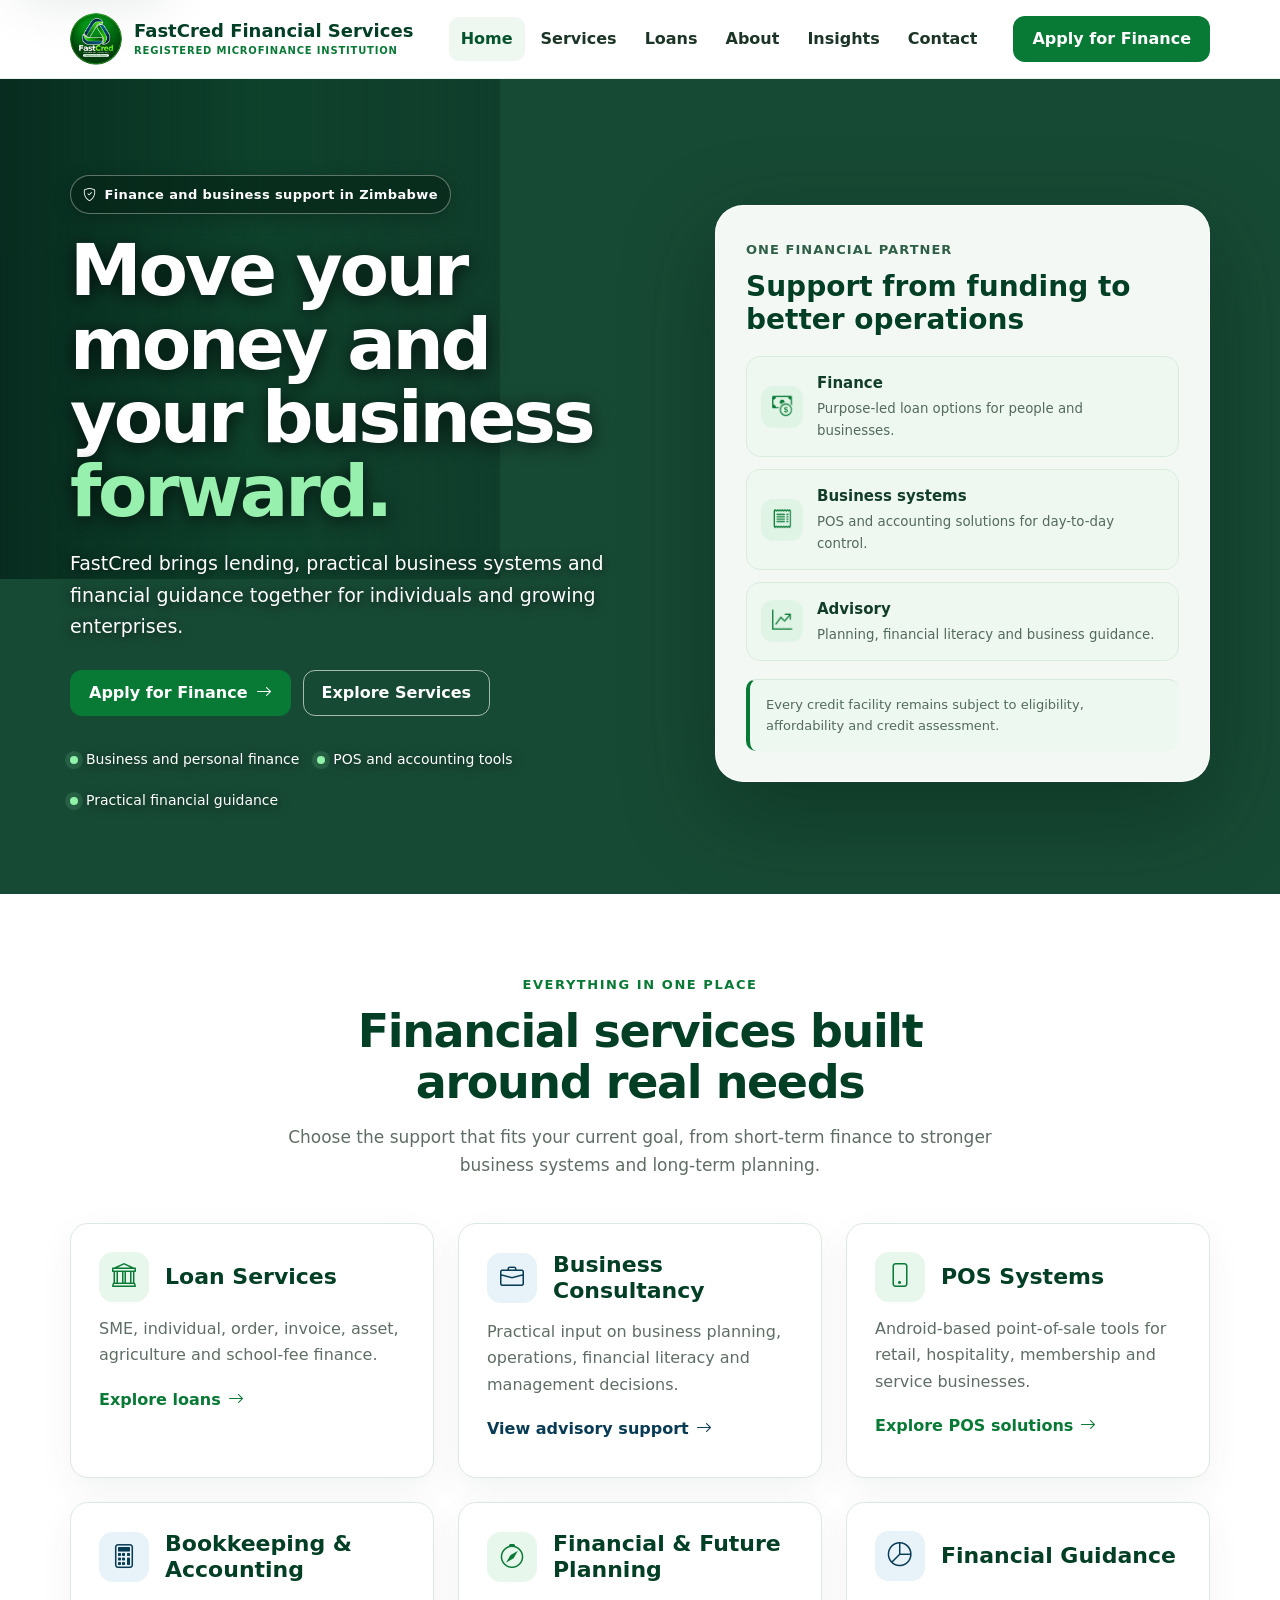
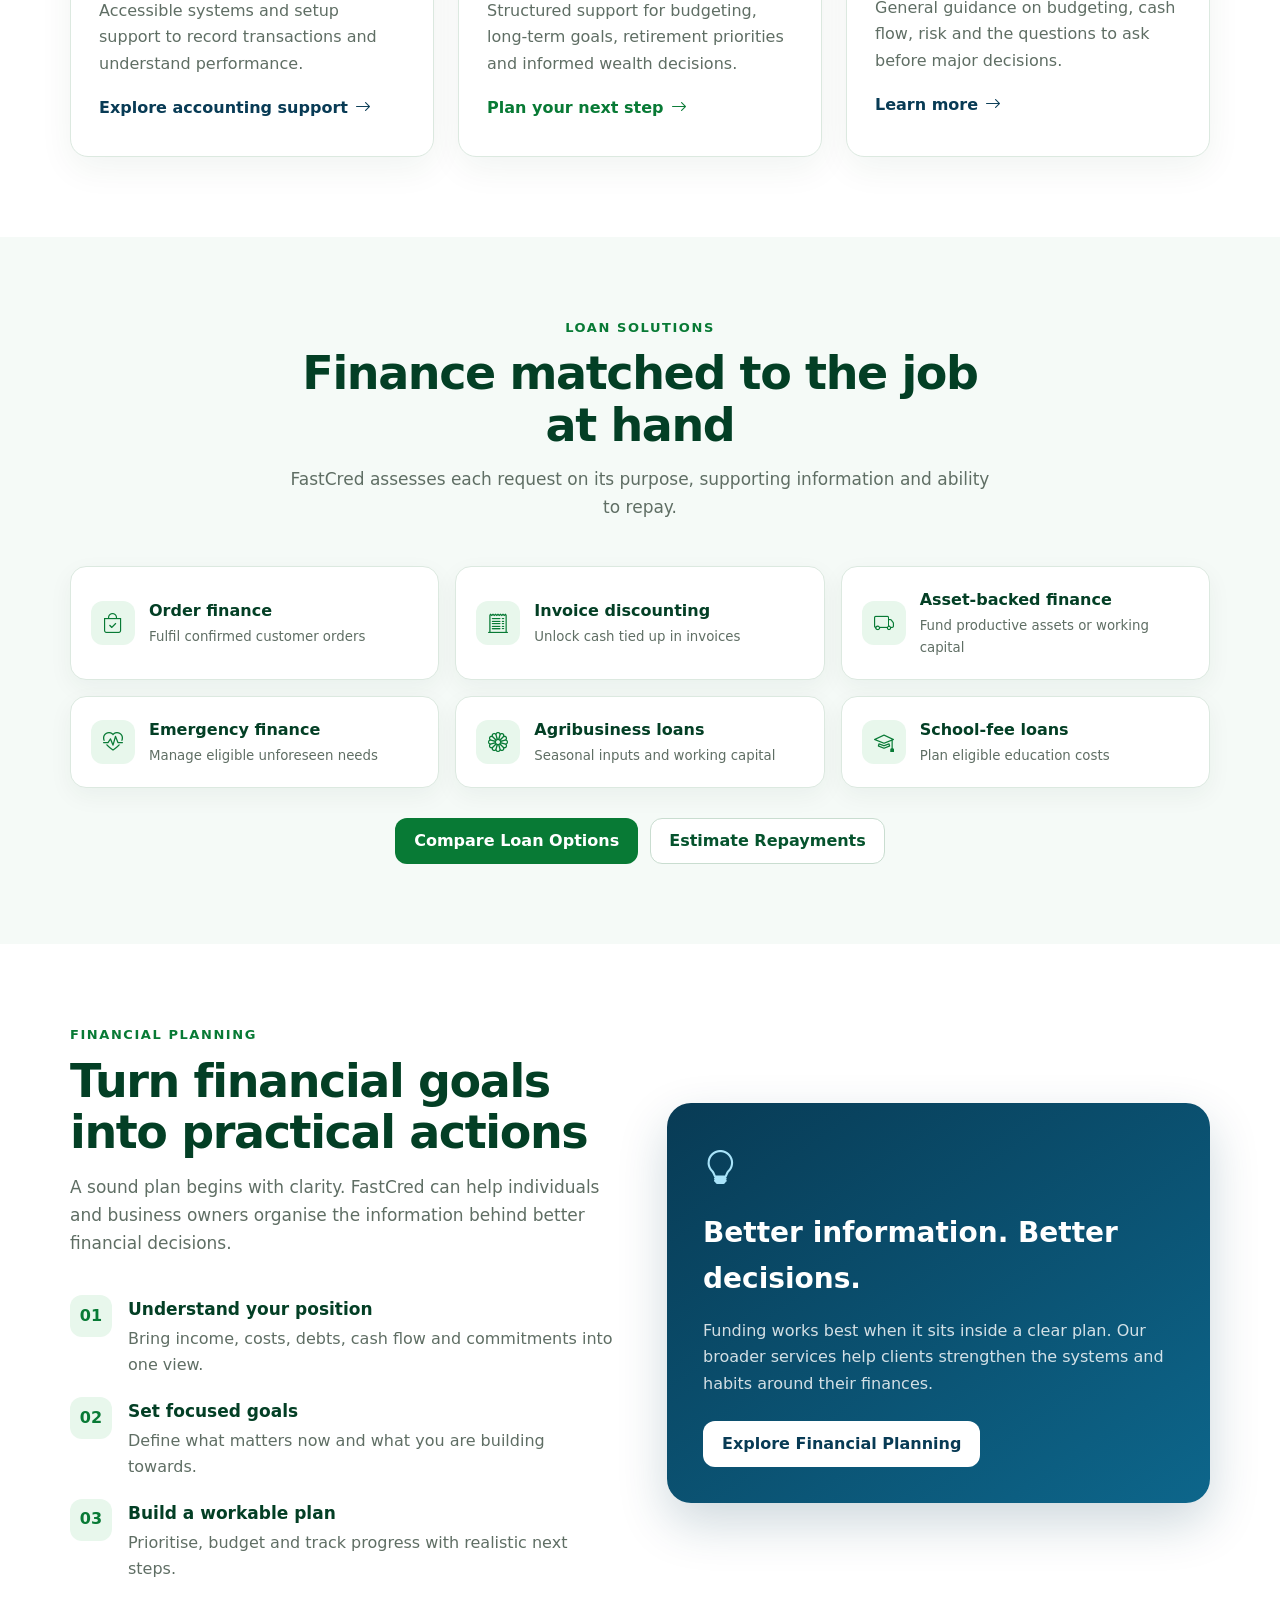
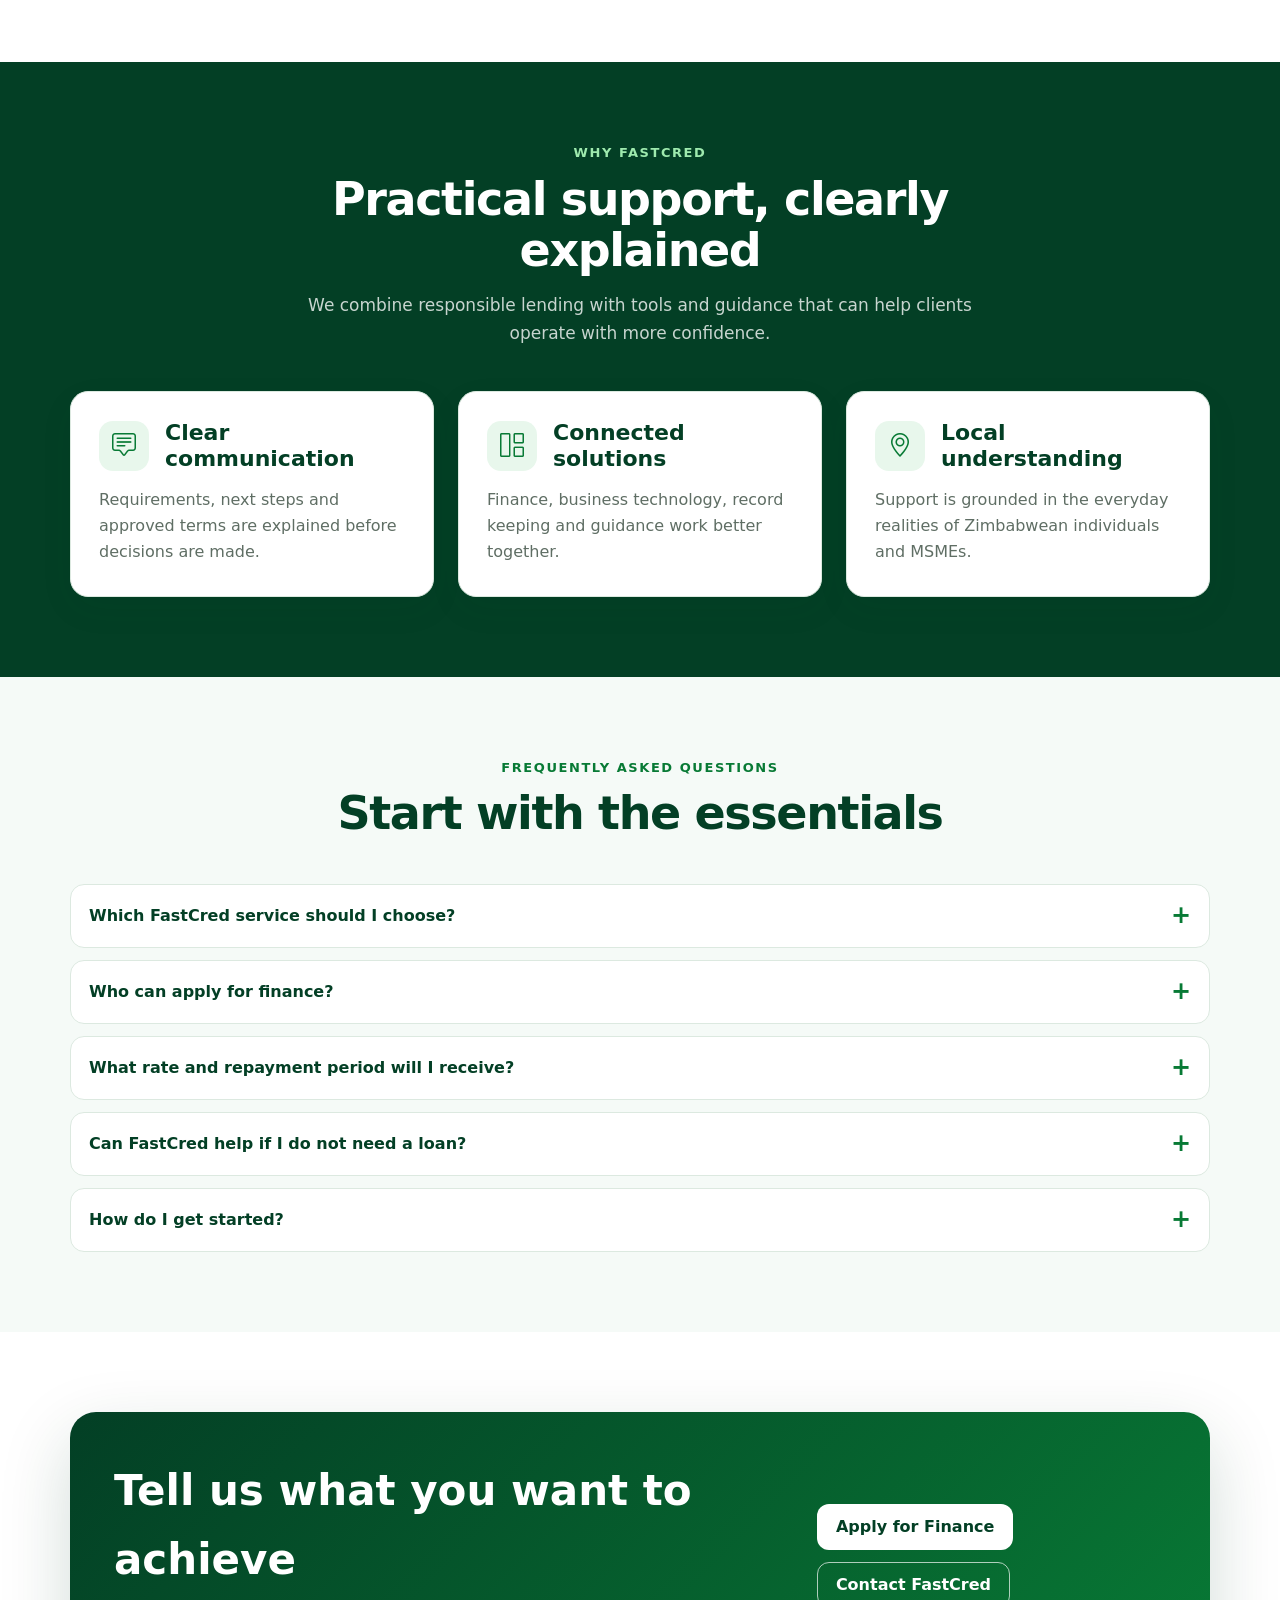
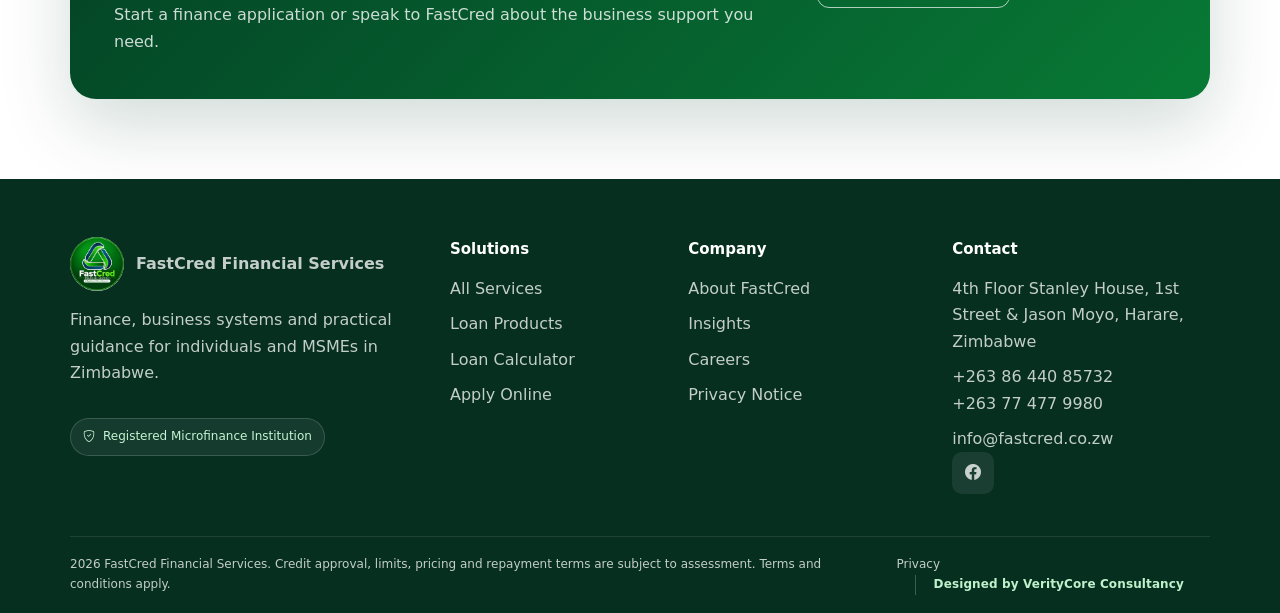
==== commit 376fcc0f: "Expand FastCred services and customer journeys" ====
--- a/index.html
+++ b/index.html
@@ -3,22 +3,23 @@
 <html lang="en"><head>
 <meta charset="utf-8"/>
 <meta content="width=device-width,initial-scale=1" name="viewport"/>
-<title>FastCred Financial Services | Working Capital and Personal Loans in Harare</title>
-<meta content="FastCred Financial Services provides working capital, business, personal, salary-based and SSB loans in Harare, Zimbabwe. Apply online today." name="description"/>
+<title>FastCred Financial Services | Finance & Business Support Zimbabwe</title>
+<meta content="FastCred provides loans, business consultancy, POS systems, accounting support and financial planning for individuals and MSMEs in Zimbabwe." name="description"/>
 <link href="https://www.fastcred.co.zw" rel="canonical"/>
 <meta content="#087a35" name="theme-color"/>
-<meta content="website" property="og:type"/><meta content="FastCred Financial Services | Working Capital and Personal Loans in Harare" property="og:title"/><meta content="FastCred Financial Services provides working capital, business, personal, salary-based and SSB loans in Harare, Zimbabwe. Apply online today." property="og:description"/><meta content="https://www.fastcred.co.zw" property="og:url"/><meta content="https://www.fastcred.co.zw/assets/img/fastcred-og.webp" property="og:image"/>
-<meta content="summary_large_image" name="twitter:card"/><meta content="FastCred Financial Services | Working Capital and Personal Loans in Harare" name="twitter:title"/><meta content="FastCred Financial Services provides working capital, business, personal, salary-based and SSB loans in Harare, Zimbabwe. Apply online today." name="twitter:description"/><meta content="https://www.fastcred.co.zw/assets/img/fastcred-og.webp" name="twitter:image"/>
+<meta content="website" property="og:type"/><meta content="FastCred Financial Services | Finance & Business Support Zimbabwe" property="og:title"/><meta content="FastCred provides loans, business consultancy, POS systems, accounting support and financial planning for individuals and MSMEs in Zimbabwe." property="og:description"/><meta content="https://www.fastcred.co.zw" property="og:url"/><meta content="https://www.fastcred.co.zw/assets/img/fastcred-og.webp" property="og:image"/>
+<meta content="summary_large_image" name="twitter:card"/><meta content="FastCred Financial Services | Finance & Business Support Zimbabwe" name="twitter:title"/><meta content="FastCred provides loans, business consultancy, POS systems, accounting support and financial planning for individuals and MSMEs in Zimbabwe." name="twitter:description"/><meta content="https://www.fastcred.co.zw/assets/img/fastcred-og.webp" name="twitter:image"/>
 <link href="assets/img/favicon.png" rel="icon"/><link href="assets/img/apple-touch-icon.png" rel="apple-touch-icon"/>
 <link as="image" href="assets/img/fastcred-logo-transparent.png" rel="preload" type="image/webp"/>
 <link as="style" href="assets/vendor/bootstrap-icons/bootstrap-icons.min.css" onload="this.onload=null;this.rel='stylesheet'" rel="preload"/>
 <noscript><link href="assets/vendor/bootstrap-icons/bootstrap-icons.min.css" rel="stylesheet"/></noscript>
 <link href="assets/css/fastcred.css" rel="stylesheet"/>
-<link as="image" href="assets/img/hero.png" rel="preload" type="image/webp"/><script type="application/ld+json">{"@context":"https://schema.org","@type":["FinancialService","LocalBusiness"],"name":"FastCred Financial Services","url":"https://www.fastcred.co.zw","image":"https://www.fastcred.co.zw/assets/img/fastcred-og.webp","telephone":"+263 86 440 85732 / +263 77 477 9980","email":"info@fastcred.co.zw","address":{"@type":"PostalAddress","streetAddress":"4th Floor Stanley House, 1st Street & Jason Moyo","addressLocality":"Harare","addressCountry":"ZW"},"description":"Registered Microfinance Institution in Harare, Zimbabwe offering SME and personal loans."}</script><script type="application/ld+json">{"@context":"https://schema.org","@type":"FAQPage","mainEntity":[{"@type":"Question","name":"Who can apply for a FastCred loan?","acceptedAnswer":{"@type":"Answer","text":"FastCred offers loans to eligible SMEs and individuals in Zimbabwe. Every application is assessed against the applicable eligibility, affordability and documentation requirements."}},{"@type":"Question","name":"What interest rate will I pay?","acceptedAnswer":{"@type":"Answer","text":"Rates and fees depend on the loan product and credit assessment. FastCred discloses the applicable pricing and repayment terms before you accept a loan."}},{"@type":"Question","name":"How long is the repayment period?","acceptedAnswer":{"@type":"Answer","text":"Repayment periods vary by loan type and assessment. Your specific term and repayment schedule are confirmed before acceptance."}},{"@type":"Question","name":"What documents are required?","acceptedAnswer":{"@type":"Answer","text":"Requirements depend on whether you are applying as an individual or an SME. Typical applications require identification, proof of income or business cash flow, and supporting documents relevant to the assessment."}},{"@type":"Question","name":"How quickly will my application be processed?","acceptedAnswer":{"@type":"Answer","text":"Turnaround depends on the completeness of your application and the required credit checks. Submitting complete and accurate documents helps avoid delays."}}]}</script></head><body><a class="skip-link" href="#main">Skip to content</a><header class="site-header"><div class="container header-inner"><a aria-label="FastCred Financial Services home" class="brand" href="index.html"><img alt="FastCred Financial Services logo" height="52" src="assets/img/fastcred-logo-transparent.png" width="52"/><span class="brand-copy"><span class="brand-name">FastCred Financial Services</span><span class="brand-status">Registered Microfinance Institution</span></span></a><nav aria-label="Primary navigation" class="nav"><ul class="nav-list"><li><a aria-current="page" href="index.html">Home</a></li><li><a href="loans.html">Loans</a></li><li><a href="about.html">About</a></li><li><a href="index.html#faq">FAQ</a></li><li><a href="contact.html">Contact</a></li></ul></nav><a class="btn btn-primary header-cta" href="apply.html">Apply for a Loan</a><button aria-expanded="false" aria-label="Open navigation menu" class="menu-toggle" type="button"><i aria-hidden="true" class="bi bi-list"></i></button></div></header><main id="main">
-<section aria-label="FastCred SME and personal loan services" class="hero"><div class="container hero-grid"><div><span class="eyebrow"><i aria-hidden="true" class="bi bi-shield-check"></i> Registered Microfinance Institution ÃƒÆ’Ã†â€™Ãƒâ€ Ã¢â‚¬â„¢ÃƒÆ’Ã¢â‚¬Â ÃƒÂ¢Ã¢â€šÂ¬Ã¢â€žÂ¢ÃƒÆ’Ã†â€™ÃƒÂ¢Ã¢â€šÂ¬Ã‚Â ÃƒÆ’Ã‚Â¢ÃƒÂ¢Ã¢â‚¬Å¡Ã‚Â¬ÃƒÂ¢Ã¢â‚¬Å¾Ã‚Â¢ÃƒÆ’Ã†â€™Ãƒâ€ Ã¢â‚¬â„¢ÃƒÆ’Ã¢â‚¬Å¡Ãƒâ€šÃ‚Â¢ÃƒÆ’Ã†â€™Ãƒâ€šÃ‚Â¢ÃƒÆ’Ã‚Â¢ÃƒÂ¢Ã¢â‚¬Å¡Ã‚Â¬Ãƒâ€¦Ã‚Â¡ÃƒÆ’Ã¢â‚¬Å¡Ãƒâ€šÃ‚Â¬ÃƒÆ’Ã†â€™ÃƒÂ¢Ã¢â€šÂ¬Ã‚Â¦ÃƒÆ’Ã¢â‚¬Å¡Ãƒâ€šÃ‚Â¡ÃƒÆ’Ã†â€™Ãƒâ€ Ã¢â‚¬â„¢ÃƒÆ’Ã¢â‚¬Â ÃƒÂ¢Ã¢â€šÂ¬Ã¢â€žÂ¢ÃƒÆ’Ã†â€™Ãƒâ€šÃ‚Â¢ÃƒÆ’Ã‚Â¢ÃƒÂ¢Ã¢â€šÂ¬Ã…Â¡Ãƒâ€šÃ‚Â¬ÃƒÆ’Ã¢â‚¬Â¦Ãƒâ€šÃ‚Â¡ÃƒÆ’Ã†â€™Ãƒâ€ Ã¢â‚¬â„¢ÃƒÆ’Ã‚Â¢ÃƒÂ¢Ã¢â‚¬Å¡Ã‚Â¬Ãƒâ€¦Ã‚Â¡ÃƒÆ’Ã†â€™ÃƒÂ¢Ã¢â€šÂ¬Ã…Â¡ÃƒÆ’Ã¢â‚¬Å¡Ãƒâ€šÃ‚Â· Harare</span><h1>Funding that helps you <span>move forward.</span></h1><p>FastCred helps businesses access working capital and offers personal, salary-based and SSB loans through a clear, responsible assessment process.</p><div class="hero-actions"><a class="btn btn-primary" href="apply.html">Apply for a Loan <i aria-hidden="true" class="bi bi-arrow-right"></i></a><a class="btn btn-outline" href="#eligibility">Check Eligibility</a></div><div class="trust-row"><span class="trust-item"><span class="trust-dot"></span> SME financing</span><span class="trust-item"><span class="trust-dot"></span> Personal loans</span><span class="trust-item"><span class="trust-dot"></span> Clear loan terms</span></div></div><aside aria-label="FastCred loan application process" class="loan-visual"><span class="mini-label">Simple loan journey</span><h2>From application to a clear decision</h2><div class="loan-path"><div class="loan-step"><span class="step-icon"><i aria-hidden="true" class="bi bi-pencil-square"></i></span><div><strong>1. Apply</strong><small>Tell us what you need and provide your details.</small></div></div><div class="loan-step"><span class="step-icon"><i aria-hidden="true" class="bi bi-file-earmark-check"></i></span><div><strong>2. Submit documents</strong><small>Provide the documents relevant to your application.</small></div></div><div class="loan-step"><span class="step-icon"><i aria-hidden="true" class="bi bi-search"></i></span><div><strong>3. Assessment</strong><small>We review eligibility, affordability and credit information.</small></div></div><div class="loan-step"><span class="step-icon"><i aria-hidden="true" class="bi bi-check2-circle"></i></span><div><strong>4. Offer &amp; decision</strong><small>Approved applicants receive the applicable terms before acceptance.</small></div></div></div><div class="visual-note">No guaranteed approvals. Loan terms are confirmed after assessment.</div></aside></div></section>
-<section class="section"><div class="container"><div class="section-head center"><div class="section-kicker">Our loans</div><h2>Finance built around real needs</h2><p>Whether you are growing a business or managing a personal financial need, FastCred helps you apply for the right type of credit.</p></div><div class="cards-2"><article class="card"><span class="card-icon"><i aria-hidden="true" class="bi bi-shop"></i></span><h3>SME Loans</h3><p>Business financing for eligible small and medium enterprises that need working capital or support for practical growth needs.</p><ul class="feature-list"><li><i aria-hidden="true" class="bi bi-check-circle-fill"></i> Working capital needs</li><li><i aria-hidden="true" class="bi bi-check-circle-fill"></i> Business cash-flow assessment</li><li><i aria-hidden="true" class="bi bi-check-circle-fill"></i> Clear repayment terms before acceptance</li></ul><a class="card-link" href="sme-loans.html">Explore SME loans <i aria-hidden="true" class="bi bi-arrow-right"></i></a></article><article class="card"><span class="card-icon"><i aria-hidden="true" class="bi bi-person"></i></span><h3>Personal Loans</h3><p>Credit for eligible individuals, assessed responsibly against income, affordability and the required supporting documentation.</p><ul class="feature-list"><li><i aria-hidden="true" class="bi bi-check-circle-fill"></i> Individual applications</li><li><i aria-hidden="true" class="bi bi-check-circle-fill"></i> Affordability-based assessment</li><li><i aria-hidden="true" class="bi bi-check-circle-fill"></i> Transparent offer and repayment schedule</li></ul><a class="card-link" href="personal-loans.html">Explore personal loans <i aria-hidden="true" class="bi bi-arrow-right"></i></a></article></div></div></section>
-<section class="section section-soft"><div class="container"><div class="section-head center"><div class="section-kicker">How it works</div><h2>A straightforward application process</h2><p>We keep the process clear while applying responsible credit checks.</p></div><div class="process"><article class="process-step"><div class="process-title"><span aria-hidden="true" class="process-number">1</span><h3>Choose a loan</h3></div><p>Select SME or personal finance based on your needs.</p></article><article class="process-step"><div class="process-title"><span aria-hidden="true" class="process-number">2</span><h3>Complete the application</h3></div><p>Provide accurate contact, income or business information.</p></article><article class="process-step"><div class="process-title"><span aria-hidden="true" class="process-number">3</span><h3>Provide documents</h3></div><p>Submit the documents requested for the credit assessment.</p></article><article class="process-step"><div class="process-title"><span aria-hidden="true" class="process-number">4</span><h3>Review your offer</h3></div><p>If approved, review the disclosed pricing and repayment terms before accepting.</p></article></div></div></section>
-<section class="section" id="eligibility"><div class="container split"><div><div class="section-head"><div class="section-kicker">Eligibility</div><h2>Start with the basics</h2><p>Eligibility depends on the loan product and assessment. These are the main areas we will consider when reviewing your application.</p></div><div class="check-grid"><div class="check-item"><i aria-hidden="true" class="bi bi-person-check"></i><span>Valid applicant identification</span></div><div class="check-item"><i aria-hidden="true" class="bi bi-cash-stack"></i><span>Income or business cash flow</span></div><div class="check-item"><i aria-hidden="true" class="bi bi-folder-check"></i><span>Required supporting documents</span></div><div class="check-item"><i aria-hidden="true" class="bi bi-clipboard2-check"></i><span>Affordability / credit assessment</span></div></div></div><aside class="info-panel"><h3>Not sure where to start?</h3><p>Use the online application to tell us whether you are applying as an individual or an SME. FastCred can then advise which supporting documents are needed.</p><a class="btn btn-primary" href="apply.html">Check Eligibility</a></aside></div></section>
-<section class="section section-dark"><div class="container"><div class="section-head center"><div class="section-kicker">Why FastCred</div><h2>Clear credit. Practical support.</h2><p>FastCred focuses on straightforward communication, documented loan terms and financing that is assessed against the applicant's circumstances.</p></div><div class="cards-3"><article class="card"><span class="card-icon"><i aria-hidden="true" class="bi bi-lightning-charge"></i></span><h3>Straightforward process</h3><p>Clear requirements, practical next steps and direct communication throughout your loan application.</p></article><article class="card"><span class="card-icon"><i aria-hidden="true" class="bi bi-card-checklist"></i></span><h3>Terms before acceptance</h3><p>Pricing and repayment information is disclosed to approved applicants before they accept the loan.</p></article><article class="card"><span class="card-icon"><i aria-hidden="true" class="bi bi-geo-alt"></i></span><h3>Harare presence</h3><p>Visit us at 4th Floor Stanley House, 1st Street & Jason Moyo, Harare, Zimbabwe.</p></article></div></div></section>
-<section class="section section-soft" id="faq"><div class="container"><div class="section-head center"><div class="section-kicker">Frequently asked questions</div><h2>Questions before you apply?</h2><p>Here are the essentials. Product-specific terms are confirmed during the application process.</p></div><div class="faq"><details><summary>Who can apply for a FastCred loan?</summary><div class="answer">FastCred offers loans to eligible SMEs and individuals in Zimbabwe. Every application is assessed against the applicable eligibility, affordability and documentation requirements.</div></details><details><summary>What interest rate will I pay?</summary><div class="answer">Rates and fees depend on the loan product and credit assessment. FastCred discloses the applicable pricing and repayment terms before you accept a loan. Contact us for current terms.</div></details><details><summary>How long is the repayment period?</summary><div class="answer">Repayment periods vary by loan type and assessment. Your specific term and repayment schedule are confirmed before acceptance.</div></details><details><summary>What documents are required?</summary><div class="answer">Requirements depend on whether you are applying as an individual or an SME. Typical applications require identification, proof of income or business cash flow, and supporting documents relevant to the assessment.</div></details><details><summary>How quickly will my application be processed?</summary><div class="answer">Turnaround depends on the completeness of your application and the required credit checks. Submitting complete and accurate documents helps avoid delays.</div></details></div></div></section>
-<section class="section"><div class="container"><div class="cta-band"><div><h2>Ready to apply?</h2><p>Tell us whether you need SME or personal finance and submit your details for assessment.</p></div><a class="btn" href="apply.html">Apply for a Loan <i aria-hidden="true" class="bi bi-arrow-right"></i></a></div></div></section></main><footer class="site-footer"><div class="container"><div class="footer-grid"><div><a class="footer-brand" href="index.html"><img alt="FastCred Financial Services logo" height="54" src="assets/img/fastcred-logo-transparent.png" width="54"/><strong>FastCred Financial Services</strong></a><p>Practical financing for SMEs and individuals, with a clear application process and responsible credit assessment.</p><span class="status-badge"><i aria-hidden="true" class="bi bi-shield-check"></i> Registered Microfinance Institution</span></div><div><h3>Loans</h3><ul><li><a href="sme-loans.html">SME Loans</a></li><li><a href="personal-loans.html">Personal Loans</a></li><li><a href="apply.html">Apply for a Loan</a></li><li><a href="index.html#faq">Loan FAQ</a></li></ul></div><div><h3>Company</h3><ul><li><a href="about.html">About FastCred</a></li><li><a href="contact.html">Contact</a></li><li><a href="privacy.html">Privacy Notice</a></li></ul></div><div><h3>Contact</h3><ul><li>4th Floor Stanley House, 1st Street & Jason Moyo, Harare, Zimbabwe</li><li><a href="tel:+2638644085732">+263 86 440 85732</a><br/><a href="tel:+263774779980">+263 77 477 9980</a></li><li><a href="mailto:info@fastcred.co.zw">info@fastcred.co.zw</a></li></ul><div aria-label="Social media" class="socials"><a aria-label="FastCred on Facebook" href="https://www.facebook.com/share/1ApMrbgxHn/?mibextid=wwXIfr" rel="noopener noreferrer" target="_blank"><i aria-hidden="true" class="bi bi-facebook"></i></a></div></div></div><div class="footer-bottom"><div class="disclaimer">ÃƒÆ’Ã†â€™Ãƒâ€ Ã¢â‚¬â„¢ÃƒÆ’Ã¢â‚¬Â ÃƒÂ¢Ã¢â€šÂ¬Ã¢â€žÂ¢ÃƒÆ’Ã†â€™ÃƒÂ¢Ã¢â€šÂ¬Ã‚Â ÃƒÆ’Ã‚Â¢ÃƒÂ¢Ã¢â‚¬Å¡Ã‚Â¬ÃƒÂ¢Ã¢â‚¬Å¾Ã‚Â¢ÃƒÆ’Ã†â€™Ãƒâ€ Ã¢â‚¬â„¢ÃƒÆ’Ã¢â‚¬Å¡Ãƒâ€šÃ‚Â¢ÃƒÆ’Ã†â€™Ãƒâ€šÃ‚Â¢ÃƒÆ’Ã‚Â¢ÃƒÂ¢Ã¢â‚¬Å¡Ã‚Â¬Ãƒâ€¦Ã‚Â¡ÃƒÆ’Ã¢â‚¬Å¡Ãƒâ€šÃ‚Â¬ÃƒÆ’Ã†â€™ÃƒÂ¢Ã¢â€šÂ¬Ã‚Â¦ÃƒÆ’Ã¢â‚¬Å¡Ãƒâ€šÃ‚Â¡ÃƒÆ’Ã†â€™Ãƒâ€ Ã¢â‚¬â„¢ÃƒÆ’Ã¢â‚¬Â ÃƒÂ¢Ã¢â€šÂ¬Ã¢â€žÂ¢ÃƒÆ’Ã†â€™Ãƒâ€šÃ‚Â¢ÃƒÆ’Ã‚Â¢ÃƒÂ¢Ã¢â€šÂ¬Ã…Â¡Ãƒâ€šÃ‚Â¬ÃƒÆ’Ã¢â‚¬Â¦Ãƒâ€šÃ‚Â¡ÃƒÆ’Ã†â€™Ãƒâ€ Ã¢â‚¬â„¢ÃƒÆ’Ã‚Â¢ÃƒÂ¢Ã¢â‚¬Å¡Ã‚Â¬Ãƒâ€¦Ã‚Â¡ÃƒÆ’Ã†â€™ÃƒÂ¢Ã¢â€šÂ¬Ã…Â¡ÃƒÆ’Ã¢â‚¬Å¡Ãƒâ€šÃ‚Â© <span data-year=""></span> FastCred Financial Services. Registered Microfinance Institution. Loan approval, limits, pricing and repayment terms are subject to assessment and disclosed before acceptance. Terms and conditions apply.</div><div><a href="privacy.html">Privacy</a></div></div></div></footer><script defer="" src="assets/js/fastcred.js?v=20260908"></script></body></html>+<link as="image" href="assets/img/hero.png" rel="preload" type="image/webp"/><script type="application/ld+json">{"@context":"https://schema.org","@type":["FinancialService","LocalBusiness"],"name":"FastCred Financial Services","url":"https://www.fastcred.co.zw","image":"https://www.fastcred.co.zw/assets/img/fastcred-og.webp","telephone":"+263 86 440 85732 / +263 77 477 9980","email":"info@fastcred.co.zw","address":{"@type":"PostalAddress","streetAddress":"4th Floor Stanley House, 1st Street & Jason Moyo","addressLocality":"Harare","addressCountry":"ZW"},"description":"Registered microfinance institution providing finance, business systems and practical financial support in Zimbabwe."}</script><script type="application/ld+json">{"@context":"https://schema.org","@type":"FAQPage","mainEntity":[{"@type":"Question","name":"Who can apply for a FastCred loan?","acceptedAnswer":{"@type":"Answer","text":"FastCred offers loans to eligible SMEs and individuals in Zimbabwe. Every application is assessed against the applicable eligibility, affordability and documentation requirements."}},{"@type":"Question","name":"What interest rate will I pay?","acceptedAnswer":{"@type":"Answer","text":"Rates and fees depend on the loan product and credit assessment. FastCred discloses the applicable pricing and repayment terms before you accept a loan."}},{"@type":"Question","name":"How long is the repayment period?","acceptedAnswer":{"@type":"Answer","text":"Repayment periods vary by loan type and assessment. Your specific term and repayment schedule are confirmed before acceptance."}},{"@type":"Question","name":"What documents are required?","acceptedAnswer":{"@type":"Answer","text":"Requirements depend on whether you are applying as an individual or an SME. Typical applications require identification, proof of income or business cash flow, and supporting documents relevant to the assessment."}},{"@type":"Question","name":"How quickly will my application be processed?","acceptedAnswer":{"@type":"Answer","text":"Turnaround depends on the completeness of your application and the required credit checks. Submitting complete and accurate documents helps avoid delays."}}]}</script></head><body><a class="skip-link" href="#main">Skip to content</a><header class="site-header"><div class="container header-inner"><a aria-label="FastCred Financial Services home" class="brand" href="index.html"><img alt="FastCred Financial Services logo" height="52" src="assets/img/fastcred-logo-transparent.png" width="52"/><span class="brand-copy"><span class="brand-name">FastCred Financial Services</span><span class="brand-status">Registered Microfinance Institution</span></span></a><nav aria-label="Primary navigation" class="nav"><ul class="nav-list"><li><a aria-current="page" href="index.html">Home</a></li><li><a href="services.html">Services</a></li><li><a href="loans.html">Loans</a></li><li><a href="about.html">About</a></li><li><a href="insights.html">Insights</a></li><li><a href="contact.html">Contact</a></li></ul></nav><a class="btn btn-primary header-cta" href="apply.html">Apply for Finance</a><button aria-expanded="false" aria-label="Open navigation menu" class="menu-toggle" type="button"><i aria-hidden="true" class="bi bi-list"></i></button></div></header><main id="main">
+<section aria-label="FastCred financial and business services" class="hero"><div class="container hero-grid"><div><span class="eyebrow"><i aria-hidden="true" class="bi bi-shield-check"></i> Finance and business support in Zimbabwe</span><h1>Move your money and your business <span>forward.</span></h1><p>FastCred brings lending, practical business systems and financial guidance together for individuals and growing enterprises.</p><div class="hero-actions"><a class="btn btn-primary" href="apply.html">Apply for Finance <i aria-hidden="true" class="bi bi-arrow-right"></i></a><a class="btn btn-outline" href="services.html">Explore Services</a></div><div class="trust-row"><span class="trust-item"><span class="trust-dot"></span> Business and personal finance</span><span class="trust-item"><span class="trust-dot"></span> POS and accounting tools</span><span class="trust-item"><span class="trust-dot"></span> Practical financial guidance</span></div></div><aside aria-label="FastCred service overview" class="loan-visual"><span class="mini-label">One financial partner</span><h2>Support from funding to better operations</h2><div class="loan-path"><div class="loan-step"><span class="step-icon"><i aria-hidden="true" class="bi bi-cash-coin"></i></span><div><strong>Finance</strong><small>Purpose-led loan options for people and businesses.</small></div></div><div class="loan-step"><span class="step-icon"><i aria-hidden="true" class="bi bi-receipt"></i></span><div><strong>Business systems</strong><small>POS and accounting solutions for day-to-day control.</small></div></div><div class="loan-step"><span class="step-icon"><i aria-hidden="true" class="bi bi-graph-up-arrow"></i></span><div><strong>Advisory</strong><small>Planning, financial literacy and business guidance.</small></div></div></div><div class="visual-note">Every credit facility remains subject to eligibility, affordability and credit assessment.</div></aside></div></section>
+<section class="section"><div class="container"><div class="section-head center"><div class="section-kicker">Everything in one place</div><h2>Financial services built around real needs</h2><p>Choose the support that fits your current goal, from short-term finance to stronger business systems and long-term planning.</p></div><div class="cards-3 service-grid"><article class="card"><span class="card-icon"><i class="bi bi-bank" aria-hidden="true"></i></span><h3>Loan Services</h3><p>SME, individual, order, invoice, asset, agriculture and school-fee finance.</p><a class="card-link" href="loans.html">Explore loans <i class="bi bi-arrow-right" aria-hidden="true"></i></a></article><article class="card blue-card"><span class="card-icon"><i class="bi bi-briefcase" aria-hidden="true"></i></span><h3>Business Consultancy</h3><p>Practical input on business planning, operations, financial literacy and management decisions.</p><a class="card-link" href="services.html#advisory">View advisory support <i class="bi bi-arrow-right" aria-hidden="true"></i></a></article><article class="card"><span class="card-icon"><i class="bi bi-phone" aria-hidden="true"></i></span><h3>POS Systems</h3><p>Android-based point-of-sale tools for retail, hospitality, membership and service businesses.</p><a class="card-link" href="services.html#pos">Explore POS solutions <i class="bi bi-arrow-right" aria-hidden="true"></i></a></article><article class="card blue-card"><span class="card-icon"><i class="bi bi-calculator" aria-hidden="true"></i></span><h3>Bookkeeping &amp; Accounting</h3><p>Accessible systems and setup support to record transactions and understand performance.</p><a class="card-link" href="services.html#accounting">Explore accounting support <i class="bi bi-arrow-right" aria-hidden="true"></i></a></article><article class="card"><span class="card-icon"><i class="bi bi-compass" aria-hidden="true"></i></span><h3>Financial &amp; Future Planning</h3><p>Structured support for budgeting, long-term goals, retirement priorities and informed wealth decisions.</p><a class="card-link" href="services.html#planning">Plan your next step <i class="bi bi-arrow-right" aria-hidden="true"></i></a></article><article class="card blue-card"><span class="card-icon"><i class="bi bi-pie-chart" aria-hidden="true"></i></span><h3>Financial Guidance</h3><p>General guidance on budgeting, cash flow, risk and the questions to ask before major decisions.</p><a class="card-link" href="services.html#guidance">Learn more <i class="bi bi-arrow-right" aria-hidden="true"></i></a></article></div></div></section>
+<section class="section section-soft"><div class="container"><div class="section-head center"><div class="section-kicker">Loan solutions</div><h2>Finance matched to the job at hand</h2><p>FastCred assesses each request on its purpose, supporting information and ability to repay.</p></div><div class="product-pills"><a href="sme-loans.html#order-finance"><i class="bi bi-bag-check"></i><span><strong>Order finance</strong><small>Fulfil confirmed customer orders</small></span></a><a href="sme-loans.html#invoice-finance"><i class="bi bi-receipt-cutoff"></i><span><strong>Invoice discounting</strong><small>Unlock cash tied up in invoices</small></span></a><a href="sme-loans.html#asset-finance"><i class="bi bi-truck"></i><span><strong>Asset-backed finance</strong><small>Fund productive assets or working capital</small></span></a><a href="personal-loans.html#emergency"><i class="bi bi-heart-pulse"></i><span><strong>Emergency finance</strong><small>Manage eligible unforeseen needs</small></span></a><a href="sme-loans.html#agriculture"><i class="bi bi-flower1"></i><span><strong>Agribusiness loans</strong><small>Seasonal inputs and working capital</small></span></a><a href="personal-loans.html#school-fees"><i class="bi bi-mortarboard"></i><span><strong>School-fee loans</strong><small>Plan eligible education costs</small></span></a></div><div class="center-actions"><a class="btn btn-primary" href="loans.html">Compare Loan Options</a><a class="btn btn-light-outline" href="loans.html#loan-calculator">Estimate Repayments</a></div></div></section>
+<section class="section"><div class="container split"><div><div class="section-head"><div class="section-kicker">Financial planning</div><h2>Turn financial goals into practical actions</h2><p>A sound plan begins with clarity. FastCred can help individuals and business owners organise the information behind better financial decisions.</p></div><div class="planning-steps"><div><span>01</span><div><strong>Understand your position</strong><p>Bring income, costs, debts, cash flow and commitments into one view.</p></div></div><div><span>02</span><div><strong>Set focused goals</strong><p>Define what matters now and what you are building towards.</p></div></div><div><span>03</span><div><strong>Build a workable plan</strong><p>Prioritise, budget and track progress with realistic next steps.</p></div></div></div></div><aside class="blue-panel"><i class="bi bi-lightbulb" aria-hidden="true"></i><h3>Better information. Better decisions.</h3><p>Funding works best when it sits inside a clear plan. Our broader services help clients strengthen the systems and habits around their finances.</p><a class="btn" href="services.html#planning">Explore Financial Planning</a></aside></div></section>
+<section class="section section-dark"><div class="container"><div class="section-head center"><div class="section-kicker">Why FastCred</div><h2>Practical support, clearly explained</h2><p>We combine responsible lending with tools and guidance that can help clients operate with more confidence.</p></div><div class="cards-3"><article class="card"><span class="card-icon"><i class="bi bi-chat-square-text" aria-hidden="true"></i></span><h3>Clear communication</h3><p>Requirements, next steps and approved terms are explained before decisions are made.</p></article><article class="card"><span class="card-icon"><i class="bi bi-grid-1x2" aria-hidden="true"></i></span><h3>Connected solutions</h3><p>Finance, business technology, record keeping and guidance work better together.</p></article><article class="card"><span class="card-icon"><i class="bi bi-geo-alt" aria-hidden="true"></i></span><h3>Local understanding</h3><p>Support is grounded in the everyday realities of Zimbabwean individuals and MSMEs.</p></article></div></div></section>
+<section class="section section-soft" id="faq"><div class="container"><div class="section-head center"><div class="section-kicker">Frequently asked questions</div><h2>Start with the essentials</h2></div><div class="faq"><details><summary>Which FastCred service should I choose?</summary><div class="answer">Use Loan Services when you need finance, Business Systems for POS or accounting tools, and Advisory or Financial Planning when you need structured guidance. Contact us if your need crosses more than one area.</div></details><details><summary>Who can apply for finance?</summary><div class="answer">Eligible individuals and MSMEs in Zimbabwe may apply. Every request is considered against the relevant eligibility, affordability, documentation and credit requirements.</div></details><details><summary>What rate and repayment period will I receive?</summary><div class="answer">Pricing and terms depend on the product and assessment. Approved applicants receive the applicable rate, fees and repayment schedule before acceptance.</div></details><details><summary>Can FastCred help if I do not need a loan?</summary><div class="answer">Yes. FastCred also supports clients with business consultancy, POS systems, bookkeeping and accounting tools, financial planning and general financial guidance.</div></details><details><summary>How do I get started?</summary><div class="answer">Apply online for a loan or use the contact form for another service. A FastCred representative will respond with the relevant next steps.</div></details></div></div></section>
+<section class="section"><div class="container"><div class="cta-band"><div><h2>Tell us what you want to achieve</h2><p>Start a finance application or speak to FastCred about the business support you need.</p></div><div class="cta-actions"><a class="btn" href="apply.html">Apply for Finance</a><a class="btn btn-outline" href="contact.html">Contact FastCred</a></div></div></div></section>
+</main><footer class="site-footer"><div class="container"><div class="footer-grid"><div><a class="footer-brand" href="index.html"><img alt="FastCred Financial Services logo" height="54" src="assets/img/fastcred-logo-transparent.png" width="54"/><strong>FastCred Financial Services</strong></a><p>Finance, business systems and practical guidance for individuals and MSMEs in Zimbabwe.</p><span class="status-badge"><i aria-hidden="true" class="bi bi-shield-check"></i> Registered Microfinance Institution</span></div><div><h3>Solutions</h3><ul><li><a href="services.html">All Services</a></li><li><a href="loans.html">Loan Products</a></li><li><a href="loans.html#loan-calculator">Loan Calculator</a></li><li><a href="apply.html">Apply Online</a></li></ul></div><div><h3>Company</h3><ul><li><a href="about.html">About FastCred</a></li><li><a href="insights.html">Insights</a></li><li><a href="careers.html">Careers</a></li><li><a href="privacy.html">Privacy Notice</a></li></ul></div><div><h3>Contact</h3><ul><li>4th Floor Stanley House, 1st Street &amp; Jason Moyo, Harare, Zimbabwe</li><li><a href="tel:+2638644085732">+263 86 440 85732</a><br/><a href="tel:+263774779980">+263 77 477 9980</a></li><li><a href="mailto:info@fastcred.co.zw">info@fastcred.co.zw</a></li></ul><div aria-label="Social media" class="socials"><a aria-label="FastCred on Facebook" href="https://www.facebook.com/share/1ApMrbgxHn/?mibextid=wwXIfr" rel="noopener noreferrer" target="_blank"><i aria-hidden="true" class="bi bi-facebook"></i></a></div></div></div><div class="footer-bottom"><div class="disclaimer">&copy; <span data-year></span> FastCred Financial Services. Credit approval, limits, pricing and repayment terms are subject to assessment. Terms and conditions apply.</div><div><a href="privacy.html">Privacy</a></div></div></div></footer><script defer="" src="assets/js/fastcred.js?v=20261016"></script></body></html>
--- a/assets/css/fastcred.css
+++ b/assets/css/fastcred.css
@@ -94,6 +94,21 @@
 .hero-slideshow{position:absolute;inset:0;z-index:-2;overflow:hidden;background:#174a35}
 .hero-slide{position:absolute;inset:0;background-position:center;background-size:cover;opacity:0;animation:hero-slide-cycle 12s ease-in-out infinite;transform:scale(1.03)}
 .hero-slide:nth-child(2){animation-delay:6s}
-@keyframes hero-slide-cycle{0%,45%{opacity:1;transform:scale(1)}50%,95%{opacity:0;transform:scale(1.06)}100%{opacity:1;transform:scale(1)}}
+@keyframes hero-slide-cycle{0%,13%{opacity:1;transform:scale(1)}16.7%,96%{opacity:0;transform:scale(1.06)}100%{opacity:1;transform:scale(1)}}
+.hero-slide{animation-duration:36s}
+.hero-slide:nth-child(2){animation-delay:6s}.hero-slide:nth-child(3){animation-delay:12s}.hero-slide:nth-child(4){animation-delay:18s}.hero-slide:nth-child(5){animation-delay:24s}.hero-slide:nth-child(6){animation-delay:30s}
 .hero-grid{z-index:1}
 @media(prefers-reduced-motion:reduce){.hero-slide{animation:none;opacity:0}.hero-slide:first-child{opacity:1}}
+
+/* Loan repayment calculator */
+.page-hero-cta{margin-top:26px}.calculator-section{scroll-margin-top:var(--header-h)}.calculator-shell{display:grid;grid-template-columns:minmax(0,1.08fr) minmax(340px,.92fr);max-width:1040px;margin:0 auto;border:1px solid var(--fc-line);border-radius:26px;background:#fff;box-shadow:var(--fc-shadow);overflow:hidden}.calculator-form{padding:36px}.calculator-form-head{display:flex;align-items:center;gap:15px;margin-bottom:28px}.calculator-form-head h3,.calculator-results h3{margin:0;color:var(--fc-green-deep);font-size:24px}.calculator-form-head p{margin:4px 0 0;color:var(--fc-muted);font-size:14px}.calculator-icon{width:50px;height:50px;flex:0 0 50px;display:inline-flex;align-items:center;justify-content:center;border-radius:14px;background:#e8f7ec;color:var(--fc-green);font-size:23px}.calculator-fields{display:grid;grid-template-columns:1fr 1.4fr;gap:18px}.calculator-form .btn{margin-top:24px}.calculator-error{display:none;margin-top:16px;padding:11px 13px;border-radius:10px;background:#fff3cd;color:#664d03;font-size:14px}.calculator-error.visible{display:block}.calculator-results{display:flex;flex-direction:column;padding:38px;background:linear-gradient(145deg,#063d27,#087a35);color:#fff}.calculator-results .result-label{font-size:12px;font-weight:850;text-transform:uppercase;letter-spacing:.12em;color:#9eeaae;margin-bottom:7px}.calculator-results h3{color:#fff}.primary-result{margin:28px 0 22px;padding:22px;border-radius:17px;background:rgba(255,255,255,.1);border:1px solid rgba(255,255,255,.15)}.primary-result span{display:block;color:rgba(255,255,255,.76);font-size:14px;margin-bottom:5px}.primary-result strong{display:block;font-size:clamp(30px,4vw,42px);line-height:1.1;letter-spacing:-.03em;overflow-wrap:anywhere}.result-breakdown{display:grid;gap:0;margin:0}.result-breakdown div{display:flex;align-items:center;justify-content:space-between;gap:18px;padding:13px 0;border-bottom:1px solid rgba(255,255,255,.13)}.result-breakdown dt{color:rgba(255,255,255,.72)}.result-breakdown dd{margin:0;font-weight:850;text-align:right}.calculator-note{display:flex;align-items:flex-start;gap:11px;margin-top:22px;padding:15px;border-radius:13px;background:rgba(0,0,0,.15);color:rgba(255,255,255,.82);font-size:12px}.calculator-note i{color:#9eeaae;font-size:17px;line-height:1.4}.calculator-note p{margin:0}.calculator-note strong{color:#fff}.calculator-apply{align-self:flex-start;margin-top:22px;background:#fff;color:var(--fc-green-deep)}.calculator-apply:hover{background:#eef8f1;color:var(--fc-green-deep)}
+@media(max-width:860px){.calculator-shell{grid-template-columns:1fr}.calculator-results{min-height:auto}}
+@media(max-width:640px){.page-hero-cta{width:100%}.calculator-form,.calculator-results{padding:24px}.calculator-fields{grid-template-columns:1fr}.calculator-apply{width:100%}.primary-result strong{font-size:32px}}
+
+/* Expanded FastCred service ecosystem */
+.cta-band .btn.btn-outline{background:transparent;color:#fff;border-color:rgba(255,255,255,.68)}.cta-band .btn.btn-outline:hover{background:#fff;color:var(--fc-green-deep)}
+.sr-only{position:absolute!important;width:1px!important;height:1px!important;padding:0!important;margin:-1px!important;overflow:hidden!important;clip:rect(0,0,0,0)!important;white-space:nowrap!important;border:0!important}
+.blue-card .card-icon{background:#e7f3f8;color:var(--fc-navy)}.blue-card .card-link{color:var(--fc-navy)}.service-grid .card{min-height:255px}.service-grid .card-link{align-self:end}.product-pills{display:grid;grid-template-columns:repeat(3,1fr);gap:16px}.product-pills>a{display:flex;align-items:center;gap:14px;padding:20px;border:1px solid var(--fc-line);border-radius:16px;background:#fff;color:var(--fc-ink);box-shadow:0 8px 24px rgba(3,63,37,.05);transition:.2s ease}.product-pills>a:hover{transform:translateY(-2px);border-color:#9fcdb0}.product-pills i{width:44px;height:44px;flex:0 0 44px;display:inline-flex;align-items:center;justify-content:center;border-radius:12px;background:#e8f7ec;color:var(--fc-green);font-size:20px}.product-pills strong,.product-pills small{display:block}.product-pills strong{color:var(--fc-green-deep)}.product-pills small{color:var(--fc-muted);margin-top:2px}.center-actions{display:flex;justify-content:center;flex-wrap:wrap;gap:12px;margin-top:30px}.planning-steps{display:grid;gap:18px}.planning-steps>div{display:flex;gap:16px;align-items:flex-start}.planning-steps span{width:42px;height:42px;flex:0 0 42px;display:inline-flex;align-items:center;justify-content:center;border-radius:12px;background:#e8f7ec;color:var(--fc-green);font-weight:900}.planning-steps strong{display:block;color:var(--fc-green-deep);font-size:17px}.planning-steps p{margin:3px 0 0;color:var(--fc-muted)}.blue-panel{padding:36px;border-radius:24px;background:linear-gradient(145deg,#083b55,#0d668b);color:#fff;box-shadow:0 20px 50px rgba(8,59,85,.2)}.blue-panel>i{font-size:34px;color:#a9e4fa}.blue-panel h3{font-size:28px;margin:14px 0 10px}.blue-panel p{color:rgba(255,255,255,.82)}.blue-panel .btn{margin-top:8px;background:#fff;color:var(--fc-navy)}.cta-actions{display:flex;align-items:center;flex-wrap:wrap;gap:12px}.mission-grid{display:grid;grid-template-columns:1fr 1fr;gap:26px}.mission-grid article{padding:34px;border:1px solid var(--fc-line);border-radius:22px;background:#fff}.mission-grid article:nth-child(2){border-top:5px solid var(--fc-navy)}.mission-grid article:first-child{border-top:5px solid var(--fc-green)}.mission-grid h2{font-size:clamp(25px,3vw,35px);color:var(--fc-green-deep);margin:8px 0 12px}.mission-grid p{color:var(--fc-muted);margin:0}.values-grid{grid-template-columns:repeat(3,1fr)}.solution-list{display:grid;gap:22px}.solution-list article{display:grid;grid-template-columns:78px 1fr;gap:24px;padding:34px;border:1px solid var(--fc-line);border-radius:22px;background:#fff;scroll-margin-top:calc(var(--header-h) + 20px)}.solution-list article:nth-child(even){border-left:5px solid var(--fc-navy)}.solution-list article:nth-child(odd){border-left:5px solid var(--fc-green)}.solution-icon{width:66px;height:66px;display:inline-flex;align-items:center;justify-content:center;border-radius:18px;background:#e8f7ec;color:var(--fc-green);font-size:29px}.solution-list article:nth-child(even) .solution-icon{background:#e7f3f8;color:var(--fc-navy)}.solution-list h2{margin:3px 0 10px;color:var(--fc-green-deep);font-size:29px}.solution-list p{color:var(--fc-muted)}.service-sections{display:grid;gap:24px}.service-sections article{display:grid;grid-template-columns:1.35fr .65fr;border:1px solid var(--fc-line);border-radius:24px;overflow:hidden;scroll-margin-top:calc(var(--header-h) + 20px);background:#fff}.service-copy{display:flex;gap:22px;padding:38px}.service-number{font-size:15px;font-weight:900;color:var(--fc-green);letter-spacing:.08em}.service-copy h2{margin:3px 0 12px;color:var(--fc-green-deep);font-size:31px}.service-copy p{color:var(--fc-muted);max-width:680px}.service-aside{padding:36px;background:#eef8f2;display:flex;flex-direction:column;justify-content:center}.service-sections article:nth-child(even) .service-aside{background:#e8f4f8}.service-aside>i{font-size:34px;color:var(--fc-green)}.service-sections article:nth-child(even) .service-aside>i{color:var(--fc-navy)}.service-aside ul{padding-left:20px;margin:16px 0 0;color:#405247}.service-aside li+li{margin-top:8px}.insight-grid{display:grid;grid-template-columns:1fr 1fr;gap:24px}.insight-card{padding:32px;border:1px solid var(--fc-line);border-radius:22px;background:#fff;box-shadow:0 12px 35px rgba(3,63,37,.06)}.insight-card:nth-child(even){border-top:5px solid var(--fc-navy)}.insight-card:nth-child(odd){border-top:5px solid var(--fc-green)}.insight-tag{display:inline-block;font-size:12px;font-weight:850;text-transform:uppercase;letter-spacing:.1em;color:var(--fc-green)}.insight-card h2{font-size:25px;color:var(--fc-green-deep);margin:10px 0}.insight-card p,.insight-card li{color:var(--fc-muted)}.insight-card a{display:inline-flex;gap:7px;align-items:center;font-weight:800;margin-top:8px}.newsletter-band{display:grid;grid-template-columns:1fr auto;gap:30px;align-items:center;padding:36px;border-radius:24px;background:linear-gradient(135deg,#083b55,#087a35);color:#fff}.newsletter-band h2{margin:0 0 8px;font-size:30px}.newsletter-band p{margin:0;color:rgba(255,255,255,.8)}.newsletter-form{display:grid;grid-template-columns:minmax(220px,320px) auto;gap:10px}.newsletter-form input{min-height:48px;border:0;border-radius:11px;padding:10px 13px;font:inherit}.newsletter-form .btn{background:#fff;color:var(--fc-green-deep)}.newsletter-form .form-status{grid-column:1/-1;margin:0}
+@media(max-width:1024px){.product-pills,.values-grid{grid-template-columns:repeat(2,1fr)}.service-sections article{grid-template-columns:1fr}.service-aside{min-height:auto}}
+@media(max-width:860px){.mission-grid,.insight-grid,.newsletter-band{grid-template-columns:1fr}.service-copy{padding:30px}.solution-list article{grid-template-columns:62px 1fr}.solution-icon{width:58px;height:58px}.newsletter-form{justify-self:stretch}}
+@media(max-width:640px){.product-pills,.values-grid,.newsletter-form{grid-template-columns:1fr}.solution-list article{grid-template-columns:1fr;padding:25px}.service-copy{padding:25px;gap:12px}.service-aside{padding:25px}.newsletter-band{padding:26px}.cta-actions{width:100%}.cta-actions .btn{width:100%}}
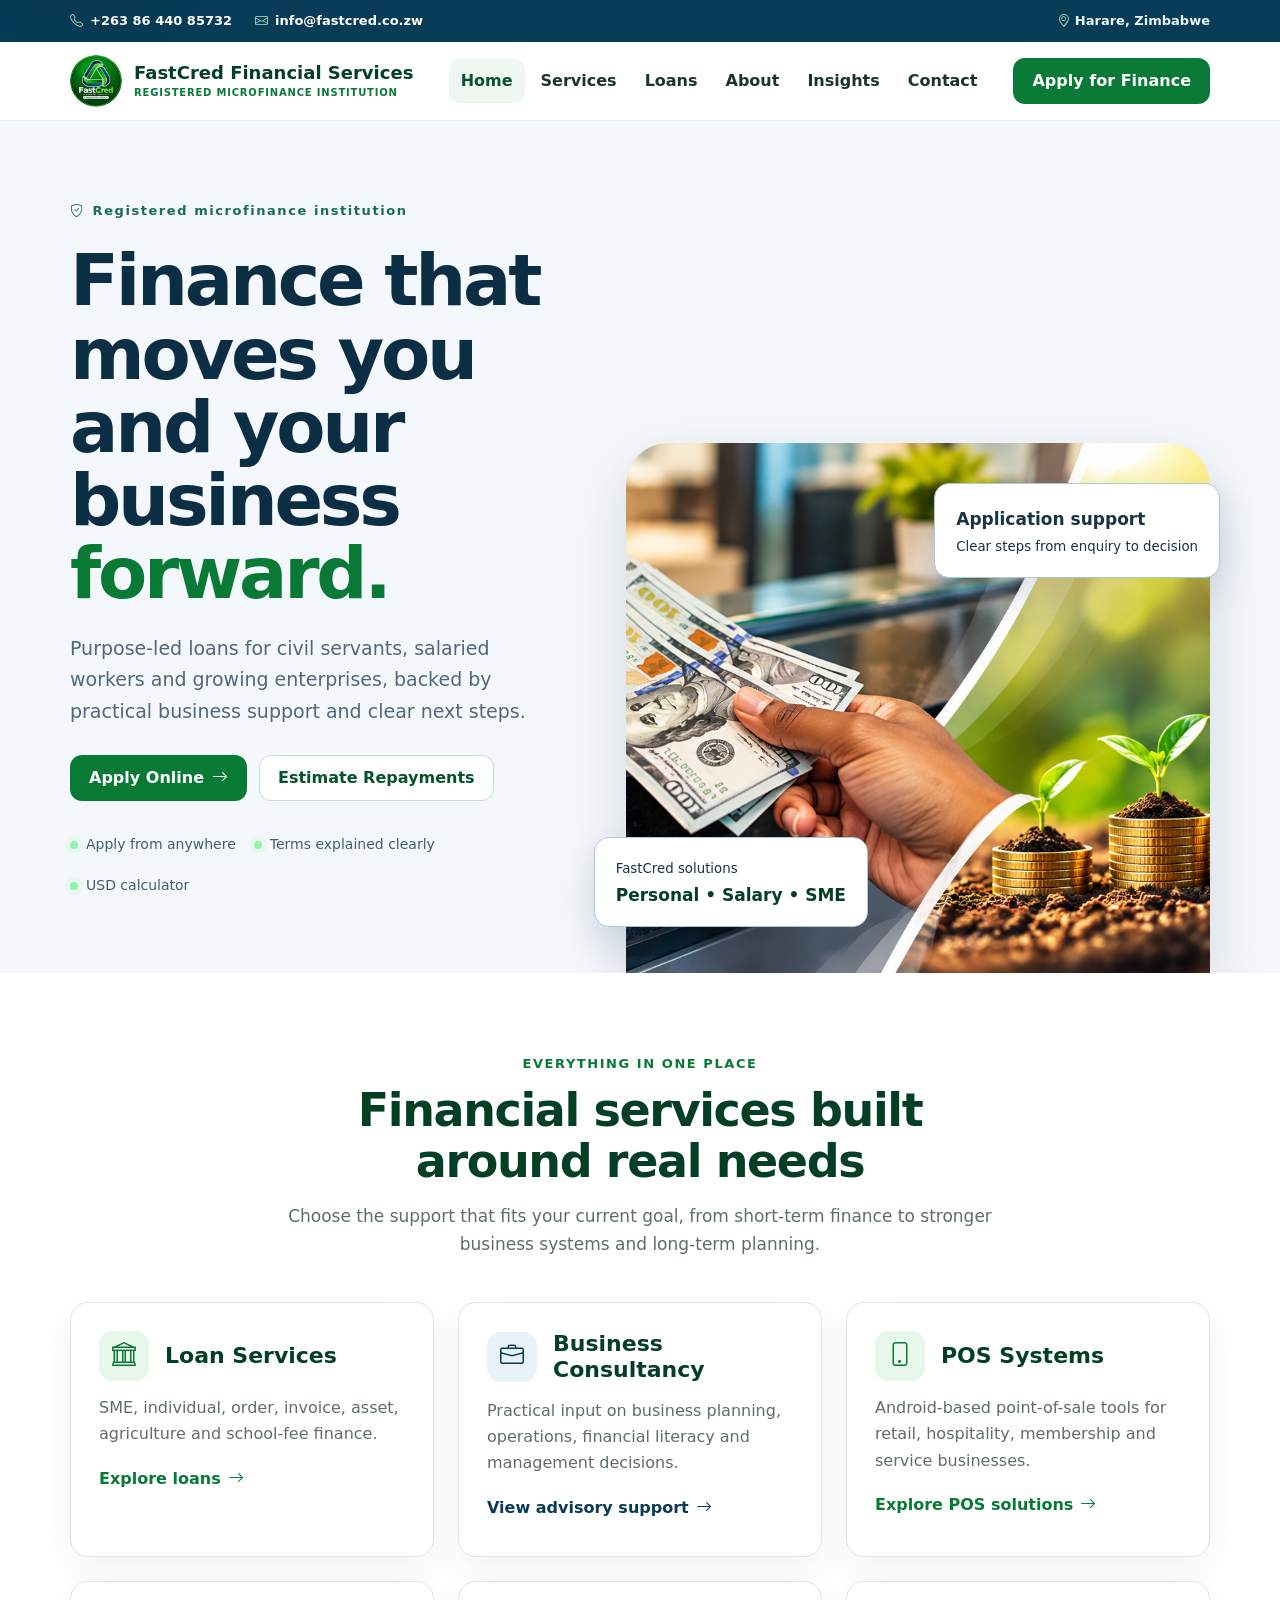
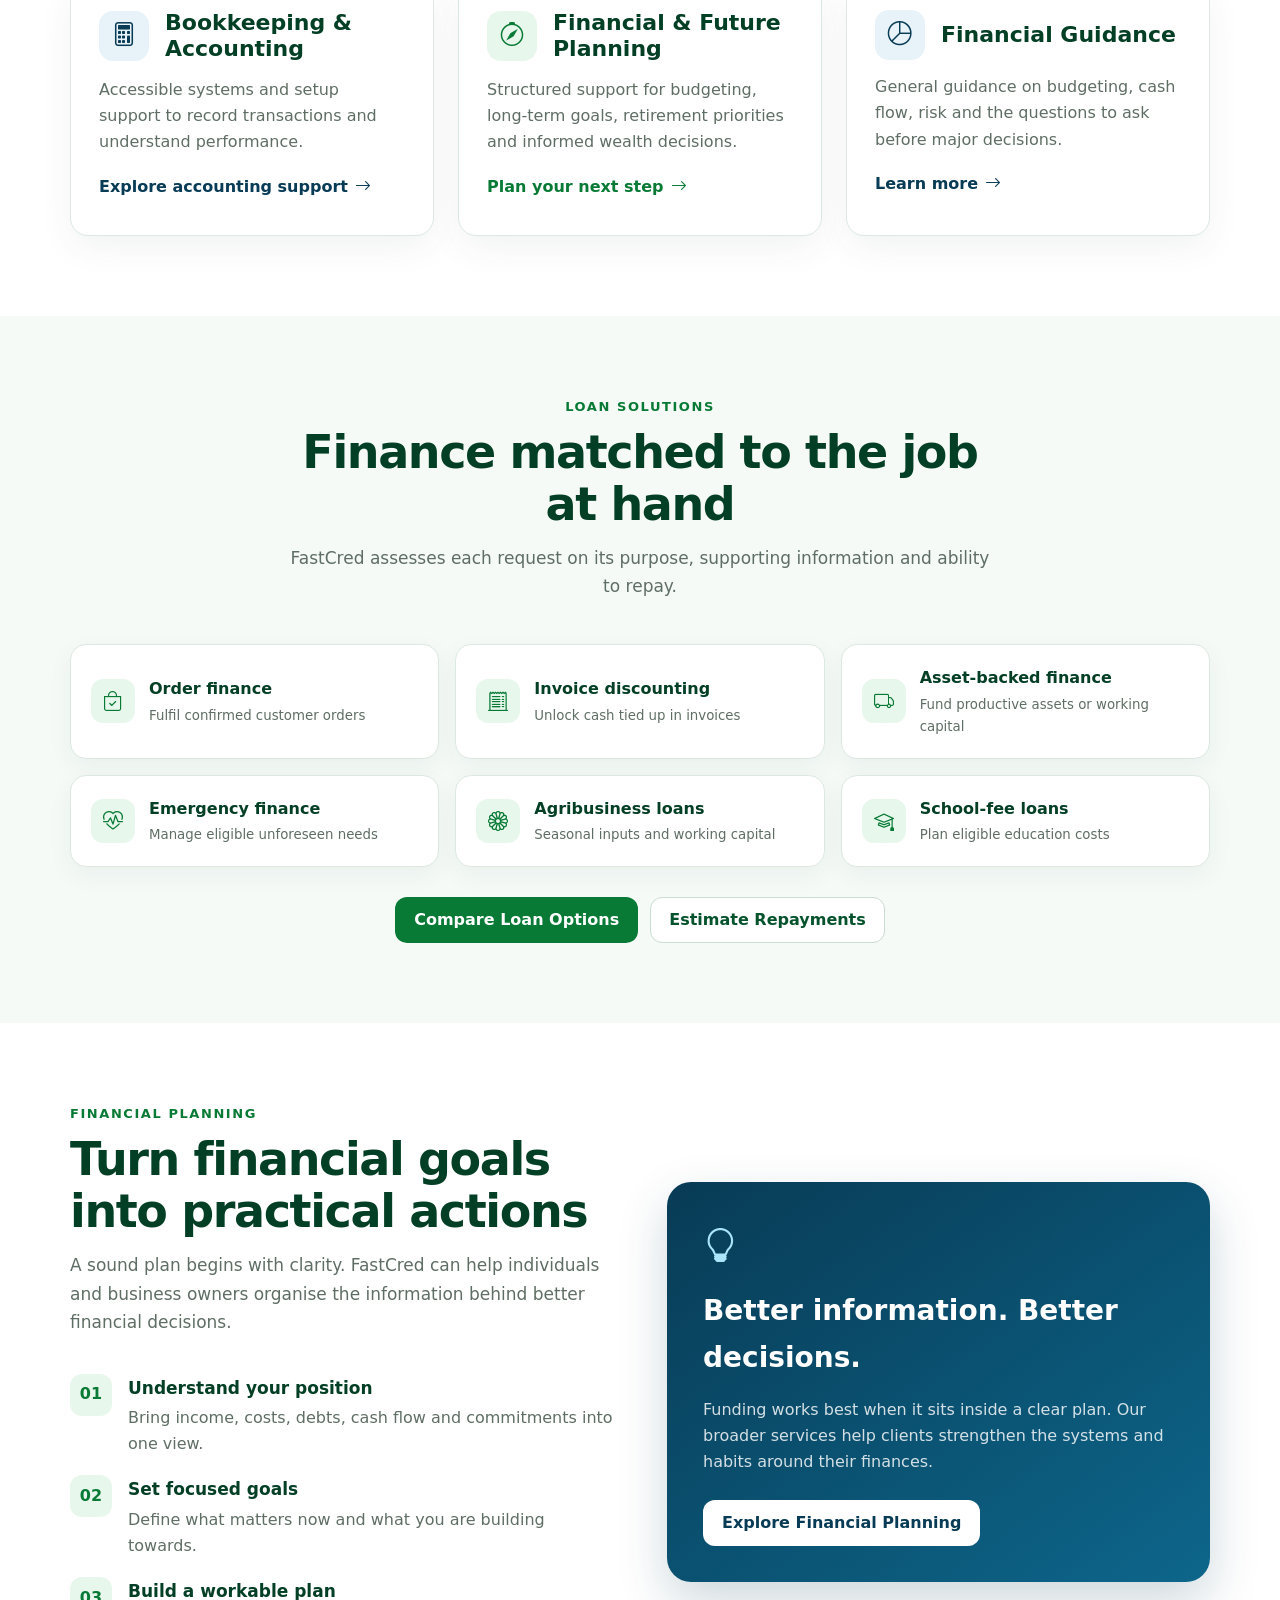
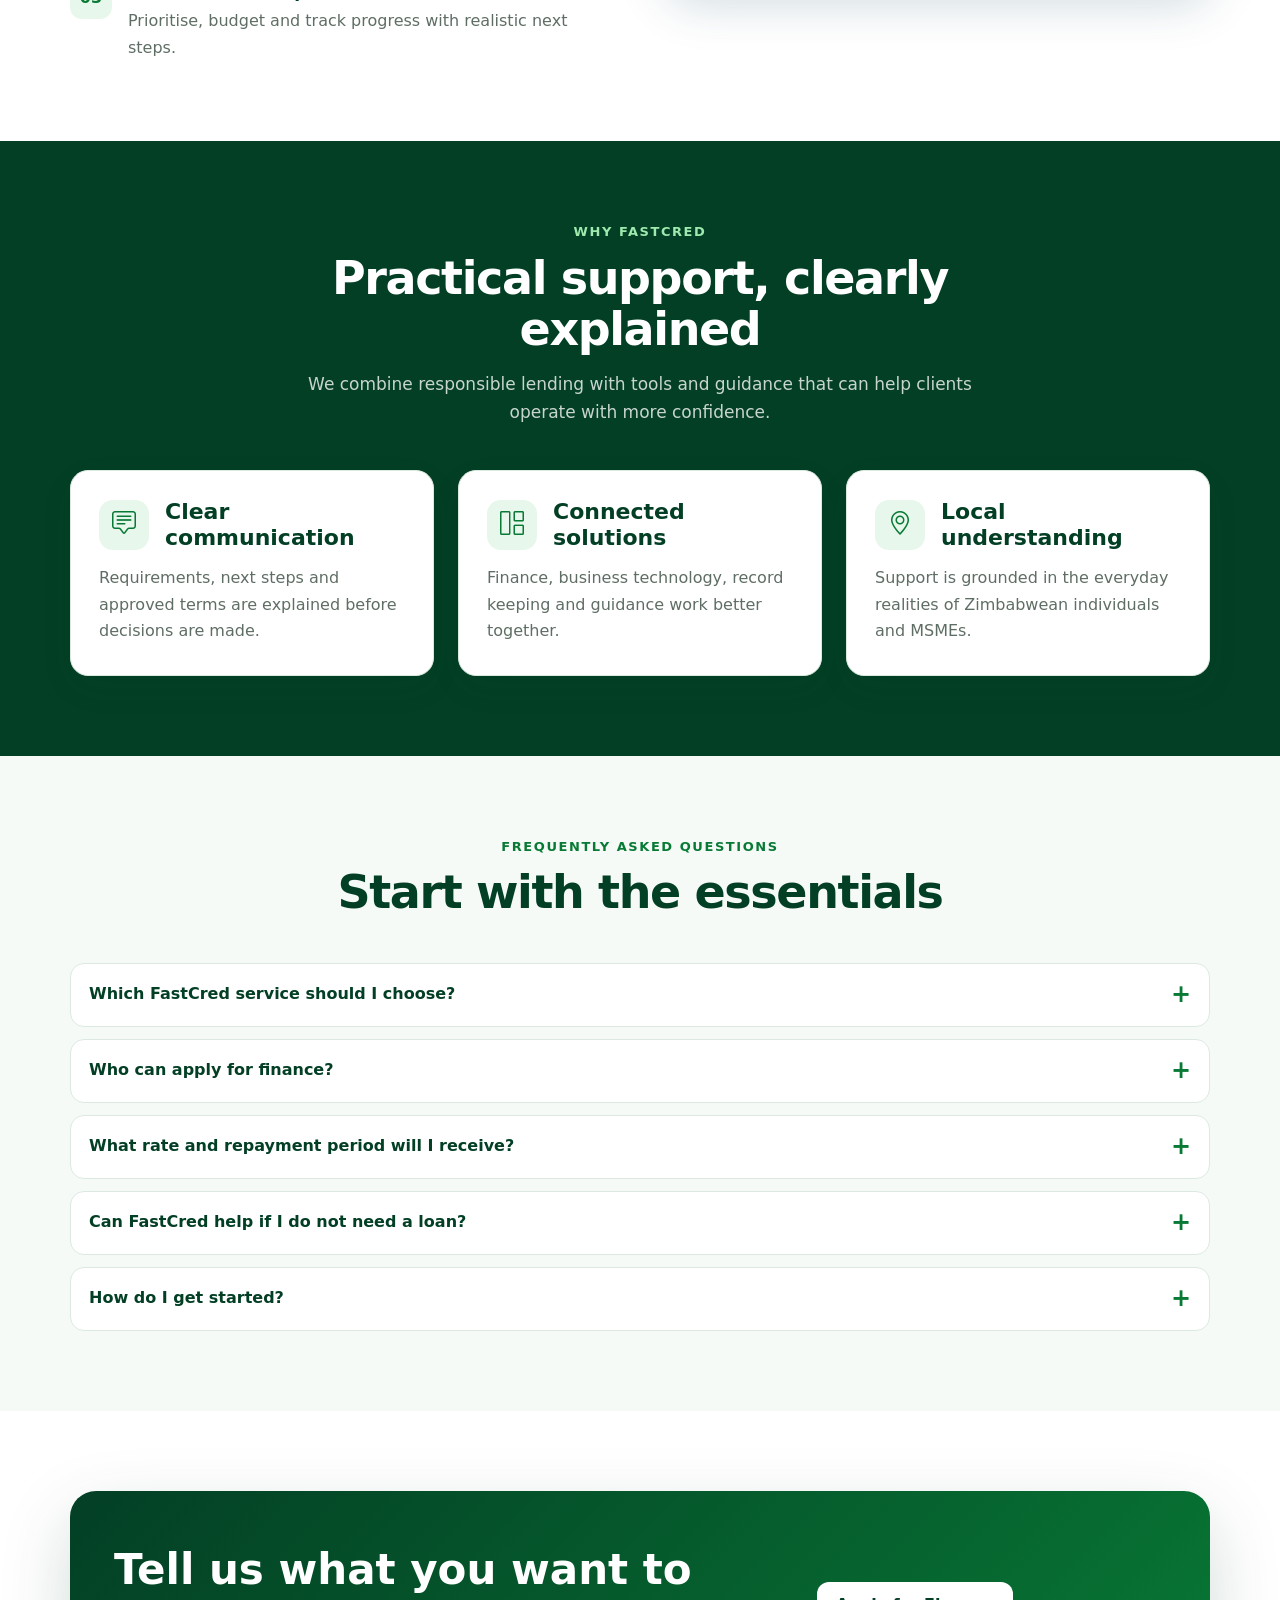
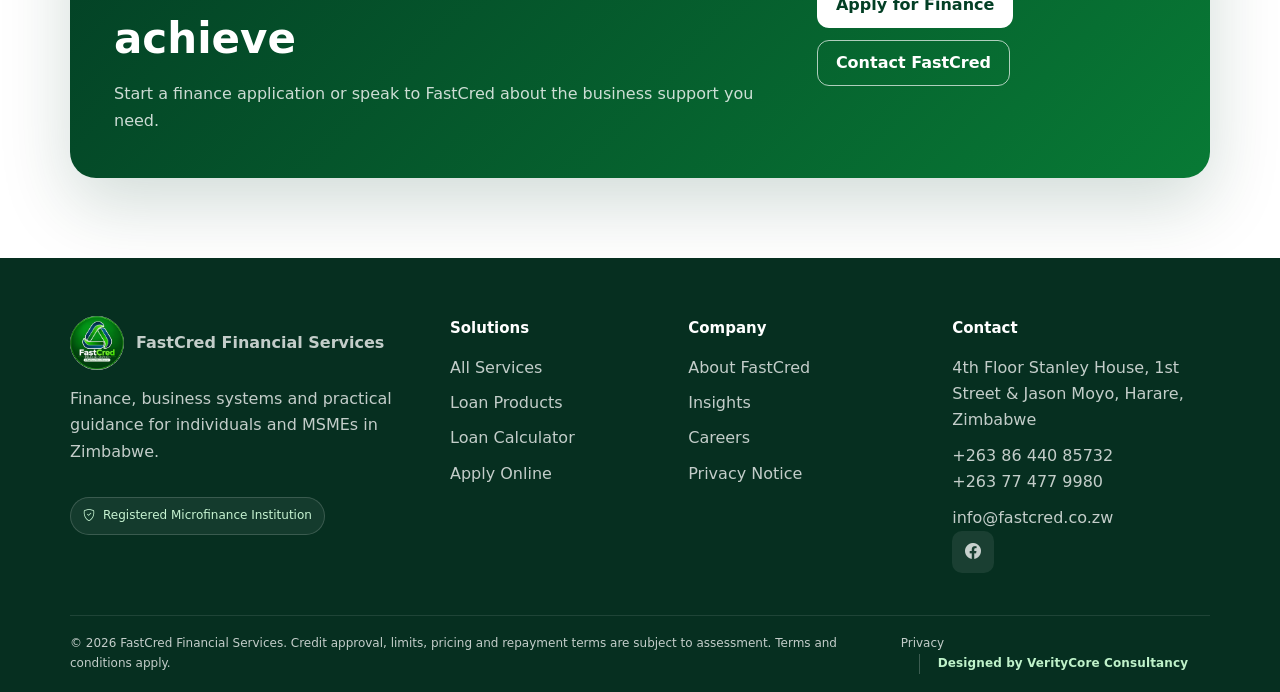
==== commit ca73992f: "Mirror QuickCred experience with FastCred calculator" ====
--- a/index.html
+++ b/index.html
@@ -14,8 +14,8 @@
 <link as="style" href="assets/vendor/bootstrap-icons/bootstrap-icons.min.css" onload="this.onload=null;this.rel='stylesheet'" rel="preload"/>
 <noscript><link href="assets/vendor/bootstrap-icons/bootstrap-icons.min.css" rel="stylesheet"/></noscript>
 <link href="assets/css/fastcred.css" rel="stylesheet"/>
-<link as="image" href="assets/img/hero.png" rel="preload" type="image/webp"/><script type="application/ld+json">{"@context":"https://schema.org","@type":["FinancialService","LocalBusiness"],"name":"FastCred Financial Services","url":"https://www.fastcred.co.zw","image":"https://www.fastcred.co.zw/assets/img/fastcred-og.webp","telephone":"+263 86 440 85732 / +263 77 477 9980","email":"info@fastcred.co.zw","address":{"@type":"PostalAddress","streetAddress":"4th Floor Stanley House, 1st Street & Jason Moyo","addressLocality":"Harare","addressCountry":"ZW"},"description":"Registered microfinance institution providing finance, business systems and practical financial support in Zimbabwe."}</script><script type="application/ld+json">{"@context":"https://schema.org","@type":"FAQPage","mainEntity":[{"@type":"Question","name":"Who can apply for a FastCred loan?","acceptedAnswer":{"@type":"Answer","text":"FastCred offers loans to eligible SMEs and individuals in Zimbabwe. Every application is assessed against the applicable eligibility, affordability and documentation requirements."}},{"@type":"Question","name":"What interest rate will I pay?","acceptedAnswer":{"@type":"Answer","text":"Rates and fees depend on the loan product and credit assessment. FastCred discloses the applicable pricing and repayment terms before you accept a loan."}},{"@type":"Question","name":"How long is the repayment period?","acceptedAnswer":{"@type":"Answer","text":"Repayment periods vary by loan type and assessment. Your specific term and repayment schedule are confirmed before acceptance."}},{"@type":"Question","name":"What documents are required?","acceptedAnswer":{"@type":"Answer","text":"Requirements depend on whether you are applying as an individual or an SME. Typical applications require identification, proof of income or business cash flow, and supporting documents relevant to the assessment."}},{"@type":"Question","name":"How quickly will my application be processed?","acceptedAnswer":{"@type":"Answer","text":"Turnaround depends on the completeness of your application and the required credit checks. Submitting complete and accurate documents helps avoid delays."}}]}</script></head><body><a class="skip-link" href="#main">Skip to content</a><header class="site-header"><div class="container header-inner"><a aria-label="FastCred Financial Services home" class="brand" href="index.html"><img alt="FastCred Financial Services logo" height="52" src="assets/img/fastcred-logo-transparent.png" width="52"/><span class="brand-copy"><span class="brand-name">FastCred Financial Services</span><span class="brand-status">Registered Microfinance Institution</span></span></a><nav aria-label="Primary navigation" class="nav"><ul class="nav-list"><li><a aria-current="page" href="index.html">Home</a></li><li><a href="services.html">Services</a></li><li><a href="loans.html">Loans</a></li><li><a href="about.html">About</a></li><li><a href="insights.html">Insights</a></li><li><a href="contact.html">Contact</a></li></ul></nav><a class="btn btn-primary header-cta" href="apply.html">Apply for Finance</a><button aria-expanded="false" aria-label="Open navigation menu" class="menu-toggle" type="button"><i aria-hidden="true" class="bi bi-list"></i></button></div></header><main id="main">
-<section aria-label="FastCred financial and business services" class="hero"><div class="container hero-grid"><div><span class="eyebrow"><i aria-hidden="true" class="bi bi-shield-check"></i> Finance and business support in Zimbabwe</span><h1>Move your money and your business <span>forward.</span></h1><p>FastCred brings lending, practical business systems and financial guidance together for individuals and growing enterprises.</p><div class="hero-actions"><a class="btn btn-primary" href="apply.html">Apply for Finance <i aria-hidden="true" class="bi bi-arrow-right"></i></a><a class="btn btn-outline" href="services.html">Explore Services</a></div><div class="trust-row"><span class="trust-item"><span class="trust-dot"></span> Business and personal finance</span><span class="trust-item"><span class="trust-dot"></span> POS and accounting tools</span><span class="trust-item"><span class="trust-dot"></span> Practical financial guidance</span></div></div><aside aria-label="FastCred service overview" class="loan-visual"><span class="mini-label">One financial partner</span><h2>Support from funding to better operations</h2><div class="loan-path"><div class="loan-step"><span class="step-icon"><i aria-hidden="true" class="bi bi-cash-coin"></i></span><div><strong>Finance</strong><small>Purpose-led loan options for people and businesses.</small></div></div><div class="loan-step"><span class="step-icon"><i aria-hidden="true" class="bi bi-receipt"></i></span><div><strong>Business systems</strong><small>POS and accounting solutions for day-to-day control.</small></div></div><div class="loan-step"><span class="step-icon"><i aria-hidden="true" class="bi bi-graph-up-arrow"></i></span><div><strong>Advisory</strong><small>Planning, financial literacy and business guidance.</small></div></div></div><div class="visual-note">Every credit facility remains subject to eligibility, affordability and credit assessment.</div></aside></div></section>
+<link as="image" href="assets/img/hero.png" rel="preload" type="image/webp"/><script type="application/ld+json">{"@context":"https://schema.org","@type":["FinancialService","LocalBusiness"],"name":"FastCred Financial Services","url":"https://www.fastcred.co.zw","image":"https://www.fastcred.co.zw/assets/img/fastcred-og.webp","telephone":"+263 86 440 85732 / +263 77 477 9980","email":"info@fastcred.co.zw","address":{"@type":"PostalAddress","streetAddress":"4th Floor Stanley House, 1st Street & Jason Moyo","addressLocality":"Harare","addressCountry":"ZW"},"description":"Registered microfinance institution providing finance, business systems and practical financial support in Zimbabwe."}</script><script type="application/ld+json">{"@context":"https://schema.org","@type":"FAQPage","mainEntity":[{"@type":"Question","name":"Who can apply for a FastCred loan?","acceptedAnswer":{"@type":"Answer","text":"FastCred offers loans to eligible SMEs and individuals in Zimbabwe. Every application is assessed against the applicable eligibility, affordability and documentation requirements."}},{"@type":"Question","name":"What interest rate will I pay?","acceptedAnswer":{"@type":"Answer","text":"Rates and fees depend on the loan product and credit assessment. FastCred discloses the applicable pricing and repayment terms before you accept a loan."}},{"@type":"Question","name":"How long is the repayment period?","acceptedAnswer":{"@type":"Answer","text":"Repayment periods vary by loan type and assessment. Your specific term and repayment schedule are confirmed before acceptance."}},{"@type":"Question","name":"What documents are required?","acceptedAnswer":{"@type":"Answer","text":"Requirements depend on whether you are applying as an individual or an SME. Typical applications require identification, proof of income or business cash flow, and supporting documents relevant to the assessment."}},{"@type":"Question","name":"How quickly will my application be processed?","acceptedAnswer":{"@type":"Answer","text":"Turnaround depends on the completeness of your application and the required credit checks. Submitting complete and accurate documents helps avoid delays."}}]}</script></head><body><a class="skip-link" href="#main">Skip to content</a><div class="site-topbar"><div class="container topbar-inner"><div><a href="tel:+2638644085732"><i class="bi bi-telephone" aria-hidden="true"></i> +263 86 440 85732</a><a class="topbar-email" href="mailto:info@fastcred.co.zw"><i class="bi bi-envelope" aria-hidden="true"></i> info@fastcred.co.zw</a></div><span><i class="bi bi-geo-alt" aria-hidden="true"></i> Harare, Zimbabwe</span></div></div><header class="site-header"><div class="container header-inner"><a aria-label="FastCred Financial Services home" class="brand" href="index.html"><img alt="FastCred Financial Services logo" height="52" src="assets/img/fastcred-logo-transparent.png" width="52"/><span class="brand-copy"><span class="brand-name">FastCred Financial Services</span><span class="brand-status">Registered Microfinance Institution</span></span></a><nav aria-label="Primary navigation" class="nav"><ul class="nav-list"><li><a aria-current="page" href="index.html">Home</a></li><li><a href="services.html">Services</a></li><li><a href="loans.html">Loans</a></li><li><a href="about.html">About</a></li><li><a href="insights.html">Insights</a></li><li><a href="contact.html">Contact</a></li></ul></nav><a class="btn btn-primary header-cta" href="apply.html">Apply for Finance</a><button aria-expanded="false" aria-label="Open navigation menu" class="menu-toggle" type="button"><i aria-hidden="true" class="bi bi-list"></i></button></div></header><main id="main">
+<section aria-label="FastCred financial and business services" class="hero hero-light"><div class="container hero-showcase-grid"><div class="hero-copy-light"><span class="eyebrow"><i aria-hidden="true" class="bi bi-shield-check"></i> Registered microfinance institution</span><h1>Finance that moves you and your business <span>forward.</span></h1><p>Purpose-led loans for civil servants, salaried workers and growing enterprises, backed by practical business support and clear next steps.</p><div class="hero-actions"><a class="btn btn-primary" href="apply.html">Apply Online <i aria-hidden="true" class="bi bi-arrow-right"></i></a><a class="btn btn-light-outline" href="loans.html#loan-calculator">Estimate Repayments</a></div><div class="trust-row"><span class="trust-item"><span class="trust-dot"></span> Apply from anywhere</span><span class="trust-item"><span class="trust-dot"></span> Terms explained clearly</span><span class="trust-item"><span class="trust-dot"></span> USD calculator</span></div></div><div class="hero-media-card"><img alt="Finance supporting everyday needs and business growth" decoding="async" fetchpriority="high" src="assets/img/hero.png"/><div class="hero-float hero-float-status"><span class="status-dot"></span><div><strong>Application support</strong><small>Clear steps from enquiry to decision</small></div></div><div class="hero-float hero-float-products"><small>FastCred solutions</small><strong>Personal &bull; Salary &bull; SME</strong></div></div></div></section>
 <section class="section"><div class="container"><div class="section-head center"><div class="section-kicker">Everything in one place</div><h2>Financial services built around real needs</h2><p>Choose the support that fits your current goal, from short-term finance to stronger business systems and long-term planning.</p></div><div class="cards-3 service-grid"><article class="card"><span class="card-icon"><i class="bi bi-bank" aria-hidden="true"></i></span><h3>Loan Services</h3><p>SME, individual, order, invoice, asset, agriculture and school-fee finance.</p><a class="card-link" href="loans.html">Explore loans <i class="bi bi-arrow-right" aria-hidden="true"></i></a></article><article class="card blue-card"><span class="card-icon"><i class="bi bi-briefcase" aria-hidden="true"></i></span><h3>Business Consultancy</h3><p>Practical input on business planning, operations, financial literacy and management decisions.</p><a class="card-link" href="services.html#advisory">View advisory support <i class="bi bi-arrow-right" aria-hidden="true"></i></a></article><article class="card"><span class="card-icon"><i class="bi bi-phone" aria-hidden="true"></i></span><h3>POS Systems</h3><p>Android-based point-of-sale tools for retail, hospitality, membership and service businesses.</p><a class="card-link" href="services.html#pos">Explore POS solutions <i class="bi bi-arrow-right" aria-hidden="true"></i></a></article><article class="card blue-card"><span class="card-icon"><i class="bi bi-calculator" aria-hidden="true"></i></span><h3>Bookkeeping &amp; Accounting</h3><p>Accessible systems and setup support to record transactions and understand performance.</p><a class="card-link" href="services.html#accounting">Explore accounting support <i class="bi bi-arrow-right" aria-hidden="true"></i></a></article><article class="card"><span class="card-icon"><i class="bi bi-compass" aria-hidden="true"></i></span><h3>Financial &amp; Future Planning</h3><p>Structured support for budgeting, long-term goals, retirement priorities and informed wealth decisions.</p><a class="card-link" href="services.html#planning">Plan your next step <i class="bi bi-arrow-right" aria-hidden="true"></i></a></article><article class="card blue-card"><span class="card-icon"><i class="bi bi-pie-chart" aria-hidden="true"></i></span><h3>Financial Guidance</h3><p>General guidance on budgeting, cash flow, risk and the questions to ask before major decisions.</p><a class="card-link" href="services.html#guidance">Learn more <i class="bi bi-arrow-right" aria-hidden="true"></i></a></article></div></div></section>
 <section class="section section-soft"><div class="container"><div class="section-head center"><div class="section-kicker">Loan solutions</div><h2>Finance matched to the job at hand</h2><p>FastCred assesses each request on its purpose, supporting information and ability to repay.</p></div><div class="product-pills"><a href="sme-loans.html#order-finance"><i class="bi bi-bag-check"></i><span><strong>Order finance</strong><small>Fulfil confirmed customer orders</small></span></a><a href="sme-loans.html#invoice-finance"><i class="bi bi-receipt-cutoff"></i><span><strong>Invoice discounting</strong><small>Unlock cash tied up in invoices</small></span></a><a href="sme-loans.html#asset-finance"><i class="bi bi-truck"></i><span><strong>Asset-backed finance</strong><small>Fund productive assets or working capital</small></span></a><a href="personal-loans.html#emergency"><i class="bi bi-heart-pulse"></i><span><strong>Emergency finance</strong><small>Manage eligible unforeseen needs</small></span></a><a href="sme-loans.html#agriculture"><i class="bi bi-flower1"></i><span><strong>Agribusiness loans</strong><small>Seasonal inputs and working capital</small></span></a><a href="personal-loans.html#school-fees"><i class="bi bi-mortarboard"></i><span><strong>School-fee loans</strong><small>Plan eligible education costs</small></span></a></div><div class="center-actions"><a class="btn btn-primary" href="loans.html">Compare Loan Options</a><a class="btn btn-light-outline" href="loans.html#loan-calculator">Estimate Repayments</a></div></div></section>
 <section class="section"><div class="container split"><div><div class="section-head"><div class="section-kicker">Financial planning</div><h2>Turn financial goals into practical actions</h2><p>A sound plan begins with clarity. FastCred can help individuals and business owners organise the information behind better financial decisions.</p></div><div class="planning-steps"><div><span>01</span><div><strong>Understand your position</strong><p>Bring income, costs, debts, cash flow and commitments into one view.</p></div></div><div><span>02</span><div><strong>Set focused goals</strong><p>Define what matters now and what you are building towards.</p></div></div><div><span>03</span><div><strong>Build a workable plan</strong><p>Prioritise, budget and track progress with realistic next steps.</p></div></div></div></div><aside class="blue-panel"><i class="bi bi-lightbulb" aria-hidden="true"></i><h3>Better information. Better decisions.</h3><p>Funding works best when it sits inside a clear plan. Our broader services help clients strengthen the systems and habits around their finances.</p><a class="btn" href="services.html#planning">Explore Financial Planning</a></aside></div></section>
--- a/assets/css/fastcred.css
+++ b/assets/css/fastcred.css
@@ -112,3 +112,11 @@
 @media(max-width:1024px){.product-pills,.values-grid{grid-template-columns:repeat(2,1fr)}.service-sections article{grid-template-columns:1fr}.service-aside{min-height:auto}}
 @media(max-width:860px){.mission-grid,.insight-grid,.newsletter-band{grid-template-columns:1fr}.service-copy{padding:30px}.solution-list article{grid-template-columns:62px 1fr}.solution-icon{width:58px;height:58px}.newsletter-form{justify-self:stretch}}
 @media(max-width:640px){.product-pills,.values-grid,.newsletter-form{grid-template-columns:1fr}.solution-list article{grid-template-columns:1fr;padding:25px}.service-copy{padding:25px;gap:12px}.service-aside{padding:25px}.newsletter-band{padding:26px}.cta-actions{width:100%}.cta-actions .btn{width:100%}}
+
+/* QuickCred-informed composition, expressed in FastCred's green and blue system. */
+.site-topbar{background:var(--fc-navy);color:#eaf7fb;font-size:13px;font-weight:650}.topbar-inner{min-height:42px;display:flex;align-items:center;justify-content:space-between;gap:22px}.topbar-inner>div{display:flex;align-items:center;gap:23px}.site-topbar a{display:inline-flex;align-items:center;gap:7px;color:#fff}.site-topbar i{color:#98dfc0}.topbar-location{font-weight:800;color:#fff}
+.hero.hero-light{position:relative;background:#f4f7fb!important;color:var(--fc-ink);padding:76px 0 0;overflow:hidden}.hero.hero-light::before,.hero.hero-light::after{content:none!important;display:none!important}.hero-showcase-grid{position:relative;display:grid;grid-template-columns:minmax(0,.92fr) minmax(520px,1.08fr);align-items:center;gap:58px}.hero-copy-light{padding-bottom:76px}.hero.hero-light .eyebrow{display:inline-flex;background:transparent;border:0;border-radius:0;padding:0;color:#176d55;box-shadow:none;text-shadow:none;letter-spacing:.12em}.hero.hero-light h1{max-width:780px;margin:21px 0 23px;color:#0b2e45;font-size:clamp(47px,5.6vw,78px);line-height:1.02;letter-spacing:-.045em;text-shadow:none}.hero.hero-light h1 span{color:var(--fc-green)}.hero.hero-light p{max-width:700px;color:#53677b;font-size:19px;line-height:1.65;text-shadow:none}.hero.hero-light .trust-row{color:#405f70;text-shadow:none}.hero.hero-light .trust-row i{color:var(--fc-green)}.hero-media-card{position:relative;align-self:end;min-height:530px}.hero-media-card>img{display:block;width:100%;height:530px;object-fit:cover;object-position:center;border-radius:42px 42px 0 0;box-shadow:0 22px 58px rgba(10,48,70,.14)}.hero-float{position:absolute;z-index:2;padding:17px 21px;border:1px solid #a9c9d7;border-radius:15px;background:#fff;box-shadow:0 16px 38px rgba(16,50,70,.14);color:#183246}.hero-float strong{display:block;font-size:17px}.hero-float span{display:block;margin-top:4px;color:#667d8e;font-size:13px}.hero-float-status{right:-10px;top:40px;min-width:215px}.hero-float-status strong{display:flex;align-items:center;gap:9px}.hero-float-status i{color:#10a95b}.hero-float-products{left:-32px;bottom:46px;min-width:245px}.hero-float-products strong{color:var(--fc-green-deep)}
+.calculator-stage{background:#f3f5fa;scroll-margin-top:calc(var(--header-h) + 10px)}.calc-experience{display:grid;grid-template-columns:minmax(230px,.72fr) minmax(0,2.28fr);gap:54px;align-items:center}.calc-intro h2{max-width:350px;margin:15px 0 22px;color:#10283e;font-size:clamp(38px,4.5vw,59px);line-height:1.06;letter-spacing:-.04em}.calc-intro>p{max-width:390px;color:#65798e;font-size:18px;line-height:1.7}.calc-intro-note{display:flex;gap:10px;align-items:flex-start;margin-top:26px;color:#426357;font-size:14px}.calc-intro-note i{color:var(--fc-green);font-size:18px}.qc-calculator{display:grid;grid-template-columns:minmax(0,1.05fr) minmax(330px,.95fr);overflow:hidden;border:1px solid #b9cddd;border-radius:30px;background:#fff;box-shadow:0 23px 55px rgba(13,47,69,.1)}.qc-calc-inputs{display:grid;align-content:start;gap:28px;padding:38px 40px}.qc-calc-inputs .field{margin:0}.qc-calc-inputs label,.qc-control .field-label{display:block;margin-bottom:10px;color:#173146;font-size:16px;font-weight:850}.qc-calc-inputs select{min-height:58px;border:2px solid #cfdae5;border-radius:14px;background-color:#fff;color:#1d3448;font-size:17px}.qc-control{min-width:0}.qc-stepper{display:grid;grid-template-columns:58px minmax(0,1fr) 58px;gap:10px}.qc-stepper>button{min-height:58px;border:2px solid #d6e0e9;border-radius:14px;background:#fff;color:var(--fc-navy);font:900 25px/1 inherit;cursor:pointer;transition:.2s ease}.qc-stepper>button:hover{border-color:var(--fc-green);background:#eff9f2}.qc-stepper>button:disabled{cursor:not-allowed;opacity:.45}.qc-number{display:flex!important;align-items:center;justify-content:space-between;gap:7px;min-width:0;min-height:58px;margin:0!important;padding:0 16px;border:2px solid #d6e0e9;border-radius:14px;color:#63778a!important;font-size:15px!important}.qc-number input{width:100%;min-width:0;border:0;outline:0;background:transparent;color:#122a3d;font:850 23px/1 inherit;-moz-appearance:textfield}.qc-number input::-webkit-outer-spin-button,.qc-number input::-webkit-inner-spin-button{-webkit-appearance:none;margin:0}.qc-number span:last-child{white-space:nowrap}.qc-range{--pct:0%;width:100%;height:8px;margin:25px 0 8px;border:0;border-radius:999px;appearance:none;background:linear-gradient(90deg,var(--fc-green) 0 var(--pct),#dfe5ec var(--pct) 100%);cursor:pointer}.qc-range::-webkit-slider-thumb{width:25px;height:25px;border:6px solid var(--fc-green);border-radius:50%;appearance:none;background:#fff;box-shadow:0 3px 9px rgba(0,120,63,.26)}.qc-range::-moz-range-thumb{width:14px;height:14px;border:6px solid var(--fc-green);border-radius:50%;background:#fff;box-shadow:0 3px 9px rgba(0,120,63,.26)}.qc-range:disabled{cursor:not-allowed;opacity:.48}.qc-range-hints{display:flex;justify-content:space-between;color:#718498;font-size:13px}.qc-product-note,.qc-fixed-note{margin:10px 0 0;color:#61788b;font-size:12px;line-height:1.55}.qc-calc-result{display:flex;flex-direction:column;min-width:0;padding:39px 38px;background:radial-gradient(circle at 100% 0,rgba(32,159,116,.36),transparent 38%),linear-gradient(150deg,#0c6d89,#082f53 72%);color:#fff}.qc-result-kicker{color:#c0dce8;font-size:13px;font-weight:850;letter-spacing:.11em;text-transform:uppercase}.qc-installment{display:block;margin-top:18px;font-size:clamp(45px,5vw,67px);line-height:1;letter-spacing:-.045em}.qc-per{margin:10px 0 24px;color:#d1e5ed;font-weight:750}.qc-composition{display:flex;width:100%;height:9px;margin:1px 0 10px;overflow:hidden;border-radius:999px;background:rgba(255,255,255,.2)}.qc-composition span{display:block;min-width:0}.qc-principal-bar{background:#fff}.qc-interest-bar{background:#87e197}.qc-fee-bar{background:#8fc5e5}.qc-legend{display:flex;flex-wrap:wrap;gap:15px;margin:0 0 22px;padding:0;list-style:none;color:#d2e3ea;font-size:12px}.qc-legend li{display:flex;align-items:center;gap:6px}.qc-legend i{width:11px;height:11px;border-radius:3px}.qc-principal-key{background:#fff}.qc-interest-key{background:#87e197}.qc-fee-key{background:#8fc5e5}.qc-calc-result dl{margin:0}.qc-calc-result dl>div{display:flex;align-items:center;justify-content:space-between;gap:18px;padding:13px 0;border-bottom:1px solid rgba(255,255,255,.2)}.qc-calc-result dt{color:#c9dce5}.qc-calc-result dd{margin:0;color:#fff;font-weight:850;text-align:right}.qc-calc-result .qc-total-row{margin-top:5px;border-top:1px solid rgba(255,255,255,.42);border-bottom:0;font-size:18px}.qc-total-row dt{color:#fff;font-weight:850}.qc-total-row dd{font-size:22px}.qc-apply{width:100%;margin-top:22px;border-color:#fff;background:#fff;color:#0b4260}.qc-apply:hover{border-color:#dff6e6;background:#dff6e6;color:#07364f}.qc-disclaimer{margin:13px 0 0;color:#bcd3de;font-size:10px;line-height:1.5}
+@media(max-width:1100px){.hero-showcase-grid{grid-template-columns:.95fr 1.05fr;gap:34px}.hero-media-card,.hero-media-card>img{min-height:470px;height:470px}.calc-experience{grid-template-columns:1fr;gap:30px}.calc-intro{max-width:720px}.calc-intro h2{max-width:none}.qc-calculator{max-width:920px}.hero-float-status{right:10px}}
+@media(max-width:860px){.site-topbar{display:none}.hero.hero-light{padding-top:55px}.hero-showcase-grid{grid-template-columns:1fr}.hero-copy-light{padding-bottom:10px}.hero-media-card{width:calc(100% - 25px);margin-left:auto}.hero-media-card,.hero-media-card>img{height:440px;min-height:440px}.hero-float-products{left:-18px}.qc-calculator{grid-template-columns:1fr}.qc-calc-result{min-height:auto}}
+@media(max-width:640px){.brand{min-width:auto}.hero.hero-light h1{font-size:45px}.hero.hero-light p{font-size:17px}.hero-media-card{width:100%;min-height:360px;height:360px}.hero-media-card>img{min-height:360px;height:360px;border-radius:25px 25px 0 0}.hero-float{padding:13px 15px}.hero-float-status{right:8px;top:20px;min-width:190px}.hero-float-products{left:8px;bottom:20px;min-width:210px}.calc-experience{gap:24px}.calc-intro h2{font-size:40px}.qc-calculator{border-radius:20px}.qc-calc-inputs,.qc-calc-result{padding:26px 21px}.qc-stepper{grid-template-columns:48px minmax(0,1fr) 48px}.qc-stepper>button,.qc-number{min-height:54px}.qc-number input{font-size:20px}.qc-installment{font-size:45px}}
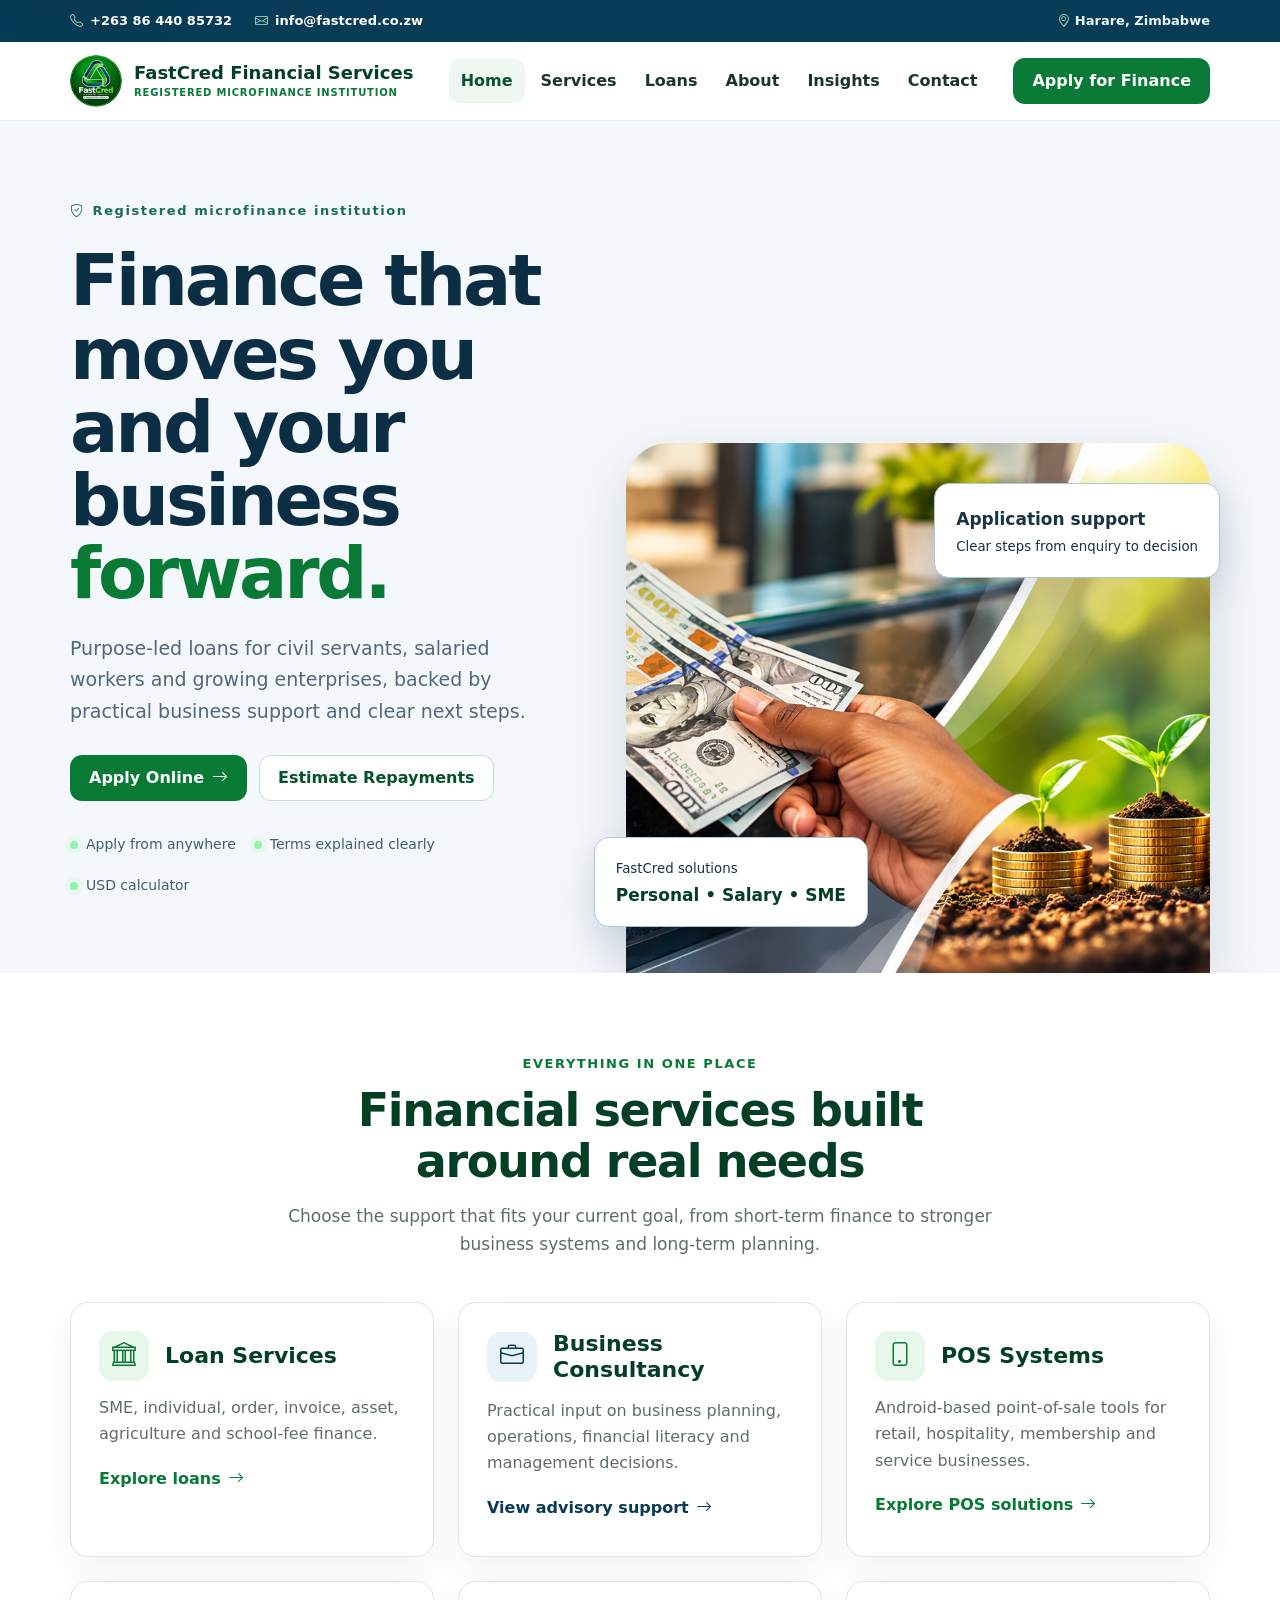
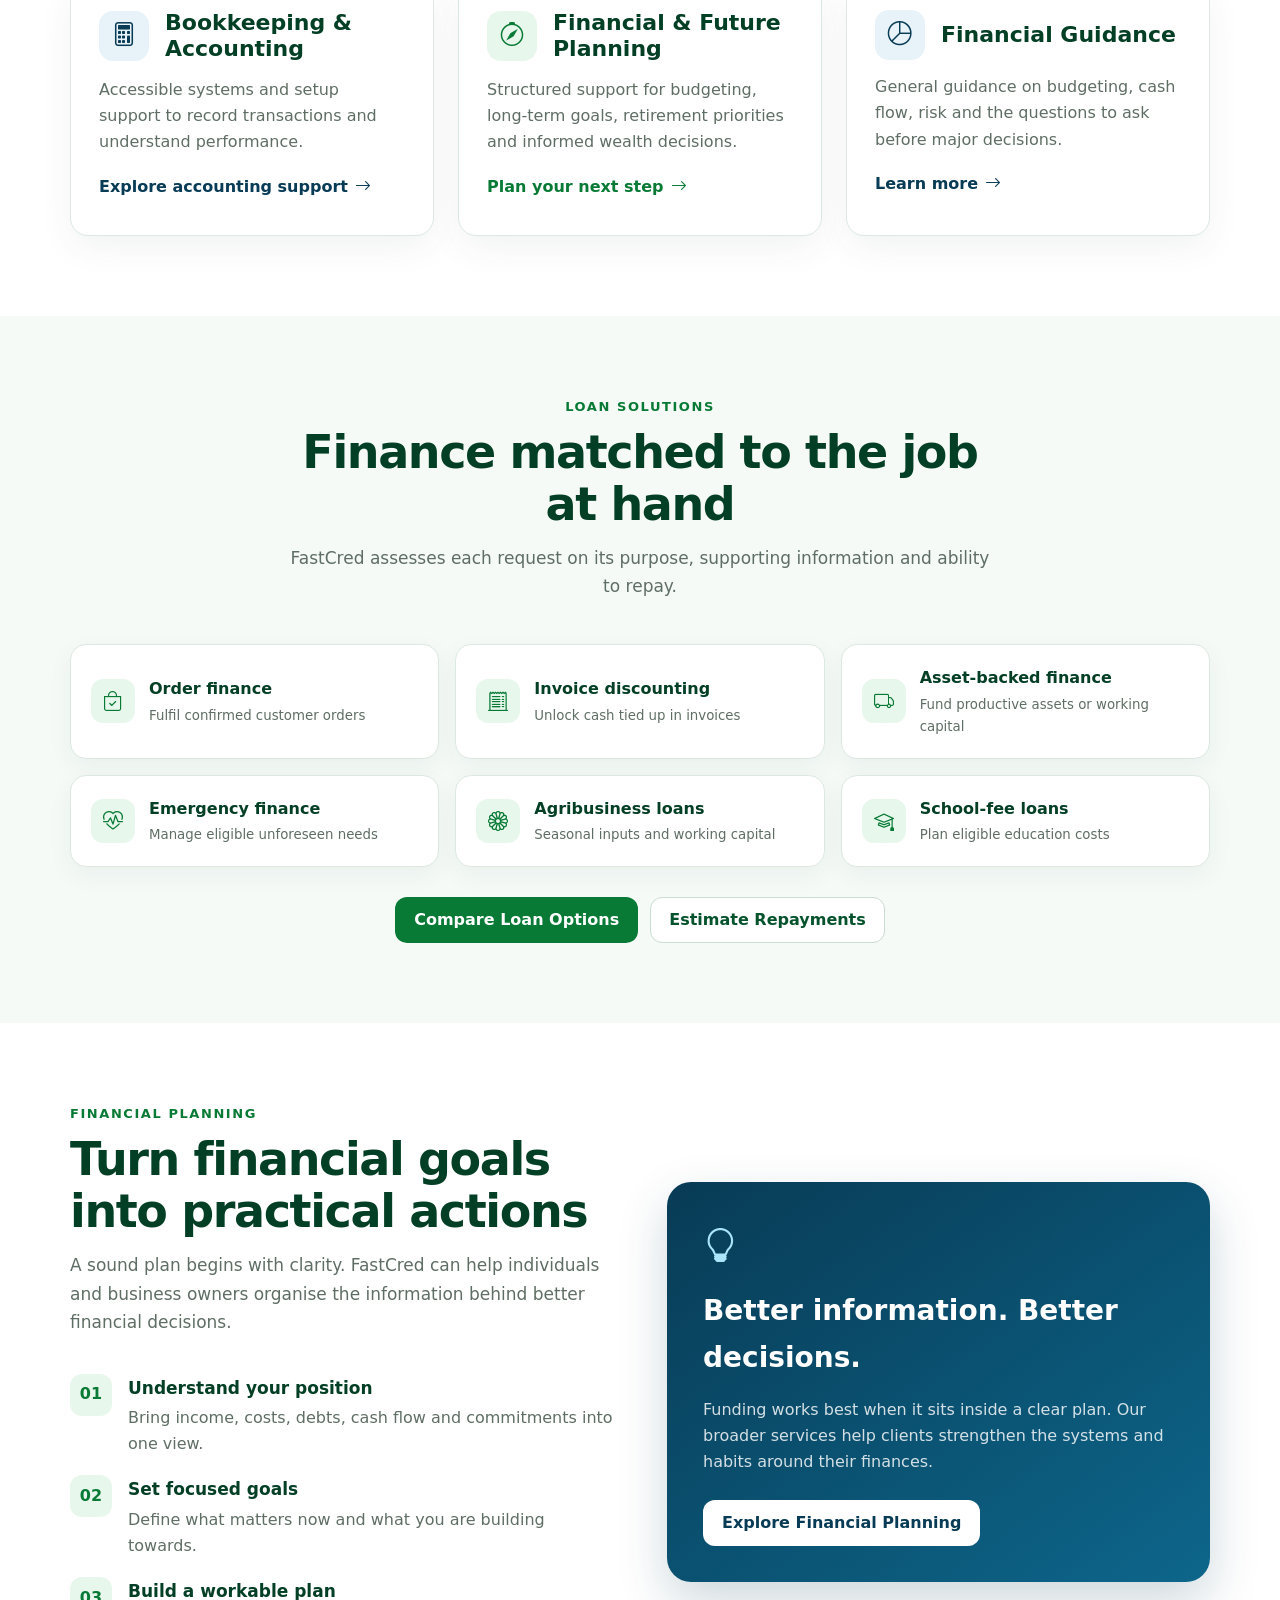
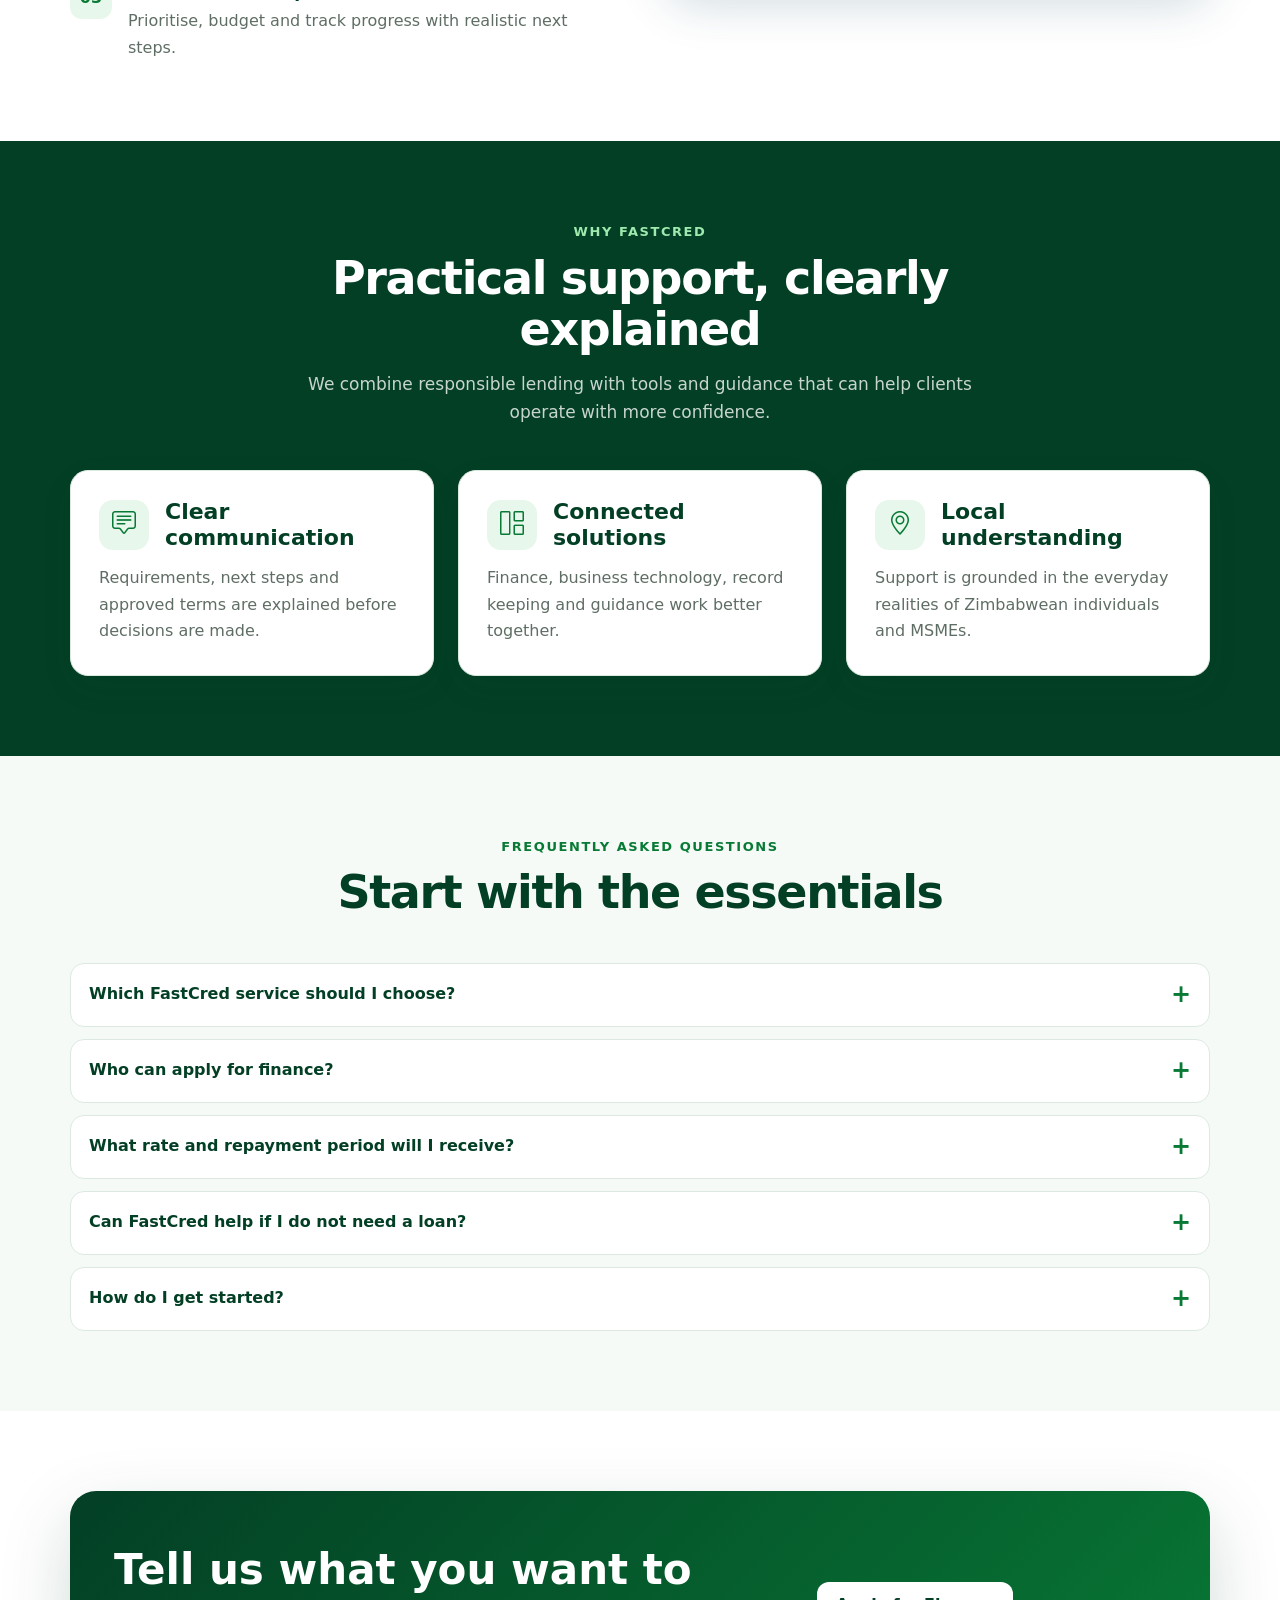
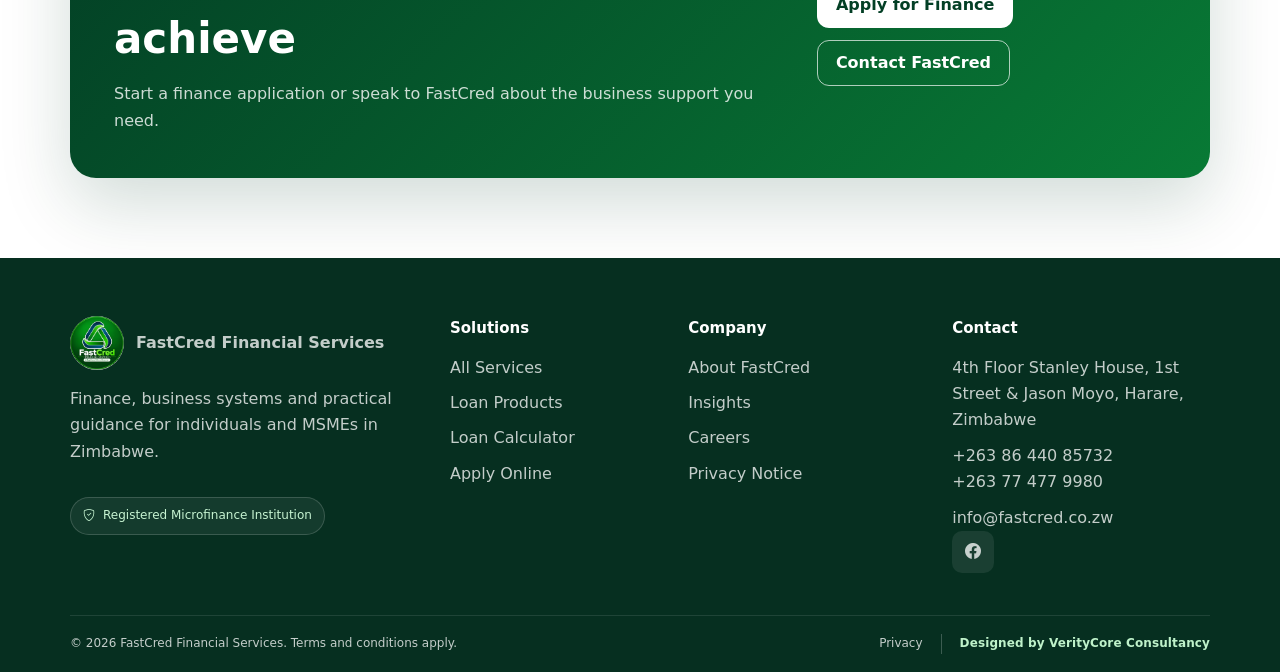
==== commit 3af90577: "Remove footer credit assessment notice" ====
--- a/index.html
+++ b/index.html
@@ -22,4 +22,4 @@
 <section class="section section-dark"><div class="container"><div class="section-head center"><div class="section-kicker">Why FastCred</div><h2>Practical support, clearly explained</h2><p>We combine responsible lending with tools and guidance that can help clients operate with more confidence.</p></div><div class="cards-3"><article class="card"><span class="card-icon"><i class="bi bi-chat-square-text" aria-hidden="true"></i></span><h3>Clear communication</h3><p>Requirements, next steps and approved terms are explained before decisions are made.</p></article><article class="card"><span class="card-icon"><i class="bi bi-grid-1x2" aria-hidden="true"></i></span><h3>Connected solutions</h3><p>Finance, business technology, record keeping and guidance work better together.</p></article><article class="card"><span class="card-icon"><i class="bi bi-geo-alt" aria-hidden="true"></i></span><h3>Local understanding</h3><p>Support is grounded in the everyday realities of Zimbabwean individuals and MSMEs.</p></article></div></div></section>
 <section class="section section-soft" id="faq"><div class="container"><div class="section-head center"><div class="section-kicker">Frequently asked questions</div><h2>Start with the essentials</h2></div><div class="faq"><details><summary>Which FastCred service should I choose?</summary><div class="answer">Use Loan Services when you need finance, Business Systems for POS or accounting tools, and Advisory or Financial Planning when you need structured guidance. Contact us if your need crosses more than one area.</div></details><details><summary>Who can apply for finance?</summary><div class="answer">Eligible individuals and MSMEs in Zimbabwe may apply. Every request is considered against the relevant eligibility, affordability, documentation and credit requirements.</div></details><details><summary>What rate and repayment period will I receive?</summary><div class="answer">Pricing and terms depend on the product and assessment. Approved applicants receive the applicable rate, fees and repayment schedule before acceptance.</div></details><details><summary>Can FastCred help if I do not need a loan?</summary><div class="answer">Yes. FastCred also supports clients with business consultancy, POS systems, bookkeeping and accounting tools, financial planning and general financial guidance.</div></details><details><summary>How do I get started?</summary><div class="answer">Apply online for a loan or use the contact form for another service. A FastCred representative will respond with the relevant next steps.</div></details></div></div></section>
 <section class="section"><div class="container"><div class="cta-band"><div><h2>Tell us what you want to achieve</h2><p>Start a finance application or speak to FastCred about the business support you need.</p></div><div class="cta-actions"><a class="btn" href="apply.html">Apply for Finance</a><a class="btn btn-outline" href="contact.html">Contact FastCred</a></div></div></div></section>
-</main><footer class="site-footer"><div class="container"><div class="footer-grid"><div><a class="footer-brand" href="index.html"><img alt="FastCred Financial Services logo" height="54" src="assets/img/fastcred-logo-transparent.png" width="54"/><strong>FastCred Financial Services</strong></a><p>Finance, business systems and practical guidance for individuals and MSMEs in Zimbabwe.</p><span class="status-badge"><i aria-hidden="true" class="bi bi-shield-check"></i> Registered Microfinance Institution</span></div><div><h3>Solutions</h3><ul><li><a href="services.html">All Services</a></li><li><a href="loans.html">Loan Products</a></li><li><a href="loans.html#loan-calculator">Loan Calculator</a></li><li><a href="apply.html">Apply Online</a></li></ul></div><div><h3>Company</h3><ul><li><a href="about.html">About FastCred</a></li><li><a href="insights.html">Insights</a></li><li><a href="careers.html">Careers</a></li><li><a href="privacy.html">Privacy Notice</a></li></ul></div><div><h3>Contact</h3><ul><li>4th Floor Stanley House, 1st Street &amp; Jason Moyo, Harare, Zimbabwe</li><li><a href="tel:+2638644085732">+263 86 440 85732</a><br/><a href="tel:+263774779980">+263 77 477 9980</a></li><li><a href="mailto:info@fastcred.co.zw">info@fastcred.co.zw</a></li></ul><div aria-label="Social media" class="socials"><a aria-label="FastCred on Facebook" href="https://www.facebook.com/share/1ApMrbgxHn/?mibextid=wwXIfr" rel="noopener noreferrer" target="_blank"><i aria-hidden="true" class="bi bi-facebook"></i></a></div></div></div><div class="footer-bottom"><div class="disclaimer">&copy; <span data-year></span> FastCred Financial Services. Credit approval, limits, pricing and repayment terms are subject to assessment. Terms and conditions apply.</div><div><a href="privacy.html">Privacy</a></div></div></div></footer><script defer="" src="assets/js/fastcred.js?v=20261016"></script></body></html>
+</main><footer class="site-footer"><div class="container"><div class="footer-grid"><div><a class="footer-brand" href="index.html"><img alt="FastCred Financial Services logo" height="54" src="assets/img/fastcred-logo-transparent.png" width="54"/><strong>FastCred Financial Services</strong></a><p>Finance, business systems and practical guidance for individuals and MSMEs in Zimbabwe.</p><span class="status-badge"><i aria-hidden="true" class="bi bi-shield-check"></i> Registered Microfinance Institution</span></div><div><h3>Solutions</h3><ul><li><a href="services.html">All Services</a></li><li><a href="loans.html">Loan Products</a></li><li><a href="loans.html#loan-calculator">Loan Calculator</a></li><li><a href="apply.html">Apply Online</a></li></ul></div><div><h3>Company</h3><ul><li><a href="about.html">About FastCred</a></li><li><a href="insights.html">Insights</a></li><li><a href="careers.html">Careers</a></li><li><a href="privacy.html">Privacy Notice</a></li></ul></div><div><h3>Contact</h3><ul><li>4th Floor Stanley House, 1st Street &amp; Jason Moyo, Harare, Zimbabwe</li><li><a href="tel:+2638644085732">+263 86 440 85732</a><br/><a href="tel:+263774779980">+263 77 477 9980</a></li><li><a href="mailto:info@fastcred.co.zw">info@fastcred.co.zw</a></li></ul><div aria-label="Social media" class="socials"><a aria-label="FastCred on Facebook" href="https://www.facebook.com/share/1ApMrbgxHn/?mibextid=wwXIfr" rel="noopener noreferrer" target="_blank"><i aria-hidden="true" class="bi bi-facebook"></i></a></div></div></div><div class="footer-bottom"><div class="disclaimer">&copy; <span data-year></span> FastCred Financial Services. Terms and conditions apply.</div><div><a href="privacy.html">Privacy</a></div></div></div></footer><script defer="" src="assets/js/fastcred.js?v=20261016"></script></body></html>
